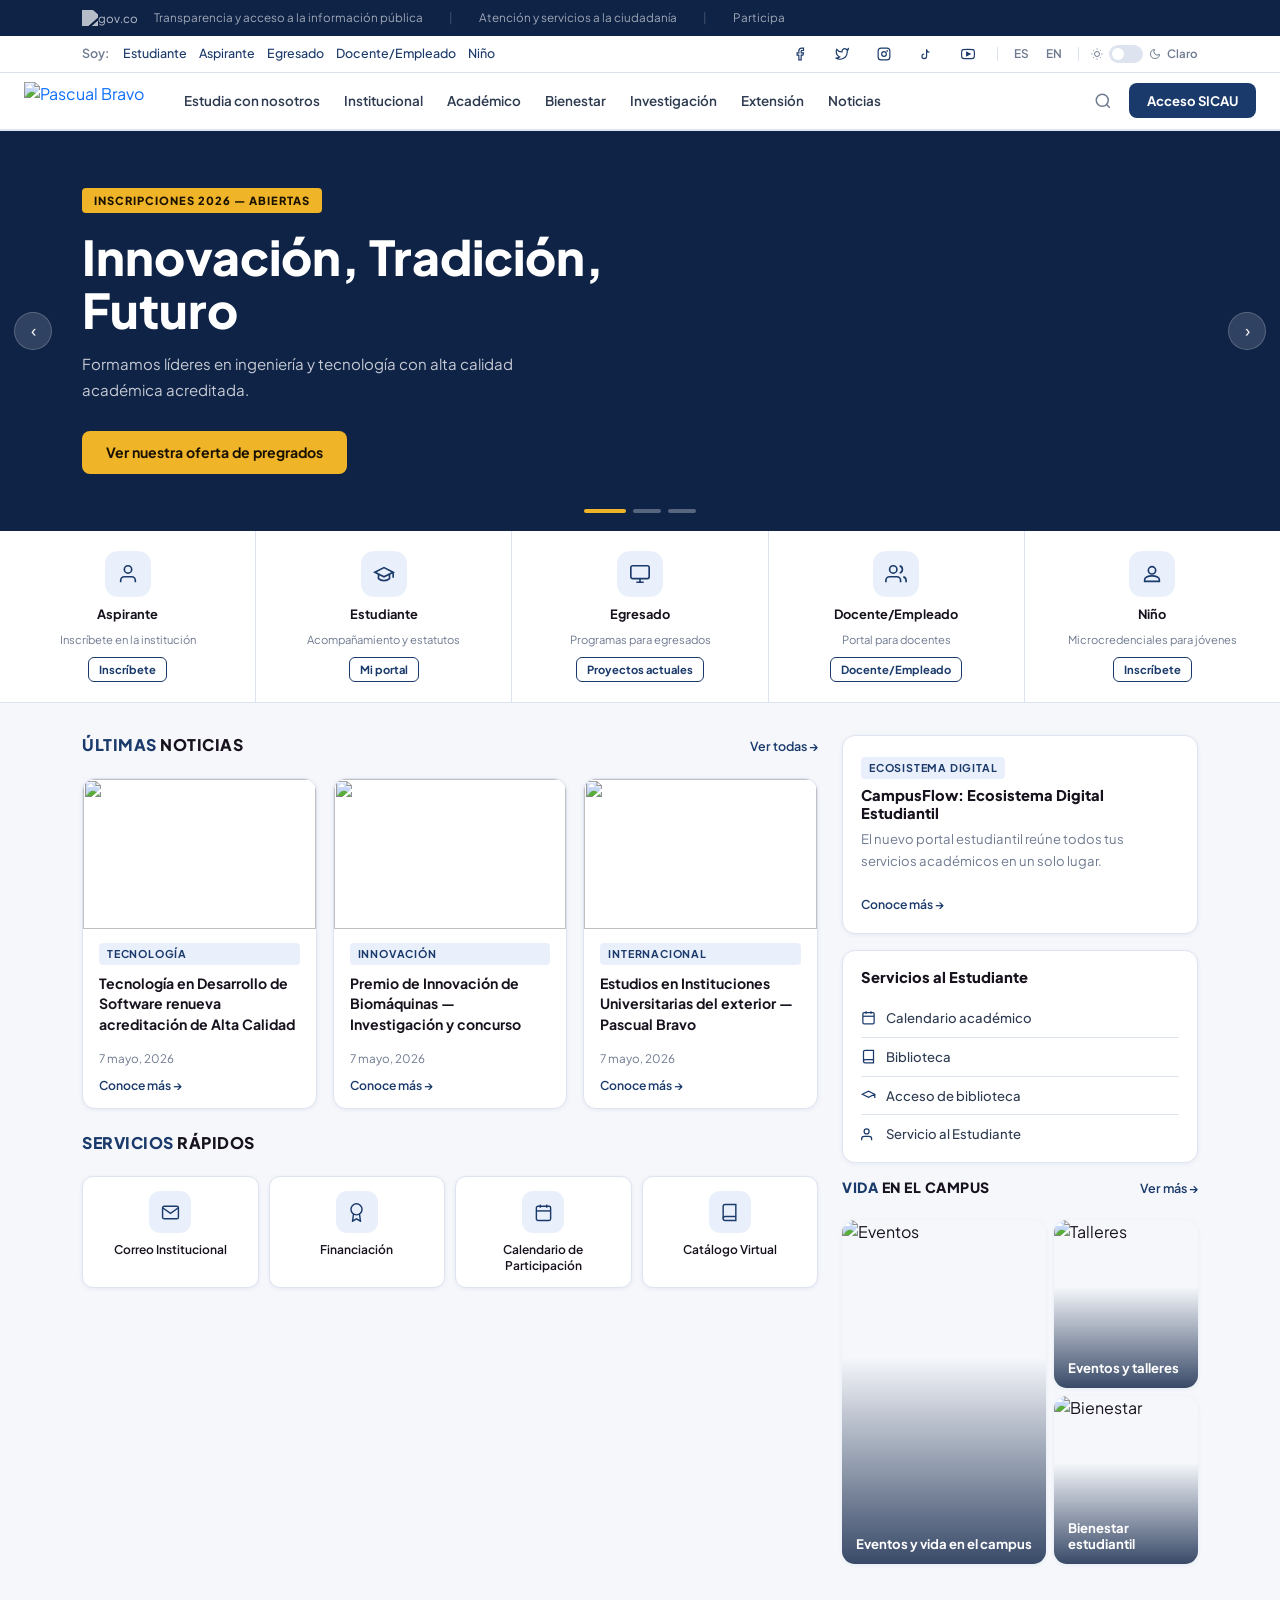
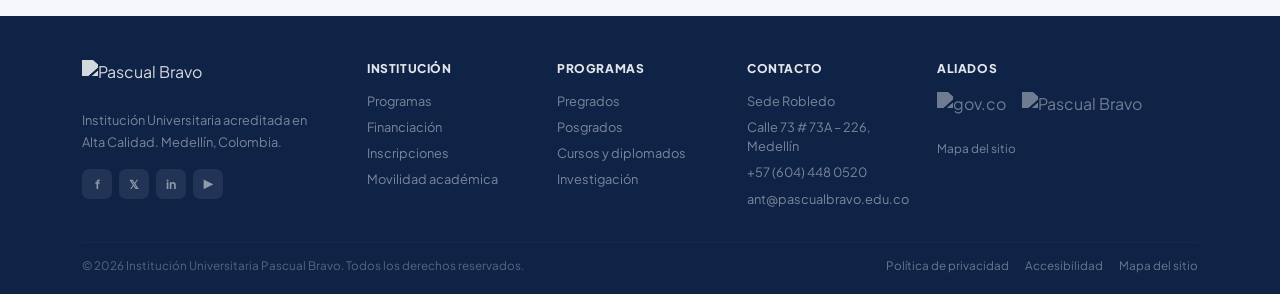
==== dashboard.html @ f155819b "primer commit" ====
<!doctype html>
<html lang="es" data-theme="light">
  <head>
    <meta charset="UTF-8" />
    <meta name="viewport" content="width=device-width, initial-scale=1.0" />
    <title>Institución Universitaria Pascual Bravo</title>
    <link
      href="https://cdn.jsdelivr.net/npm/bootstrap@5.3.3/dist/css/bootstrap.min.css"
      rel="stylesheet"
    />
    <link
      href="https://fonts.googleapis.com/css2?family=Plus+Jakarta+Sans:wght@300;400;500;600;700;800&display=swap"
      rel="stylesheet"
    />
    <style>
      /* ── TOKENS ── */
      :root {
        --pb-blue: #1a3a6b;
        --pb-blue-dark: #0f2347;
        --pb-blue-mid: #254e96;
        --pb-blue-pale: #eaf0fb;
        --pb-gold: #f0b429;
        --bg: #ffffff;
        --bg-soft: #f5f7fb;
        --bg-card: #ffffff;
        --text: #18121e;
        --text-soft: #2d3a50;
        --muted: #6e7a90;
        --border: #dde3ef;
        --shadow-sm: 0 1px 4px rgba(26, 58, 107, 0.07);
        --shadow-md: 0 4px 20px rgba(26, 58, 107, 0.12);
      }
      [data-theme="dark"] {
        --bg: #0b0f1a;
        --bg-soft: #0f1626;
        --bg-card: #141d30;
        --text: #e8edf6;
        --text-soft: #b0bcd4;
        --muted: #7a8ba8;
        --border: #1e2e4a;
        --pb-blue-pale: #0d1e3a;
        --shadow-sm: 0 1px 4px rgba(0, 0, 0, 0.35);
        --shadow-md: 0 4px 20px rgba(0, 0, 0, 0.45);
      }

      *,
      *::before,
      *::after {
        box-sizing: border-box;
        margin: 0;
        padding: 0;
      }
      body {
        font-family: "Plus Jakarta Sans", sans-serif;
        background: var(--bg);
        color: var(--text);
        overflow-x: hidden;
        transition:
          background 0.28s,
          color 0.28s;
      }
      a {
        text-decoration: none;
      }
      img {
        display: block;
      }

      /* ── GOV BAR ── */
      .govco-bar {
        background: var(--pb-blue-dark);
        padding: 5px 0;
        font-size: 0.73rem;
      }
      .govco-bar a {
        color: rgba(255, 255, 255, 0.6);
        transition: color 0.15s;
      }
      .govco-bar a:hover {
        color: #fff;
      }
      .govco-bar .sep {
        color: rgba(255, 255, 255, 0.22);
        margin: 0 10px;
      }
      .govco-logo {
        height: 16px;
        filter: brightness(0) invert(1);
        opacity: 0.7;
      }

      /* ── UTILITY BAR ── */
      .utility-bar {
        background: var(--bg-card);
        border-bottom: 1px solid var(--border);
        padding: 7px 0;
        font-size: 0.78rem;
        transition:
          background 0.28s,
          border-color 0.28s;
      }
      .utility-bar .soy-label {
        color: var(--muted);
        font-weight: 600;
        margin-right: 6px;
      }
      .utility-bar a {
        color: var(--pb-blue);
        font-weight: 500;
        margin: 0 4px;
      }
      .utility-bar a:hover {
        color: var(--pb-blue-mid);
      }
      .social-link {
        color: var(--muted);
        display: inline-flex;
        align-items: center;
        padding: 4px 6px;
        border-radius: 6px;
        transition: background 0.15s;
      }
      .social-link:hover {
        background: var(--pb-blue-pale);
        color: var(--pb-blue) !important;
      }

      /* dark mode toggle — inline in utility bar */
      .dm-toggle {
        display: inline-flex;
        align-items: center;
        gap: 6px;
        cursor: pointer;
        user-select: none;
      }
      .dm-pill {
        width: 34px;
        height: 18px;
        border-radius: 9px;
        background: var(--border);
        position: relative;
        transition: background 0.25s;
      }
      .dm-pill::after {
        content: "";
        position: absolute;
        width: 12px;
        height: 12px;
        border-radius: 50%;
        background: #fff;
        top: 3px;
        left: 3px;
        transition:
          left 0.22s,
          background 0.22s;
      }
      [data-theme="dark"] .dm-pill {
        background: var(--pb-blue-mid);
      }
      [data-theme="dark"] .dm-pill::after {
        left: 19px;
      }
      .dm-label {
        font-size: 0.72rem;
        font-weight: 600;
        color: var(--muted);
        white-space: nowrap;
      }

      /* ── MAIN NAV ── */
      .main-nav {
        background: var(--bg-card);
        border-bottom: 2px solid var(--border);
        position: sticky;
        top: 0;
        z-index: 999;
        box-shadow: var(--shadow-sm);
        transition:
          background 0.28s,
          border-color 0.28s;
      }
      .main-nav .inner {
        display: flex;
        align-items: center;
        padding: 0 24px;
        max-width: 1320px;
        margin: 0 auto;
      }
      .nav-logo {
        height: 50px;
        padding: 6px 0;
        margin-right: 28px;
      }
      [data-theme="dark"] .nav-logo {
        filter: brightness(0) invert(1);
        opacity: 0.9;
      }
      .nav-menu {
        display: flex;
        list-style: none;
        margin: 0;
        padding: 0;
        flex: 1;
      }
      .nav-menu > li > a {
        display: block;
        padding: 18px 12px;
        color: var(--text-soft);
        font-size: 0.84rem;
        font-weight: 600;
        position: relative;
        transition: color 0.15s;
        white-space: nowrap;
      }
      .nav-menu > li > a::after {
        content: "";
        position: absolute;
        bottom: 0;
        left: 12px;
        right: 12px;
        height: 2px;
        background: var(--pb-blue);
        transform: scaleX(0);
        transform-origin: left;
        transition: transform 0.22s;
      }
      .nav-menu > li > a:hover {
        color: var(--pb-blue);
      }
      .nav-menu > li > a:hover::after {
        transform: scaleX(1);
      }
      .nav-menu > li > a.active-link {
        color: var(--pb-blue);
      }
      .nav-menu > li > a.active-link::after {
        transform: scaleX(1);
      }
      .nav-actions {
        display: flex;
        align-items: center;
        gap: 10px;
        margin-left: auto;
      }
      .btn-search {
        background: none;
        border: none;
        color: var(--muted);
        cursor: pointer;
        padding: 7px;
        border-radius: 8px;
        transition: background 0.15s;
        display: flex;
      }
      .btn-search:hover {
        background: var(--pb-blue-pale);
        color: var(--pb-blue);
      }
      .btn-sicau {
        background: var(--pb-blue);
        color: #fff;
        font-size: 0.82rem;
        font-weight: 700;
        padding: 8px 18px;
        border-radius: 8px;
        white-space: nowrap;
        transition: background 0.2s;
      }
      .btn-sicau:hover {
        background: var(--pb-blue-mid);
        color: #fff;
      }

      /* ── HERO ── */
      .hero-slider {
        position: relative;
        overflow: hidden;
        background: var(--pb-blue-dark);
        min-height: 400px;
      }
      .hero-slide {
        position: absolute;
        inset: 0;
        display: flex;
        align-items: center;
        opacity: 0;
        transition: opacity 0.7s ease;
        pointer-events: none;
      }
      .hero-slide.active {
        opacity: 1;
        pointer-events: auto;
      }
      .hero-slide-bg {
        position: absolute;
        inset: 0;
        background-size: cover;
        background-position: center;
      }
      .hero-slide-overlay {
        position: absolute;
        inset: 0;
        background: linear-gradient(
          95deg,
          rgba(15, 35, 71, 0.93) 0%,
          rgba(15, 35, 71, 0.58) 55%,
          rgba(15, 35, 71, 0.18) 100%
        );
      }
      .hero-slide-content {
        position: relative;
        z-index: 2;
        max-width: 600px;
        padding: 64px 0;
      }
      .hero-chip {
        display: inline-block;
        background: var(--pb-gold);
        color: #1a1200;
        font-size: 0.7rem;
        font-weight: 800;
        letter-spacing: 1px;
        text-transform: uppercase;
        padding: 4px 12px;
        border-radius: 4px;
        margin-bottom: 18px;
      }
      .hero-slide-content h1 {
        font-size: clamp(1.9rem, 4vw, 3rem);
        font-weight: 800;
        color: #fff;
        line-height: 1.1;
        margin-bottom: 14px;
      }
      .hero-slide-content p {
        color: rgba(255, 255, 255, 0.76);
        font-size: 0.94rem;
        line-height: 1.75;
        max-width: 460px;
        margin-bottom: 28px;
      }
      .btn-hero {
        background: var(--pb-gold);
        color: #1a1200;
        font-weight: 700;
        font-size: 0.88rem;
        padding: 11px 24px;
        border-radius: 8px;
        display: inline-block;
        transition:
          transform 0.15s,
          box-shadow 0.15s;
      }
      .btn-hero:hover {
        transform: translateY(-2px);
        box-shadow: 0 6px 18px rgba(240, 180, 41, 0.4);
        color: #1a1200;
      }
      .hero-ctrl {
        position: absolute;
        bottom: 18px;
        left: 50%;
        transform: translateX(-50%);
        z-index: 10;
        display: flex;
        gap: 7px;
      }
      .hero-dot {
        width: 28px;
        height: 4px;
        border-radius: 2px;
        background: rgba(255, 255, 255, 0.3);
        cursor: pointer;
        border: none;
        transition:
          background 0.2s,
          width 0.2s;
      }
      .hero-dot.active {
        background: var(--pb-gold);
        width: 42px;
      }
      .hero-arrow {
        position: absolute;
        top: 50%;
        transform: translateY(-50%);
        z-index: 10;
        background: rgba(255, 255, 255, 0.14);
        backdrop-filter: blur(6px);
        border: 1px solid rgba(255, 255, 255, 0.2);
        color: #fff;
        border-radius: 50%;
        width: 38px;
        height: 38px;
        display: flex;
        align-items: center;
        justify-content: center;
        cursor: pointer;
        font-size: 1.1rem;
        transition: background 0.2s;
        user-select: none;
      }
      .hero-arrow:hover {
        background: rgba(255, 255, 255, 0.26);
      }
      .hero-arrow.prev {
        left: 14px;
      }
      .hero-arrow.next {
        right: 14px;
      }

      /* ── PROFILES ── */
      .profiles-section {
        background: var(--bg-card);
        border-bottom: 1px solid var(--border);
        transition:
          background 0.28s,
          border-color 0.28s;
      }
      .profile-grid {
        display: flex;
      }
      .profile-item {
        flex: 1;
        display: flex;
        flex-direction: column;
        align-items: center;
        gap: 8px;
        padding: 20px 10px;
        border-right: 1px solid var(--border);
        transition:
          background 0.15s,
          border-color 0.28s;
        cursor: pointer;
      }
      .profile-item:last-child {
        border-right: none;
      }
      .profile-item:hover {
        background: var(--pb-blue-pale);
      }
      .profile-item:hover .profile-icon-wrap {
        background: var(--pb-blue);
      }
      .profile-item:hover .profile-icon-wrap svg {
        stroke: #fff;
      }
      .profile-item:hover .profile-name {
        color: var(--pb-blue);
      }
      .profile-icon-wrap {
        width: 46px;
        height: 46px;
        border-radius: 13px;
        background: var(--pb-blue-pale);
        display: flex;
        align-items: center;
        justify-content: center;
        transition: background 0.15s;
      }
      .profile-icon-wrap svg {
        width: 22px;
        height: 22px;
        stroke: var(--pb-blue);
        fill: none;
        stroke-width: 1.8;
      }
      .profile-name {
        font-size: 0.8rem;
        font-weight: 700;
        color: var(--text);
      }
      .profile-desc {
        font-size: 0.7rem;
        color: var(--muted);
        text-align: center;
        line-height: 1.35;
      }
      .profile-btn {
        font-size: 0.7rem;
        font-weight: 700;
        color: var(--pb-blue);
        background: transparent;
        border: 1.5px solid var(--pb-blue);
        border-radius: 6px;
        padding: 3px 10px;
        transition:
          background 0.15s,
          color 0.15s;
        margin-top: 2px;
      }
      .profile-btn:hover {
        background: var(--pb-blue);
        color: #fff;
      }

      /* ── MAIN SECTION ── */
      .main-section {
        padding: 32px 0 52px;
        background: var(--bg-soft);
        transition: background 0.28s;
      }
      .section-head {
        display: flex;
        justify-content: space-between;
        align-items: baseline;
        margin-bottom: 16px;
      }
      .section-head h2 {
        font-size: 1rem;
        font-weight: 800;
        text-transform: uppercase;
        letter-spacing: 0.5px;
        color: var(--text);
      }
      .section-head h2 span {
        color: var(--pb-blue);
      }
      .see-all {
        font-size: 0.78rem;
        font-weight: 600;
        color: var(--pb-blue);
      }
      .see-all:hover {
        text-decoration: underline;
      }

      /* ── NEWS CARDS ── */
      .news-card {
        background: var(--bg-card);
        border: 1px solid var(--border);
        border-radius: 13px;
        overflow: hidden;
        box-shadow: var(--shadow-sm);
        transition:
          box-shadow 0.2s,
          transform 0.2s,
          background 0.28s,
          border-color 0.28s;
        height: 100%;
        display: flex;
        flex-direction: column;
      }
      .news-card:hover {
        box-shadow: var(--shadow-md);
        transform: translateY(-3px);
      }
      .news-card-img {
        width: 100%;
        height: 150px;
        object-fit: cover;
      }
      .news-card-body {
        padding: 14px 16px;
        flex: 1;
        display: flex;
        flex-direction: column;
      }
      .news-badge {
        font-size: 0.67rem;
        font-weight: 700;
        text-transform: uppercase;
        letter-spacing: 0.8px;
        color: var(--pb-blue);
        background: var(--pb-blue-pale);
        padding: 3px 8px;
        border-radius: 4px;
        display: inline-block;
        margin-bottom: 8px;
      }
      .news-card-body h4 {
        font-size: 0.88rem;
        font-weight: 700;
        line-height: 1.45;
        flex: 1;
        color: var(--text);
      }
      .news-card-body small {
        font-size: 0.73rem;
        color: var(--muted);
        margin-top: 8px;
        display: block;
      }
      .news-link {
        font-size: 0.76rem;
        font-weight: 600;
        color: var(--pb-blue);
        margin-top: 8px;
        display: inline-block;
      }
      .news-link:hover {
        text-decoration: underline;
      }

      /* ── WIDGETS ── */
      .widget-box {
        background: var(--bg-card);
        border: 1px solid var(--border);
        border-radius: 13px;
        padding: 18px;
        box-shadow: var(--shadow-sm);
        transition:
          background 0.28s,
          border-color 0.28s;
      }
      .widget-box h5 {
        font-size: 0.92rem;
        font-weight: 800;
        margin-bottom: 6px;
        color: var(--text);
      }
      .widget-box p {
        font-size: 0.82rem;
        color: var(--muted);
        line-height: 1.65;
      }
      .widget-tag {
        display: inline-block;
        font-size: 0.67rem;
        font-weight: 700;
        letter-spacing: 0.8px;
        text-transform: uppercase;
        color: var(--pb-blue);
        background: var(--pb-blue-pale);
        padding: 3px 8px;
        border-radius: 4px;
        margin-bottom: 8px;
      }

      /* ── QUICK SERVICES ── */
      .quick-services-grid {
        display: grid;
        grid-template-columns: repeat(4, 1fr);
        gap: 10px;
      }
      .qs-item {
        background: var(--bg-card);
        border: 1px solid var(--border);
        border-radius: 11px;
        padding: 14px 10px;
        display: flex;
        flex-direction: column;
        align-items: center;
        gap: 9px;
        box-shadow: var(--shadow-sm);
        transition:
          border-color 0.15s,
          box-shadow 0.15s,
          transform 0.15s,
          background 0.28s;
        cursor: pointer;
        text-align: center;
      }
      .qs-item:hover {
        border-color: var(--pb-blue);
        box-shadow: var(--shadow-md);
        transform: translateY(-2px);
      }
      .qs-icon {
        width: 42px;
        height: 42px;
        border-radius: 11px;
        background: var(--pb-blue-pale);
        display: flex;
        align-items: center;
        justify-content: center;
      }
      .qs-icon svg {
        width: 19px;
        height: 19px;
        stroke: var(--pb-blue);
        fill: none;
        stroke-width: 1.8;
      }
      .qs-item span {
        font-size: 0.75rem;
        font-weight: 600;
        color: var(--text);
        line-height: 1.3;
      }

      /* ── CAMPUS CARDS ── */
      .campus-card {
        border-radius: 13px;
        overflow: hidden;
        position: relative;
        min-height: 165px;
        box-shadow: var(--shadow-sm);
      }
      .campus-card img {
        width: 100%;
        height: 100%;
        object-fit: cover;
      }
      .campus-card-overlay {
        position: absolute;
        inset: 0;
        background: linear-gradient(
          to top,
          rgba(15, 35, 71, 0.82) 0%,
          transparent 60%
        );
      }
      .campus-card-text {
        position: absolute;
        bottom: 0;
        left: 0;
        right: 0;
        padding: 12px 14px;
      }
      .campus-card-text h5 {
        font-size: 0.82rem;
        font-weight: 700;
        color: #fff;
        margin: 0;
      }
      .campus-card.tall {
        min-height: 344px;
      }

      /* ── SERVICE LIST ── */
      .service-list-item {
        display: flex;
        align-items: center;
        gap: 10px;
        color: var(--text-soft);
        font-size: 0.82rem;
        font-weight: 500;
        padding: 9px 0;
        border-bottom: 1px solid var(--border);
        transition:
          color 0.15s,
          border-color 0.28s;
      }
      .service-list-item:last-child {
        border-bottom: none;
        padding-bottom: 0;
      }
      .service-list-item:hover {
        color: var(--pb-blue);
      }

      /* ── FOOTER ── */
      .site-footer {
        background: var(--pb-blue-dark);
        padding: 44px 0 20px;
      }
      [data-theme="dark"] .site-footer {
        background: #070c18;
      }
      .footer-logo {
        height: 36px;
        filter: brightness(0) invert(1);
        opacity: 0.82;
        margin-bottom: 14px;
      }
      .footer-text {
        font-size: 0.8rem;
        color: rgba(255, 255, 255, 0.45);
        line-height: 1.7;
        max-width: 240px;
      }
      .footer-col-title {
        font-size: 0.75rem;
        font-weight: 800;
        color: rgba(255, 255, 255, 0.88);
        text-transform: uppercase;
        letter-spacing: 0.6px;
        margin-bottom: 14px;
      }
      .footer-link {
        display: block;
        font-size: 0.8rem;
        color: rgba(255, 255, 255, 0.45);
        margin-bottom: 7px;
        transition: color 0.15s;
      }
      .footer-link:hover {
        color: var(--pb-gold);
      }
      .footer-divider {
        border-color: rgba(255, 255, 255, 0.1);
        margin: 26px 0 14px;
      }
      .footer-bottom {
        font-size: 0.73rem;
        color: rgba(255, 255, 255, 0.3);
      }
      .footer-bottom a {
        color: rgba(255, 255, 255, 0.38);
        margin-left: 14px;
      }
      .footer-bottom a:hover {
        color: rgba(255, 255, 255, 0.75);
      }
      .social-row {
        display: flex;
        gap: 7px;
        margin-top: 16px;
      }
      .soc-btn {
        width: 30px;
        height: 30px;
        border-radius: 7px;
        background: rgba(255, 255, 255, 0.08);
        display: flex;
        align-items: center;
        justify-content: center;
        color: rgba(255, 255, 255, 0.5);
        font-size: 0.78rem;
        font-weight: 700;
        transition:
          background 0.15s,
          color 0.15s;
      }
      .soc-btn:hover {
        background: var(--pb-gold);
        color: #1a1200;
      }
      .partner-logo {
        height: 32px;
        filter: brightness(0) invert(1);
        opacity: 0.4;
        transition: opacity 0.15s;
      }
      .partner-logo:hover {
        opacity: 0.7;
      }

      /* ── SEARCH OVERLAY ── */
      .search-overlay {
        position: fixed;
        inset: 0;
        background: rgba(10, 20, 50, 0.55);
        z-index: 2000;
        display: none;
        align-items: flex-start;
        justify-content: center;
        padding-top: 100px;
      }
      .search-overlay.open {
        display: flex;
      }
      .search-box {
        background: var(--bg-card);
        border-radius: 14px;
        padding: 22px;
        width: 100%;
        max-width: 580px;
        box-shadow: 0 20px 60px rgba(0, 0, 0, 0.28);
        position: relative;
        transition: background 0.28s;
      }
      .search-box input {
        width: 100%;
        border: 2px solid var(--border);
        border-radius: 9px;
        padding: 13px 16px;
        font-size: 0.95rem;
        font-family: inherit;
        outline: none;
        transition:
          border-color 0.15s,
          background 0.28s;
        background: var(--bg-soft);
        color: var(--text);
      }
      .search-box input:focus {
        border-color: var(--pb-blue);
      }
      .search-close {
        position: absolute;
        top: 12px;
        right: 12px;
        background: none;
        border: none;
        cursor: pointer;
        color: var(--muted);
        font-size: 1.1rem;
      }

      /* ── PAGES ── */
      .page {
        display: none;
      }
      .page.active {
        display: block;
      }

      /* ── NOTICIAS PAGE ── */
      .inner-hero {
        background: var(--pb-blue-dark);
        padding: 48px 0 40px;
        color: #fff;
        position: relative;
        overflow: hidden;
      }
      [data-theme="dark"] .inner-hero {
        background: #07101f;
      }
      .inner-hero::after {
        content: "";
        position: absolute;
        right: -80px;
        top: -80px;
        width: 340px;
        height: 340px;
        border-radius: 50%;
        background: rgba(255, 255, 255, 0.03);
        pointer-events: none;
      }
      .inner-hero h1 {
        font-size: 2rem;
        font-weight: 800;
        line-height: 1.15;
      }
      .inner-hero p {
        color: rgba(255, 255, 255, 0.62);
        font-size: 0.9rem;
        margin-top: 8px;
      }
      .breadcrumb-inner a {
        color: rgba(255, 255, 255, 0.48);
        font-size: 0.78rem;
      }
      .breadcrumb-inner span {
        color: rgba(255, 255, 255, 0.22);
        margin: 0 8px;
      }
      .breadcrumb-inner strong {
        color: rgba(255, 255, 255, 0.82);
        font-size: 0.78rem;
        font-weight: 600;
      }

      .filter-bar {
        background: var(--bg-card);
        border-bottom: 1px solid var(--border);
        padding: 13px 0;
        transition:
          background 0.28s,
          border-color 0.28s;
      }
      .filter-pill {
        font-size: 0.74rem;
        font-weight: 600;
        padding: 5px 14px;
        border-radius: 20px;
        border: 1.5px solid var(--border);
        color: var(--muted);
        background: transparent;
        cursor: pointer;
        transition: all 0.15s;
      }
      .filter-pill:hover,
      .filter-pill.active {
        border-color: var(--pb-blue);
        background: var(--pb-blue);
        color: #fff;
      }

      /* big featured card */
      .news-big {
        background: var(--bg-card);
        border: 1px solid var(--border);
        border-radius: 13px;
        overflow: hidden;
        box-shadow: var(--shadow-sm);
        transition:
          box-shadow 0.2s,
          transform 0.2s,
          background 0.28s,
          border-color 0.28s;
        display: flex;
        flex-direction: column;
        height: 100%;
      }
      .news-big:hover {
        box-shadow: var(--shadow-md);
        transform: translateY(-3px);
      }
      .news-big-img {
        width: 100%;
        height: 220px;
        object-fit: cover;
      }
      .news-big-body {
        padding: 20px;
        flex: 1;
        display: flex;
        flex-direction: column;
      }
      .news-big-body h3 {
        font-size: 1.08rem;
        font-weight: 700;
        line-height: 1.45;
        color: var(--text);
        margin-bottom: 10px;
      }
      .news-big-body p {
        font-size: 0.83rem;
        color: var(--muted);
        line-height: 1.7;
        flex: 1;
      }
      .news-big-body small {
        font-size: 0.73rem;
        color: var(--muted);
        margin-top: 12px;
        display: block;
      }

      /* sidebar list items */
      .news-row-item {
        display: flex;
        gap: 12px;
        padding: 11px 0;
        border-bottom: 1px solid var(--border);
        cursor: pointer;
        transition: border-color 0.28s;
      }
      .news-row-item:last-child {
        border-bottom: none;
      }
      .news-row-item:hover .news-row-title {
        color: var(--pb-blue);
      }
      .news-row-img {
        width: 78px;
        height: 68px;
        border-radius: 8px;
        object-fit: cover;
        flex-shrink: 0;
      }
      .news-row-title {
        font-size: 0.82rem;
        font-weight: 700;
        color: var(--text);
        line-height: 1.4;
        margin-bottom: 4px;
        transition: color 0.15s;
      }
      .news-row-date {
        font-size: 0.7rem;
        color: var(--muted);
      }

      /* ── FINANCIACIÓN PAGE ── */
      .fin-option {
        background: var(--bg-card);
        border: 1.5px solid var(--border);
        border-radius: 13px;
        padding: 22px;
        transition:
          border-color 0.2s,
          box-shadow 0.2s,
          transform 0.2s,
          background 0.28s;
        height: 100%;
      }
      .fin-option:hover {
        border-color: var(--pb-blue);
        box-shadow: var(--shadow-md);
        transform: translateY(-3px);
      }
      .fin-icon-wrap {
        width: 48px;
        height: 48px;
        border-radius: 13px;
        background: var(--pb-blue-pale);
        display: flex;
        align-items: center;
        justify-content: center;
        margin-bottom: 14px;
      }
      .fin-icon-wrap svg {
        width: 22px;
        height: 22px;
        stroke: var(--pb-blue);
        fill: none;
        stroke-width: 1.8;
      }
      .fin-option h5 {
        font-size: 0.93rem;
        font-weight: 800;
        color: var(--text);
        margin-bottom: 8px;
      }
      .fin-option p {
        font-size: 0.81rem;
        color: var(--muted);
        line-height: 1.65;
      }
      .fin-tag {
        display: inline-block;
        font-size: 0.65rem;
        font-weight: 700;
        text-transform: uppercase;
        letter-spacing: 0.8px;
        padding: 3px 8px;
        border-radius: 4px;
        margin-top: 12px;
      }
      .fin-tag-green {
        background: #dcfce7;
        color: #15803d;
      }
      .fin-tag-blue {
        background: var(--pb-blue-pale);
        color: var(--pb-blue);
      }
      .fin-tag-gold {
        background: #fef9c3;
        color: #854d0e;
      }
      [data-theme="dark"] .fin-tag-green {
        background: #052e16;
        color: #4ade80;
      }
      [data-theme="dark"] .fin-tag-gold {
        background: #1c1200;
        color: #fbbf24;
      }

      /* calculator */
      .calc-box {
        background: var(--bg-card);
        border: 1px solid var(--border);
        border-radius: 13px;
        padding: 24px;
        transition:
          background 0.28s,
          border-color 0.28s;
      }
      .calc-box h4 {
        font-size: 1rem;
        font-weight: 800;
        color: var(--text);
        margin-bottom: 18px;
      }
      .calc-label {
        font-size: 0.78rem;
        font-weight: 600;
        color: var(--text-soft);
        margin-bottom: 6px;
      }
      .calc-input {
        width: 100%;
        padding: 10px 13px;
        border: 1.5px solid var(--border);
        border-radius: 9px;
        font-size: 0.87rem;
        font-family: inherit;
        background: var(--bg-soft);
        color: var(--text);
        outline: none;
        transition:
          border-color 0.15s,
          background 0.28s;
        margin-bottom: 14px;
        appearance: none;
        -webkit-appearance: none;
      }
      .calc-input:focus {
        border-color: var(--pb-blue);
      }
      .calc-result {
        background: var(--pb-blue-pale);
        border: 1.5px solid var(--pb-blue);
        border-radius: 10px;
        padding: 16px;
        text-align: center;
        margin-top: 4px;
      }
      .calc-result .result-num {
        font-size: 1.6rem;
        font-weight: 800;
        color: var(--pb-blue);
      }
      .calc-result .result-label {
        font-size: 0.74rem;
        color: var(--muted);
        margin-top: 3px;
      }
      .btn-primary-solid {
        width: 100%;
        padding: 11px;
        margin-top: 14px;
        border: none;
        cursor: pointer;
        border-radius: 9px;
        background: var(--pb-blue);
        color: #fff;
        font-size: 0.86rem;
        font-weight: 700;
        font-family: inherit;
        transition:
          background 0.2s,
          transform 0.15s;
      }
      .btn-primary-solid:hover {
        background: var(--pb-blue-mid);
        transform: translateY(-1px);
      }

      /* step list */
      .step-item {
        display: flex;
        gap: 12px;
        align-items: flex-start;
      }
      .step-num {
        width: 26px;
        height: 26px;
        border-radius: 50%;
        flex-shrink: 0;
        display: flex;
        align-items: center;
        justify-content: center;
        font-size: 0.72rem;
        font-weight: 800;
        background: var(--pb-blue);
        color: #fff;
      }
      .step-num.gold {
        background: var(--pb-gold);
        color: #1a1200;
      }
      .step-title {
        font-size: 0.82rem;
        font-weight: 700;
        color: var(--text);
      }
      .step-desc {
        font-size: 0.77rem;
        color: var(--muted);
        margin-top: 2px;
        line-height: 1.5;
      }

      /* contact strip */
      .contact-strip {
        background: var(--bg-soft);
        border-radius: 10px;
        padding: 13px 16px;
        transition: background 0.28s;
      }
      .contact-strip .cs-label {
        font-size: 0.68rem;
        font-weight: 700;
        text-transform: uppercase;
        letter-spacing: 0.7px;
        color: var(--muted);
      }
      .contact-strip .cs-val {
        font-size: 0.86rem;
        font-weight: 700;
        color: var(--text);
        margin-top: 2px;
      }
      .contact-strip .cs-val.blue {
        color: var(--pb-blue);
      }

      /* ── RESPONSIVE ── */
      @media (max-width: 991px) {
        .profile-grid {
          flex-wrap: wrap;
        }
        .profile-item {
          flex: 1 1 33%;
          border-bottom: 1px solid var(--border);
        }
        .quick-services-grid {
          grid-template-columns: repeat(2, 1fr);
        }
        .nav-menu {
          display: none;
        }
      }
      @media (max-width: 575px) {
        .profile-item {
          flex: 1 1 50%;
        }
      }

      /* ── ANIMATIONS ── */
      @keyframes fadeUp {
        from {
          opacity: 0;
          transform: translateY(14px);
        }
        to {
          opacity: 1;
          transform: none;
        }
      }
      .fade-up {
        animation: fadeUp 0.5s ease both;
      }
      .d1 {
        animation-delay: 0.08s;
      }
      .d2 {
        animation-delay: 0.16s;
      }
      .d3 {
        animation-delay: 0.24s;
      }
    </style>
  </head>
  <body>
    <!-- GOV.CO -->
    <div class="govco-bar">
      <div
        class="container d-flex align-items-center justify-content-between py-1"
      >
        <div class="d-flex align-items-center gap-3 flex-wrap">
          <img
            src="https://pascualbravo.edu.co/wp-content/uploads/2019/12/gov.co_.png"
            class="govco-logo"
            alt="gov.co"
          />
          <a href="#">Transparencia y acceso a la información pública</a>
          <span class="sep d-none d-md-inline">|</span>
          <a href="#" class="d-none d-md-inline"
            >Atención y servicios a la ciudadanía</a
          >
          <span class="sep d-none d-lg-inline">|</span>
          <a href="#" class="d-none d-lg-inline">Participa</a>
        </div>
      </div>
    </div>

    <!-- UTILITY -->
    <div class="utility-bar d-none d-lg-block">
      <div class="container d-flex align-items-center justify-content-between">
        <div class="d-flex align-items-center gap-1 flex-wrap">
          <span class="soy-label">Soy:</span>
          <a href="#">Estudiante</a>
          <a href="#">Aspirante</a>
          <a href="#">Egresado</a>
          <a href="#">Docente/Empleado</a>
          <a href="#">Niño</a>
        </div>
        <div class="d-flex align-items-center gap-2">
          <a href="#" class="social-link"
            ><svg
              width="14"
              height="14"
              viewBox="0 0 24 24"
              fill="none"
              stroke="currentColor"
              stroke-width="2"
            >
              <path
                d="M18 2h-3a5 5 0 00-5 5v3H7v4h3v8h4v-8h3l1-4h-4V7a1 1 0 011-1h3z"
              /></svg
          ></a>
          <a href="#" class="social-link"
            ><svg
              width="14"
              height="14"
              viewBox="0 0 24 24"
              fill="none"
              stroke="currentColor"
              stroke-width="2"
            >
              <path
                d="M23 3a10.9 10.9 0 01-3.14 1.53 4.48 4.48 0 00-7.86 3v1A10.66 10.66 0 013 4s-4 9 5 13a11.64 11.64 0 01-7 2c9 5 20 0 20-11.5a4.5 4.5 0 00-.08-.83A7.72 7.72 0 0023 3z"
              /></svg
          ></a>
          <a href="#" class="social-link"
            ><svg
              width="14"
              height="14"
              viewBox="0 0 24 24"
              fill="none"
              stroke="currentColor"
              stroke-width="2"
            >
              <rect x="2" y="2" width="20" height="20" rx="5" />
              <circle cx="12" cy="12" r="4" />
              <circle cx="17.5" cy="6.5" r=".5" fill="currentColor" /></svg
          ></a>
          <a href="#" class="social-link"
            ><svg
              width="14"
              height="14"
              viewBox="0 0 24 24"
              fill="none"
              stroke="currentColor"
              stroke-width="2"
            >
              <path d="M9 12a4 4 0 104 4V4a5 5 0 005 5" /></svg
          ></a>
          <a href="#" class="social-link"
            ><svg
              width="14"
              height="14"
              viewBox="0 0 24 24"
              fill="none"
              stroke="currentColor"
              stroke-width="2"
            >
              <path
                d="M22.54 6.42a2.78 2.78 0 00-1.94-1.94C18.88 4 12 4 12 4s-6.88 0-8.6.48A2.78 2.78 0 001.46 6.42 29 29 0 001 12a29 29 0 00.46 5.58 2.78 2.78 0 001.94 1.94C5.12 20 12 20 12 20s6.88 0 8.6-.48a2.78 2.78 0 001.94-1.94A29 29 0 0023 12a29 29 0 00-.46-5.58z"
              />
              <polygon
                points="9.75 15.02 15.5 12 9.75 8.98 9.75 15.02"
                fill="currentColor"
              /></svg
          ></a>
          <div
            style="
              width: 1px;
              height: 14px;
              background: var(--border);
              margin: 0 4px;
            "
          ></div>
          <a
            href="#"
            style="color: var(--muted); font-size: 0.74rem; font-weight: 600"
            >ES</a
          >
          <a
            href="#"
            style="
              color: var(--muted);
              font-size: 0.74rem;
              font-weight: 600;
              margin-left: 5px;
            "
            >EN</a
          >
          <div
            style="
              width: 1px;
              height: 14px;
              background: var(--border);
              margin: 0 4px;
            "
          ></div>
          <!-- DARK MODE TOGGLE -->
          <label class="dm-toggle" id="dmToggle" title="Alternar modo oscuro">
            <svg
              width="12"
              height="12"
              viewBox="0 0 24 24"
              fill="none"
              stroke="var(--muted)"
              stroke-width="2"
            >
              <circle cx="12" cy="12" r="5" />
              <line x1="12" y1="1" x2="12" y2="3" />
              <line x1="12" y1="21" x2="12" y2="23" />
              <line x1="4.22" y1="4.22" x2="5.64" y2="5.64" />
              <line x1="18.36" y1="18.36" x2="19.78" y2="19.78" />
              <line x1="1" y1="12" x2="3" y2="12" />
              <line x1="21" y1="12" x2="23" y2="12" />
              <line x1="4.22" y1="19.78" x2="5.64" y2="18.36" />
              <line x1="18.36" y1="5.64" x2="19.78" y2="4.22" />
            </svg>
            <div class="dm-pill"></div>
            <svg
              width="12"
              height="12"
              viewBox="0 0 24 24"
              fill="none"
              stroke="var(--muted)"
              stroke-width="2"
            >
              <path d="M21 12.79A9 9 0 1111.21 3 7 7 0 0021 12.79z" />
            </svg>
            <span class="dm-label" id="dmLabel">Claro</span>
          </label>
        </div>
      </div>
    </div>

    <!-- NAV -->
    <nav class="main-nav">
      <div class="inner">
        <a
          href="#"
          onclick="
            showPage('home');
            return false;
          "
        >
          <img
            src="https://pascualbravo.edu.co/wp-content/uploads/2023/06/cropped-Imagotipo-horizontal_acreditados.png"
            class="nav-logo"
            alt="Pascual Bravo"
          />
        </a>
        <ul class="nav-menu">
          <li>
            <a
              href="#"
              onclick="
                showPage('home');
                return false;
              "
              id="nav-home"
              >Estudia con nosotros</a
            >
          </li>
          <li><a href="#" id="nav-institucional">Institucional</a></li>
          <li><a href="#" id="nav-academico">Académico</a></li>
          <li><a href="#" id="nav-bienestar">Bienestar</a></li>
          <li><a href="#" id="nav-investigacion">Investigación</a></li>
          <li>
            <a
              href="#"
              onclick="
                showPage('financiacion');
                return false;
              "
              id="nav-financiacion"
              >Extensión</a
            >
          </li>
          <li>
            <a
              href="#"
              onclick="
                showPage('noticias');
                return false;
              "
              id="nav-noticias"
              >Noticias</a
            >
          </li>
        </ul>
        <div class="nav-actions">
          <button class="btn-search" id="searchBtn">
            <svg
              width="18"
              height="18"
              viewBox="0 0 24 24"
              fill="none"
              stroke="currentColor"
              stroke-width="2"
            >
              <circle cx="11" cy="11" r="8" />
              <path d="M21 21l-4.35-4.35" />
            </svg>
          </button>
          <a href="#" class="btn-sicau">Acceso SICAU</a>
        </div>
      </div>
    </nav>

    <!-- SEARCH OVERLAY -->
    <div class="search-overlay" id="searchOverlay">
      <div class="search-box">
        <button class="search-close" id="searchClose">✕</button>
        <p
          style="
            font-size: 0.77rem;
            font-weight: 700;
            color: var(--muted);
            text-transform: uppercase;
            letter-spacing: 0.8px;
            margin-bottom: 10px;
          "
        >
          ¿Qué estás buscando?
        </p>
        <input
          type="text"
          placeholder="Busca programas, noticias, servicios..."
        />
      </div>
    </div>

    <!-- ═══════════════════════════════════════════════ PAGE: HOME ═══ -->
    <div id="page-home" class="page active">
      <!-- HERO SLIDER -->
      <div class="hero-slider" style="min-height: 400px">
        <div class="hero-slide active">
          <div
            class="hero-slide-bg"
            style="
              background-image: url(&quot;https://images.unsplash.com/photo-1562774053-701939374585?q=80&w=1800&auto=format&fit=crop&quot;);
            "
          ></div>
          <div class="hero-slide-overlay"></div>
          <div class="container">
            <div class="hero-slide-content fade-up">
              <div class="hero-chip">Inscripciones 2026 — abiertas</div>
              <h1>Innovación, Tradición, Futuro</h1>
              <p>
                Formamos líderes en ingeniería y tecnología con alta calidad
                académica acreditada.
              </p>
              <a href="#" class="btn-hero">Ver nuestra oferta de pregrados</a>
            </div>
          </div>
        </div>
        <div class="hero-slide">
          <div
            class="hero-slide-bg"
            style="
              background-image: url(&quot;https://images.unsplash.com/photo-1581091226825-a6a2a5aee158?q=80&w=1800&auto=format&fit=crop&quot;);
            "
          ></div>
          <div class="hero-slide-overlay"></div>
          <div class="container">
            <div class="hero-slide-content">
              <div class="hero-chip">Investigación</div>
              <h1>Nuevo Doctorado en Ciencia y Tecnología</h1>
              <p>Ofertado en alianza con la Institución Universitaria ITM.</p>
              <a href="#" class="btn-hero">Conoce más</a>
            </div>
          </div>
        </div>
        <div class="hero-slide">
          <div
            class="hero-slide-bg"
            style="
              background-image: url(&quot;https://images.unsplash.com/photo-1523580494863-6f3031224c94?q=80&w=1800&auto=format&fit=crop&quot;);
            "
          ></div>
          <div class="hero-slide-overlay"></div>
          <div class="container">
            <div class="hero-slide-content">
              <div class="hero-chip">Movilidad Internacional</div>
              <h1>Conecta en otro país — Alianza del Pacífico</h1>
              <p>Estudia un semestre en el exterior con apoyo institucional.</p>
              <a href="#" class="btn-hero">Ver convocatoria</a>
            </div>
          </div>
        </div>
        <button class="hero-arrow prev" id="heroPrev">&#8249;</button>
        <button class="hero-arrow next" id="heroNext">&#8250;</button>
        <div class="hero-ctrl">
          <button class="hero-dot active" data-i="0"></button>
          <button class="hero-dot" data-i="1"></button>
          <button class="hero-dot" data-i="2"></button>
        </div>
      </div>

      <!-- PROFILES -->
      <section class="profiles-section">
        <div class="profile-grid">
          <div class="profile-item">
            <div class="profile-icon-wrap">
              <svg viewBox="0 0 24 24">
                <path d="M20 21v-2a4 4 0 00-4-4H8a4 4 0 00-4 4v2" />
                <circle cx="12" cy="7" r="4" />
              </svg>
            </div>
            <div class="profile-name">Aspirante</div>
            <div class="profile-desc">Inscríbete en la institución</div>
            <a href="#" class="profile-btn">Inscríbete</a>
          </div>
          <div class="profile-item">
            <div class="profile-icon-wrap">
              <svg viewBox="0 0 24 24">
                <path d="M22 10v6M2 10l10-5 10 5-10 5z" />
                <path d="M6 12v5c3 3 9 3 12 0v-5" />
              </svg>
            </div>
            <div class="profile-name">Estudiante</div>
            <div class="profile-desc">Acompañamiento y estatutos</div>
            <a href="#" class="profile-btn">Mi portal</a>
          </div>
          <div class="profile-item">
            <div class="profile-icon-wrap">
              <svg viewBox="0 0 24 24">
                <rect x="2" y="3" width="20" height="14" rx="2" />
                <path d="M8 21h8M12 17v4" />
              </svg>
            </div>
            <div class="profile-name">Egresado</div>
            <div class="profile-desc">Programas para egresados</div>
            <a href="#" class="profile-btn">Proyectos actuales</a>
          </div>
          <div class="profile-item">
            <div class="profile-icon-wrap">
              <svg viewBox="0 0 24 24">
                <path d="M17 21v-2a4 4 0 00-4-4H5a4 4 0 00-4 4v2" />
                <circle cx="9" cy="7" r="4" />
                <path d="M23 21v-2a4 4 0 00-3-3.87M16 3.13a4 4 0 010 7.75" />
              </svg>
            </div>
            <div class="profile-name">Docente/Empleado</div>
            <div class="profile-desc">Portal para docentes</div>
            <a href="#" class="profile-btn">Docente/Empleado</a>
          </div>
          <div class="profile-item">
            <div class="profile-icon-wrap">
              <svg viewBox="0 0 24 24">
                <circle cx="12" cy="8" r="4" />
                <path d="M12 14c-5 0-8 2-8 4v2h16v-2c0-2-3-4-8-4z" />
              </svg>
            </div>
            <div class="profile-name">Niño</div>
            <div class="profile-desc">Microcredenciales para jóvenes</div>
            <a href="#" class="profile-btn">Inscríbete</a>
          </div>
        </div>
      </section>

      <!-- MAIN CONTENT -->
      <section class="main-section">
        <div class="container">
          <div class="row g-4">
            <!-- LEFT -->
            <div class="col-lg-8">
              <!-- Noticias -->
              <div class="section-head">
                <h2><span>Últimas</span> noticias</h2>
                <a
                  href="#"
                  class="see-all"
                  onclick="
                    showPage('noticias');
                    return false;
                  "
                  >Ver todas →</a
                >
              </div>
              <div class="row g-3 mb-4">
                <div class="col-md-4 fade-up">
                  <div class="news-card">
                    <img
                      src="https://images.unsplash.com/photo-1516321318423-f06f85e504b3?q=80&w=600&auto=format&fit=crop"
                      class="news-card-img"
                      alt=""
                    />
                    <div class="news-card-body">
                      <span class="news-badge">Tecnología</span>
                      <h4>
                        Tecnología en Desarrollo de Software renueva
                        acreditación de Alta Calidad
                      </h4>
                      <small>7 mayo, 2026</small>
                      <a href="#" class="news-link">Conoce más →</a>
                    </div>
                  </div>
                </div>
                <div class="col-md-4 fade-up d1">
                  <div class="news-card">
                    <img
                      src="https://images.unsplash.com/photo-1532094349884-543559382f3f?q=80&w=600&auto=format&fit=crop"
                      class="news-card-img"
                      alt=""
                    />
                    <div class="news-card-body">
                      <span class="news-badge">Innovación</span>
                      <h4>
                        Premio de Innovación de Biomáquinas — Investigación y
                        concurso
                      </h4>
                      <small>7 mayo, 2026</small>
                      <a href="#" class="news-link">Conoce más →</a>
                    </div>
                  </div>
                </div>
                <div class="col-md-4 fade-up d2">
                  <div class="news-card">
                    <img
                      src="https://images.unsplash.com/photo-1523580494863-6f3031224c94?q=80&w=600&auto=format&fit=crop"
                      class="news-card-img"
                      alt=""
                    />
                    <div class="news-card-body">
                      <span class="news-badge">Internacional</span>
                      <h4>
                        Estudios en Instituciones Universitarias del exterior —
                        Pascual Bravo
                      </h4>
                      <small>7 mayo, 2026</small>
                      <a href="#" class="news-link">Conoce más →</a>
                    </div>
                  </div>
                </div>
              </div>

              <!-- Servicios rápidos -->
              <div class="section-head">
                <h2><span>Servicios</span> rápidos</h2>
              </div>
              <div class="quick-services-grid mb-4 fade-up d1">
                <div class="qs-item">
                  <div class="qs-icon">
                    <svg viewBox="0 0 24 24">
                      <path
                        d="M4 4h16c1.1 0 2 .9 2 2v12c0 1.1-.9 2-2 2H4c-1.1 0-2-.9-2-2V6c0-1.1.9-2 2-2z"
                      />
                      <polyline points="22,6 12,13 2,6" />
                    </svg>
                  </div>
                  <span>Correo Institucional</span>
                </div>
                <div class="qs-item" onclick="showPage('financiacion')">
                  <div class="qs-icon">
                    <svg viewBox="0 0 24 24">
                      <circle cx="12" cy="8" r="7" />
                      <polyline
                        points="8.21 13.89 7 23 12 20 17 23 15.79 13.88"
                      />
                    </svg>
                  </div>
                  <span>Financiación</span>
                </div>
                <div class="qs-item">
                  <div class="qs-icon">
                    <svg viewBox="0 0 24 24">
                      <rect x="3" y="4" width="18" height="18" rx="2" />
                      <line x1="16" y1="2" x2="16" y2="6" />
                      <line x1="8" y1="2" x2="8" y2="6" />
                      <line x1="3" y1="10" x2="21" y2="10" />
                    </svg>
                  </div>
                  <span>Calendario de Participación</span>
                </div>
                <div class="qs-item">
                  <div class="qs-icon">
                    <svg viewBox="0 0 24 24">
                      <path d="M4 19.5A2.5 2.5 0 016.5 17H20" />
                      <path
                        d="M6.5 2H20v20H6.5A2.5 2.5 0 014 19.5v-15A2.5 2.5 0 016.5 2z"
                      />
                    </svg>
                  </div>
                  <span>Catálogo Virtual</span>
                </div>
              </div>
            </div>

            <!-- RIGHT -->
            <div class="col-lg-4">
              <div class="widget-box mb-3 fade-up">
                <span class="widget-tag">Ecosistema Digital</span>
                <h5>CampusFlow: Ecosistema Digital Estudiantil</h5>
                <p>
                  El nuevo portal estudiantil reúne todos tus servicios
                  académicos en un solo lugar.
                </p>
                <a href="#" class="news-link mt-2">Conoce más →</a>
              </div>

              <div class="widget-box mb-3 fade-up d1">
                <h5 style="margin-bottom: 12px">Servicios al Estudiante</h5>
                <a href="#" class="service-list-item">
                  <svg
                    width="15"
                    height="15"
                    viewBox="0 0 24 24"
                    fill="none"
                    stroke="var(--pb-blue)"
                    stroke-width="2"
                  >
                    <rect x="3" y="4" width="18" height="18" rx="2" />
                    <line x1="16" y1="2" x2="16" y2="6" />
                    <line x1="8" y1="2" x2="8" y2="6" />
                    <line x1="3" y1="10" x2="21" y2="10" />
                  </svg>
                  Calendario académico
                </a>
                <a href="#" class="service-list-item">
                  <svg
                    width="15"
                    height="15"
                    viewBox="0 0 24 24"
                    fill="none"
                    stroke="var(--pb-blue)"
                    stroke-width="2"
                  >
                    <path d="M4 19.5A2.5 2.5 0 016.5 17H20" />
                    <path
                      d="M6.5 2H20v20H6.5A2.5 2.5 0 014 19.5v-15A2.5 2.5 0 016.5 2z"
                    />
                  </svg>
                  Biblioteca
                </a>
                <a href="#" class="service-list-item">
                  <svg
                    width="15"
                    height="15"
                    viewBox="0 0 24 24"
                    fill="none"
                    stroke="var(--pb-blue)"
                    stroke-width="2"
                  >
                    <path d="M22 10v6M2 10l10-5 10 5-10 5z" />
                  </svg>
                  Acceso de biblioteca
                </a>
                <a href="#" class="service-list-item">
                  <svg
                    width="15"
                    height="15"
                    viewBox="0 0 24 24"
                    fill="none"
                    stroke="var(--pb-blue)"
                    stroke-width="2"
                  >
                    <path d="M17 21v-2a4 4 0 00-4-4H5a4 4 0 00-4 4v2" />
                    <circle cx="9" cy="7" r="4" />
                  </svg>
                  Servicio al Estudiante
                </a>
              </div>

              <!-- Vida en el campus -->
              <div class="section-head mt-1">
                <h2 style="font-size: 0.88rem">
                  <span>Vida</span> en el campus
                </h2>
                <a href="#" class="see-all">Ver más →</a>
              </div>
              <div class="row g-2 fade-up d2">
                <div class="col-7">
                  <div class="campus-card tall">
                    <img
                      src="https://images.unsplash.com/photo-1529156069898-49953e39b3ac?q=80&w=600&auto=format&fit=crop"
                      alt="Eventos"
                    />
                    <div class="campus-card-overlay"></div>
                    <div class="campus-card-text">
                      <h5>Eventos y vida en el campus</h5>
                    </div>
                  </div>
                </div>
                <div class="col-5 d-flex flex-column gap-2">
                  <div class="campus-card" style="flex: 1; min-height: 168px">
                    <img
                      src="https://images.unsplash.com/photo-1540575467063-178a50c2df87?q=80&w=400&auto=format&fit=crop"
                      alt="Talleres"
                    />
                    <div class="campus-card-overlay"></div>
                    <div class="campus-card-text">
                      <h5>Eventos y talleres</h5>
                    </div>
                  </div>
                  <div class="campus-card" style="flex: 1; min-height: 168px">
                    <img
                      src="https://images.unsplash.com/photo-1522202176988-66273c2fd55f?q=80&w=400&auto=format&fit=crop"
                      alt="Bienestar"
                    />
                    <div class="campus-card-overlay"></div>
                    <div class="campus-card-text">
                      <h5>Bienestar estudiantil</h5>
                    </div>
                  </div>
                </div>
              </div>
            </div>
          </div>
        </div>
      </section>
    </div>
    <!-- /page-home -->

    <!-- ═══════════════════════════════════════════ PAGE: NOTICIAS ═══ -->
    <div id="page-noticias" class="page">
      <div class="inner-hero">
        <div class="container" style="position: relative; z-index: 2">
          <div class="breadcrumb-inner mb-3">
            <a
              href="#"
              onclick="
                showPage('home');
                return false;
              "
              >Inicio</a
            >
            <span>/</span>
            <strong>Noticias</strong>
          </div>
          <h1>Noticias</h1>
          <p>
            Entérate de todo lo que pasa en la Institución Universitaria Pascual
            Bravo
          </p>
        </div>
      </div>

      <div class="filter-bar">
        <div class="container d-flex gap-2 flex-wrap">
          <button class="filter-pill active">Todas</button>
          <button class="filter-pill">Académico</button>
          <button class="filter-pill">Investigación</button>
          <button class="filter-pill">Institucional</button>
          <button class="filter-pill">Internacional</button>
          <button class="filter-pill">Bienestar</button>
          <button class="filter-pill">Innovación</button>
        </div>
      </div>

      <section class="main-section">
        <div class="container">
          <!-- FEATURED + SIDEBAR -->
          <div class="row g-4 mb-4">
            <div class="col-lg-7">
              <div class="news-big">
                <img
                  src="https://images.unsplash.com/photo-1517245386807-bb43f82c33c4?q=80&w=900&auto=format&fit=crop"
                  class="news-big-img"
                  alt=""
                />
                <div class="news-big-body">
                  <span class="news-badge">Destacado · Institucional</span>
                  <h3>
                    Pascual Bravo celebra 99 años formando ingenieros y
                    tecnólogos para el país
                  </h3>
                  <p>
                    La institución conmemora casi un siglo de trayectoria
                    académica con eventos especiales, exposiciones y un acto
                    solemne en el auditorio principal con participación de
                    egresados destacados del sector industrial antioqueño.
                  </p>
                  <small>12 mayo, 2026 · Oficina de Comunicaciones</small>
                  <a href="#" class="news-link" style="margin-top: 14px"
                    >Leer artículo completo →</a
                  >
                </div>
              </div>
            </div>
            <div class="col-lg-5">
              <div class="widget-box" style="height: 100%">
                <h5 style="margin-bottom: 14px">Noticias recientes</h5>
                <div class="news-row-item">
                  <img
                    src="https://images.unsplash.com/photo-1516321318423-f06f85e504b3?q=80&w=200&auto=format&fit=crop"
                    class="news-row-img"
                    alt=""
                  />
                  <div>
                    <span
                      class="news-badge"
                      style="font-size: 0.6rem; padding: 2px 6px"
                      >Tecnología</span
                    >
                    <div class="news-row-title">
                      Tecnología en Desarrollo de Software renueva acreditación
                      de Alta Calidad
                    </div>
                    <div class="news-row-date">7 mayo, 2026</div>
                  </div>
                </div>
                <div class="news-row-item">
                  <img
                    src="https://images.unsplash.com/photo-1532094349884-543559382f3f?q=80&w=200&auto=format&fit=crop"
                    class="news-row-img"
                    alt=""
                  />
                  <div>
                    <span
                      class="news-badge"
                      style="font-size: 0.6rem; padding: 2px 6px"
                      >Innovación</span
                    >
                    <div class="news-row-title">
                      Premio de Innovación de Biomáquinas 2026 — Convocatoria
                      abierta
                    </div>
                    <div class="news-row-date">5 mayo, 2026</div>
                  </div>
                </div>
                <div class="news-row-item">
                  <img
                    src="https://images.unsplash.com/photo-1523580494863-6f3031224c94?q=80&w=200&auto=format&fit=crop"
                    class="news-row-img"
                    alt=""
                  />
                  <div>
                    <span
                      class="news-badge"
                      style="font-size: 0.6rem; padding: 2px 6px"
                      >Internacional</span
                    >
                    <div class="news-row-title">
                      Movilidad Alianza del Pacífico — convocatoria 2026-2
                    </div>
                    <div class="news-row-date">2 mayo, 2026</div>
                  </div>
                </div>
                <div class="news-row-item">
                  <img
                    src="https://images.unsplash.com/photo-1581091226825-a6a2a5aee158?q=80&w=200&auto=format&fit=crop"
                    class="news-row-img"
                    alt=""
                  />
                  <div>
                    <span
                      class="news-badge"
                      style="font-size: 0.6rem; padding: 2px 6px"
                      >Investigación</span
                    >
                    <div class="news-row-title">
                      Nuevo Doctorado en Ciencia y Tecnología inicia
                      inscripciones
                    </div>
                    <div class="news-row-date">28 abril, 2026</div>
                  </div>
                </div>
              </div>
            </div>
          </div>

          <!-- GRID -->
          <div class="section-head">
            <h2><span>Todas</span> las noticias</h2>
          </div>
          <div class="row g-3">
            <div class="col-md-4 col-sm-6">
              <div class="news-card">
                <img
                  src="https://images.unsplash.com/photo-1434030216411-0b793f4b4173?q=80&w=600&auto=format&fit=crop"
                  class="news-card-img"
                  alt=""
                />
                <div class="news-card-body">
                  <span class="news-badge">Académico</span>
                  <h4>
                    Nuevos laboratorios de robótica e inteligencia artificial
                    inaugurados
                  </h4>
                  <small>25 abril, 2026</small>
                  <a href="#" class="news-link">Leer más →</a>
                </div>
              </div>
            </div>
            <div class="col-md-4 col-sm-6">
              <div class="news-card">
                <img
                  src="https://images.unsplash.com/photo-1524178232363-1fb2b075b655?q=80&w=600&auto=format&fit=crop"
                  class="news-card-img"
                  alt=""
                />
                <div class="news-card-body">
                  <span class="news-badge">Bienestar</span>
                  <h4>
                    Semana de la salud mental: actividades gratuitas para todos
                    los estudiantes
                  </h4>
                  <small>20 abril, 2026</small>
                  <a href="#" class="news-link">Leer más →</a>
                </div>
              </div>
            </div>
            <div class="col-md-4 col-sm-6">
              <div class="news-card">
                <img
                  src="https://images.unsplash.com/photo-1488590528505-98d2b5aba04b?q=80&w=600&auto=format&fit=crop"
                  class="news-card-img"
                  alt=""
                />
                <div class="news-card-body">
                  <span class="news-badge">Tecnología</span>
                  <h4>
                    Hackathon Pascual 2026: 72 horas de innovación y tecnología
                    aplicada
                  </h4>
                  <small>10 abril, 2026</small>
                  <a href="#" class="news-link">Leer más →</a>
                </div>
              </div>
            </div>
            <div class="col-md-4 col-sm-6">
              <div class="news-card">
                <img
                  src="https://images.unsplash.com/photo-1541178735493-479c1a27ed24?q=80&w=600&auto=format&fit=crop"
                  class="news-card-img"
                  alt=""
                />
                <div class="news-card-body">
                  <span class="news-badge">Institucional</span>
                  <h4>
                    Pascual Bravo escala posiciones en rankings nacionales de
                    IES
                  </h4>
                  <small>5 abril, 2026</small>
                  <a href="#" class="news-link">Leer más →</a>
                </div>
              </div>
            </div>
            <div class="col-md-4 col-sm-6">
              <div class="news-card">
                <img
                  src="https://images.unsplash.com/photo-1515187029135-18ee286d815b?q=80&w=600&auto=format&fit=crop"
                  class="news-card-img"
                  alt=""
                />
                <div class="news-card-body">
                  <span class="news-badge">Extensión</span>
                  <h4>
                    Diplomado en Gestión de Proyectos con certificación
                    internacional PMI
                  </h4>
                  <small>1 abril, 2026</small>
                  <a href="#" class="news-link">Leer más →</a>
                </div>
              </div>
            </div>
            <div class="col-md-4 col-sm-6">
              <div class="news-card">
                <img
                  src="https://images.unsplash.com/photo-1507003211169-0a1dd7228f2d?q=80&w=600&auto=format&fit=crop"
                  class="news-card-img"
                  alt=""
                />
                <div class="news-card-body">
                  <span class="news-badge">Egresados</span>
                  <h4>
                    Egresado Pascual Bravo lidera startup de energía solar en
                    Latinoamérica
                  </h4>
                  <small>15 marzo, 2026</small>
                  <a href="#" class="news-link">Leer más →</a>
                </div>
              </div>
            </div>
          </div>

          <div class="text-center mt-4">
            <button
              style="
                padding: 10px 32px;
                border: 1.5px solid var(--pb-blue);
                border-radius: 8px;
                background: transparent;
                color: var(--pb-blue);
                font-weight: 700;
                font-size: 0.84rem;
                cursor: pointer;
                font-family: inherit;
                transition:
                  background 0.15s,
                  color 0.15s;
              "
              onmouseover="
                this.style.background = 'var(--pb-blue)';
                this.style.color = '#fff';
              "
              onmouseout="
                this.style.background = 'transparent';
                this.style.color = 'var(--pb-blue)';
              "
            >
              Cargar más noticias
            </button>
          </div>
        </div>
      </section>
    </div>
    <!-- /page-noticias -->

    <!-- ════════════════════════════════════════ PAGE: FINANCIACIÓN ═══ -->
    <div id="page-financiacion" class="page">
      <div class="inner-hero">
        <div class="container" style="position: relative; z-index: 2">
          <div class="breadcrumb-inner mb-3">
            <a
              href="#"
              onclick="
                showPage('home');
                return false;
              "
              >Inicio</a
            >
            <span>/</span>
            <strong>Financiación</strong>
          </div>
          <div class="hero-chip" style="margin-bottom: 16px">
            Opciones de financiación 2026
          </div>
          <h1>Financia tu educación</h1>
          <p>
            Conoce las opciones disponibles para estudiar en Pascual Bravo sin
            que el dinero sea un obstáculo.
          </p>
        </div>
      </div>

      <section class="main-section">
        <div class="container">
          <!-- OPCIONES -->
          <div class="section-head">
            <h2><span>Opciones</span> de financiación</h2>
          </div>
          <div class="row g-3 mb-5">
            <div class="col-md-6 col-lg-3">
              <div class="fin-option">
                <div class="fin-icon-wrap">
                  <svg viewBox="0 0 24 24">
                    <path d="M3 9l9-7 9 7v11a2 2 0 01-2 2H5a2 2 0 01-2-2z" />
                    <polyline points="9 22 9 12 15 12 15 22" />
                  </svg>
                </div>
                <h5>ICETEX</h5>
                <p>
                  Crédito educativo con tasas subsidiadas para estratos 1 a 4.
                  Paga mientras estudias o después de graduarte.
                </p>
                <span class="fin-tag fin-tag-green">Más solicitado</span>
              </div>
            </div>
            <div class="col-md-6 col-lg-3">
              <div class="fin-option">
                <div class="fin-icon-wrap">
                  <svg viewBox="0 0 24 24">
                    <circle cx="12" cy="8" r="7" />
                    <polyline
                      points="8.21 13.89 7 23 12 20 17 23 15.79 13.88"
                    />
                  </svg>
                </div>
                <h5>Generación E</h5>
                <p>
                  Matrícula cero para estratos 1, 2 y 3 con buen desempeño en
                  Saber 11. Beneficio del Ministerio de Educación.
                </p>
                <span class="fin-tag fin-tag-gold">Beneficio Estado</span>
              </div>
            </div>
            <div class="col-md-6 col-lg-3">
              <div class="fin-option">
                <div class="fin-icon-wrap">
                  <svg viewBox="0 0 24 24">
                    <rect x="2" y="5" width="20" height="14" rx="2" />
                    <line x1="2" y1="10" x2="22" y2="10" />
                  </svg>
                </div>
                <h5>Crédito Institucional</h5>
                <p>
                  Financiación directa con la institución. Divide tu matrícula
                  en cuotas accesibles sin intermediarios.
                </p>
                <span class="fin-tag fin-tag-blue"
                  >0 % interés primeros 3 meses</span
                >
              </div>
            </div>
            <div class="col-md-6 col-lg-3">
              <div class="fin-option">
                <div class="fin-icon-wrap">
                  <svg viewBox="0 0 24 24">
                    <path d="M12 2L2 7l10 5 10-5-10-5z" />
                    <path d="M2 17l10 5 10-5M2 12l10 5 10-5" />
                  </svg>
                </div>
                <h5>Becas y Auxilios</h5>
                <p>
                  Convocatorias por mérito académico, condición socioeconómica,
                  deporte y grupos vulnerables.
                </p>
                <span class="fin-tag fin-tag-green">Convocatoria abierta</span>
              </div>
            </div>
          </div>

          <!-- CALCULADORA + PASOS -->
          <div class="row g-4">
            <div class="col-lg-5">
              <div class="calc-box">
                <h4>Simulador de financiación</h4>
                <p
                  style="
                    font-size: 0.8rem;
                    color: var(--muted);
                    margin-bottom: 18px;
                  "
                >
                  Estima el valor de tus cuotas por periodo según el programa y
                  la modalidad elegida.
                </p>

                <div class="calc-label">Programa de interés</div>
                <select
                  class="calc-input"
                  id="calcPrograma"
                  onchange="calcular()"
                >
                  <option value="1200000">
                    Tecnología en Desarrollo de Software — $1.200.000
                  </option>
                  <option value="1350000">
                    Ingeniería Electrónica — $1.350.000
                  </option>
                  <option value="1280000">
                    Ingeniería Mecatrónica — $1.280.000
                  </option>
                  <option value="1100000">
                    Tecnología Industrial — $1.100.000
                  </option>
                  <option value="900000">
                    Tecnología Electrónica — $900.000
                  </option>
                </select>

                <div class="calc-label">Tipo de financiación</div>
                <select class="calc-input" id="calcTipo" onchange="calcular()">
                  <option value="1">Pago completo (sin interés)</option>
                  <option value="0.6">Generación E (40 % descuento)</option>
                  <option value="1.035">
                    Crédito institucional (3,5 % interés)
                  </option>
                  <option value="1.018">ICETEX (1,8 % efectivo)</option>
                </select>

                <div class="calc-label">Número de cuotas</div>
                <select
                  class="calc-input"
                  id="calcCuotas"
                  onchange="calcular()"
                >
                  <option value="1">1 cuota (pago total)</option>
                  <option value="3">3 cuotas</option>
                  <option value="6" selected>6 cuotas</option>
                  <option value="12">12 cuotas</option>
                </select>

                <div class="calc-result">
                  <div class="result-num" id="calcResultado">$200.000</div>
                  <div class="result-label" id="calcResultadoLabel">
                    por cuota · 6 cuotas
                  </div>
                </div>
                <div
                  class="text-center mt-2"
                  style="font-size: 0.72rem; color: var(--muted)"
                >
                  Total a pagar:
                  <strong id="calcTotal" style="color: var(--pb-blue)"
                    >$1.200.000</strong
                  >
                </div>
                <button class="btn-primary-solid">Solicitar información</button>
              </div>
            </div>

            <div class="col-lg-7">
              <div class="widget-box mb-3">
                <span class="widget-tag">ICETEX</span>
                <h5>¿Cómo solicitar tu crédito ICETEX?</h5>
                <p style="margin-bottom: 16px">
                  El proceso es sencillo. Sigue estos pasos:
                </p>
                <div style="display: flex; flex-direction: column; gap: 14px">
                  <div class="step-item">
                    <div class="step-num">1</div>
                    <div>
                      <div class="step-title">Verifica tu elegibilidad</div>
                      <div class="step-desc">
                        Estrato 1 a 4, puntaje Saber 11 mayor a 230 puntos.
                      </div>
                    </div>
                  </div>
                  <div class="step-item">
                    <div class="step-num">2</div>
                    <div>
                      <div class="step-title">Inscríbete en icetex.gov.co</div>
                      <div class="step-desc">
                        Crea tu usuario y selecciona el fondo para instituciones
                        de educación superior.
                      </div>
                    </div>
                  </div>
                  <div class="step-item">
                    <div class="step-num">3</div>
                    <div>
                      <div class="step-title">Sube los documentos</div>
                      <div class="step-desc">
                        Cédula, recibo de servicios públicos y carta de admisión
                        de Pascual Bravo.
                      </div>
                    </div>
                  </div>
                  <div class="step-item">
                    <div class="step-num gold">4</div>
                    <div>
                      <div class="step-title">Espera la aprobación</div>
                      <div class="step-desc">
                        El proceso toma entre 5 y 15 días hábiles. El desembolso
                        va directo a la institución.
                      </div>
                    </div>
                  </div>
                </div>
              </div>

              <div class="widget-box">
                <h5 style="margin-bottom: 14px">
                  ¿Necesitas asesoría personalizada?
                </h5>
                <p style="margin-bottom: 16px">
                  El equipo de financiación te acompaña en todo el proceso.
                </p>
                <div class="d-flex gap-3 flex-wrap">
                  <div class="contact-strip" style="flex: 1; min-width: 150px">
                    <div class="cs-label">Teléfono</div>
                    <div class="cs-val">+57 (604) 448 0520</div>
                  </div>
                  <div class="contact-strip" style="flex: 1; min-width: 150px">
                    <div class="cs-label">Correo</div>
                    <div class="cs-val blue">
                      financiacion@<br />pascualbravo.edu.co
                    </div>
                  </div>
                  <div class="contact-strip" style="flex: 1; min-width: 150px">
                    <div class="cs-label">Horario</div>
                    <div class="cs-val">Lun – Vie<br />7 am – 5 pm</div>
                  </div>
                </div>
              </div>
            </div>
          </div>
        </div>
      </section>
    </div>
    <!-- /page-financiacion -->

    <!-- FOOTER (compartido) -->
    <footer class="site-footer">
      <div class="container">
        <div class="row g-4">
          <div class="col-lg-3">
            <img
              src="https://pascualbravo.edu.co/wp-content/uploads/2023/06/cropped-Imagotipo-horizontal_acreditados.png"
              class="footer-logo"
              alt="Pascual Bravo"
            />
            <p class="footer-text">
              Institución Universitaria acreditada en Alta Calidad. Medellín,
              Colombia.
            </p>
            <div class="social-row">
              <a href="#" class="soc-btn">f</a>
              <a href="#" class="soc-btn">𝕏</a>
              <a href="#" class="soc-btn">in</a>
              <a href="#" class="soc-btn">▶</a>
            </div>
          </div>
          <div class="col-6 col-lg-2">
            <div class="footer-col-title">Institución</div>
            <a href="#" class="footer-link">Programas</a>
            <a
              href="#"
              class="footer-link"
              onclick="
                showPage('financiacion');
                return false;
              "
              >Financiación</a
            >
            <a href="#" class="footer-link">Inscripciones</a>
            <a href="#" class="footer-link">Movilidad académica</a>
          </div>
          <div class="col-6 col-lg-2">
            <div class="footer-col-title">Programas</div>
            <a href="#" class="footer-link">Pregrados</a>
            <a href="#" class="footer-link">Posgrados</a>
            <a href="#" class="footer-link">Cursos y diplomados</a>
            <a href="#" class="footer-link">Investigación</a>
          </div>
          <div class="col-6 col-lg-2">
            <div class="footer-col-title">Contacto</div>
            <span class="footer-link" style="cursor: default"
              >Sede Robledo</span
            >
            <span class="footer-link" style="cursor: default"
              >Calle 73 # 73A – 226, Medellín</span
            >
            <a href="tel:+5760444805200" class="footer-link"
              >+57 (604) 448 0520</a
            >
            <a href="mailto:ant@pascualbravo.edu.co" class="footer-link"
              >ant@pascualbravo.edu.co</a
            >
          </div>
          <div class="col-6 col-lg-3">
            <div class="footer-col-title">Aliados</div>
            <div class="d-flex flex-wrap gap-3 align-items-center mt-2">
              <img
                src="https://pascualbravo.edu.co/wp-content/uploads/2019/12/gov.co_.png"
                class="partner-logo"
                alt="gov.co"
              />
              <img
                src="https://pascualbravo.edu.co/wp-content/uploads/2023/06/cropped-Imagotipo-horizontal_acreditados.png"
                class="partner-logo"
                alt="Pascual Bravo"
              />
            </div>
            <a href="#" class="footer-link mt-3" style="font-size: 0.74rem"
              >Mapa del sitio</a
            >
          </div>
        </div>
        <hr class="footer-divider" />
        <div
          class="d-flex flex-wrap justify-content-between align-items-center gap-2"
        >
          <span class="footer-bottom"
            >© 2026 Institución Universitaria Pascual Bravo. Todos los derechos
            reservados.</span
          >
          <div class="footer-bottom">
            <a href="#">Política de privacidad</a>
            <a href="#">Accesibilidad</a>
            <a href="#">Mapa del sitio</a>
          </div>
        </div>
      </div>
    </footer>

    <script src="https://cdn.jsdelivr.net/npm/bootstrap@5.3.3/dist/js/bootstrap.bundle.min.js"></script>
    <script>
      /* ── PAGE SWITCH ── */
      function showPage(name) {
        document
          .querySelectorAll(".page")
          .forEach((p) => p.classList.remove("active"));
        document.getElementById("page-" + name).classList.add("active");
        window.scrollTo({ top: 0, behavior: "smooth" });
      }

      /* ── HERO SLIDER ── */
      const slides = document.querySelectorAll(".hero-slide");
      const dots = document.querySelectorAll(".hero-dot");
      let cur = 0,
        timer;
      function goTo(i) {
        slides[cur].classList.remove("active");
        dots[cur].classList.remove("active");
        cur = (i + slides.length) % slides.length;
        slides[cur].classList.add("active");
        dots[cur].classList.add("active");
      }
      function autoplay() {
        timer = setInterval(() => goTo(cur + 1), 5200);
      }
      function reset() {
        clearInterval(timer);
        autoplay();
      }
      document.getElementById("heroPrev").onclick = () => {
        goTo(cur - 1);
        reset();
      };
      document.getElementById("heroNext").onclick = () => {
        goTo(cur + 1);
        reset();
      };
      dots.forEach(
        (d) =>
          (d.onclick = () => {
            goTo(+d.dataset.i);
            reset();
          }),
      );
      autoplay();

      /* ── SEARCH ── */
      const overlay = document.getElementById("searchOverlay");
      document.getElementById("searchBtn").onclick = () =>
        overlay.classList.add("open");
      document.getElementById("searchClose").onclick = () =>
        overlay.classList.remove("open");
      overlay.onclick = (e) => {
        if (e.target === overlay) overlay.classList.remove("open");
      };

      /* ── DARK MODE ── */
      const html = document.documentElement;
      const toggle = document.getElementById("dmToggle");
      const label = document.getElementById("dmLabel");
      function applyTheme(dark) {
        html.setAttribute("data-theme", dark ? "dark" : "light");
        label.textContent = dark ? "Oscuro" : "Claro";
        localStorage.setItem("pb-theme", dark ? "dark" : "light");
      }
      toggle.onclick = () =>
        applyTheme(html.getAttribute("data-theme") !== "dark");
      // Restore
      const saved = localStorage.getItem("pb-theme");
      if (saved === "dark") applyTheme(true);

      /* ── FILTER PILLS ── */
      document.querySelectorAll(".filter-pill").forEach((p) => {
        p.onclick = () => {
          document
            .querySelectorAll(".filter-pill")
            .forEach((x) => x.classList.remove("active"));
          p.classList.add("active");
        };
      });

      /* ── CALCULADORA ── */
      function calcular() {
        const base = parseFloat(document.getElementById("calcPrograma").value);
        const factor = parseFloat(document.getElementById("calcTipo").value);
        const cuotas = parseInt(document.getElementById("calcCuotas").value);
        const total = base * factor;
        const cuota = total / cuotas;
        const fmt = (n) => "$" + Math.round(n).toLocaleString("es-CO");
        document.getElementById("calcResultado").textContent = fmt(cuota);
        document.getElementById("calcResultadoLabel").textContent =
          "por cuota · " + cuotas + (cuotas === 1 ? " pago" : " cuotas");
        document.getElementById("calcTotal").textContent = fmt(total);
      }
      calcular();

      /* ── SCROLL REVEAL ── */
      const io = new IntersectionObserver(
        (entries) => {
          entries.forEach((e) => {
            if (e.isIntersecting) {
              e.target.style.opacity = "1";
              e.target.style.transform = "translateY(0)";
              io.unobserve(e.target);
            }
          });
        },
        { threshold: 0.06 },
      );
      document.querySelectorAll(".fade-up").forEach((el) => {
        el.style.opacity = "0";
        el.style.transform = "translateY(14px)";
        el.style.transition = "opacity .48s ease, transform .48s ease";
        io.observe(el);
      });
    </script>
  </body>
</html>
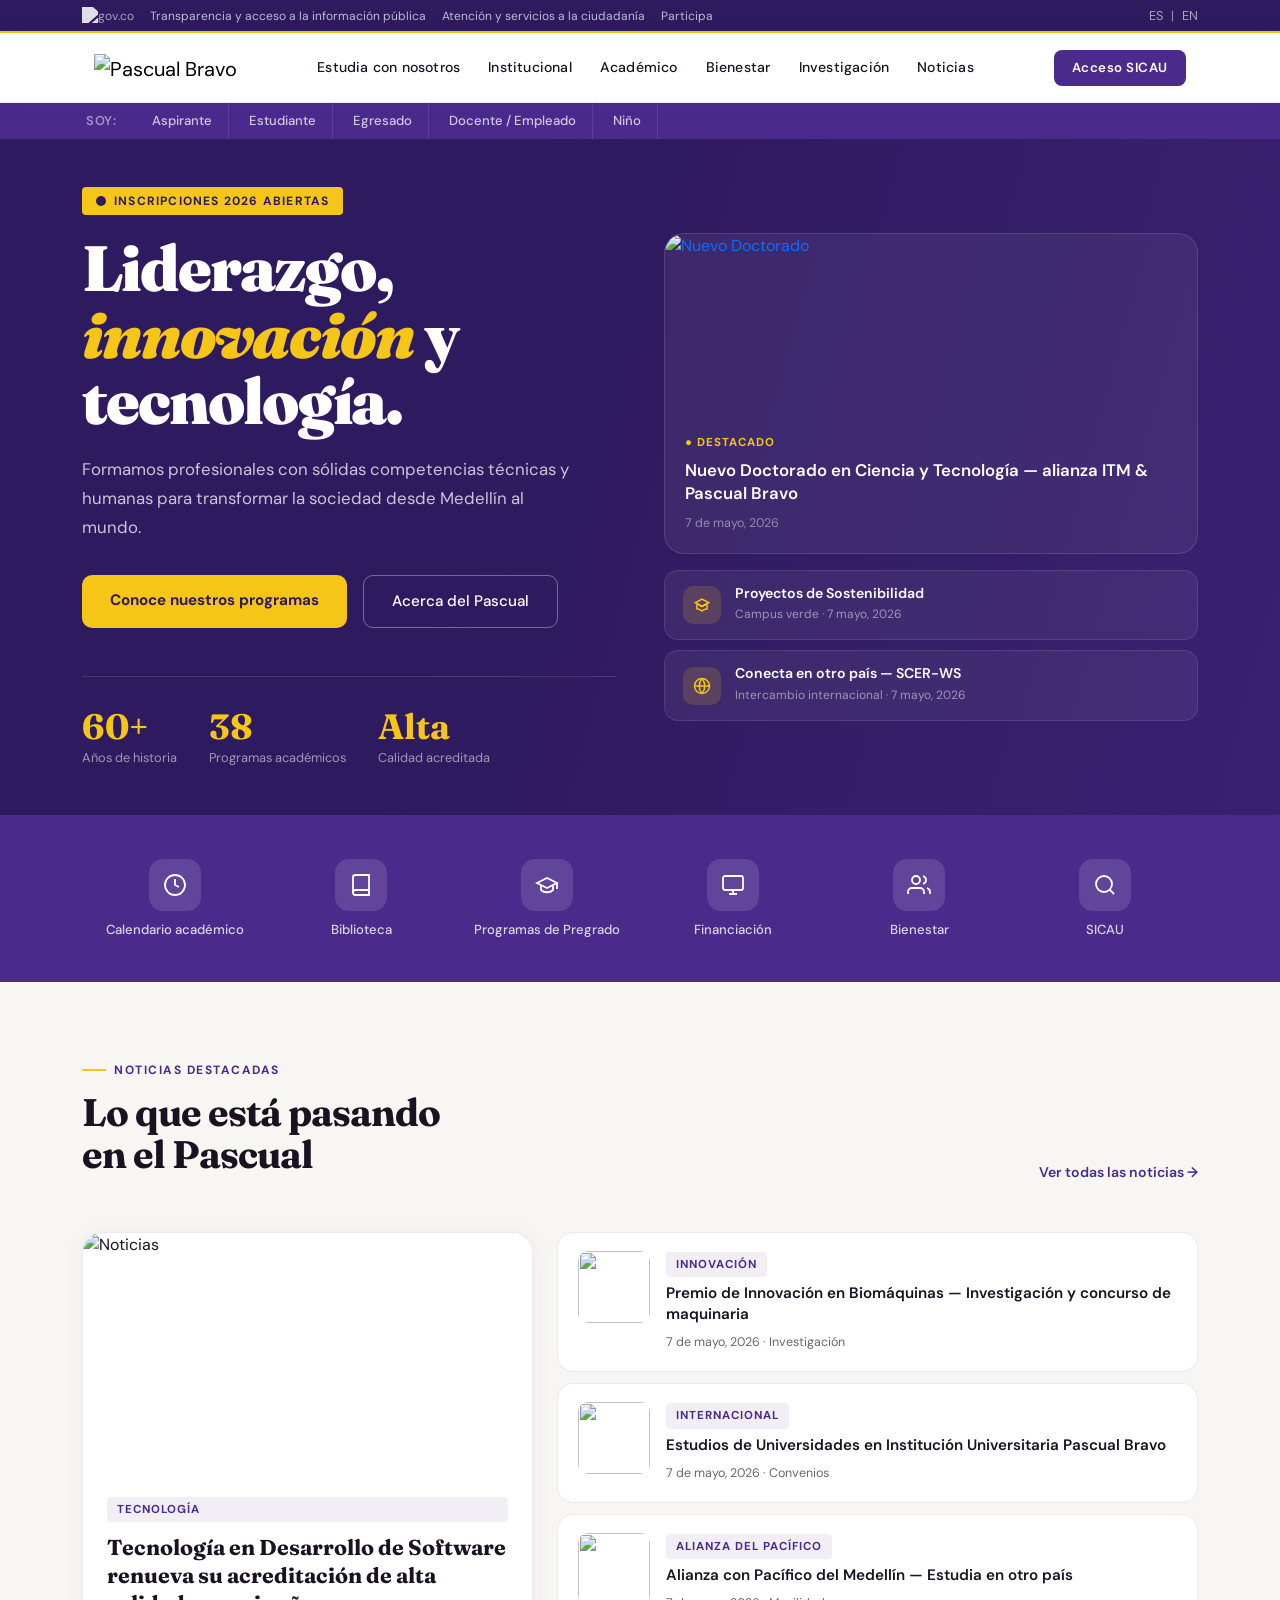
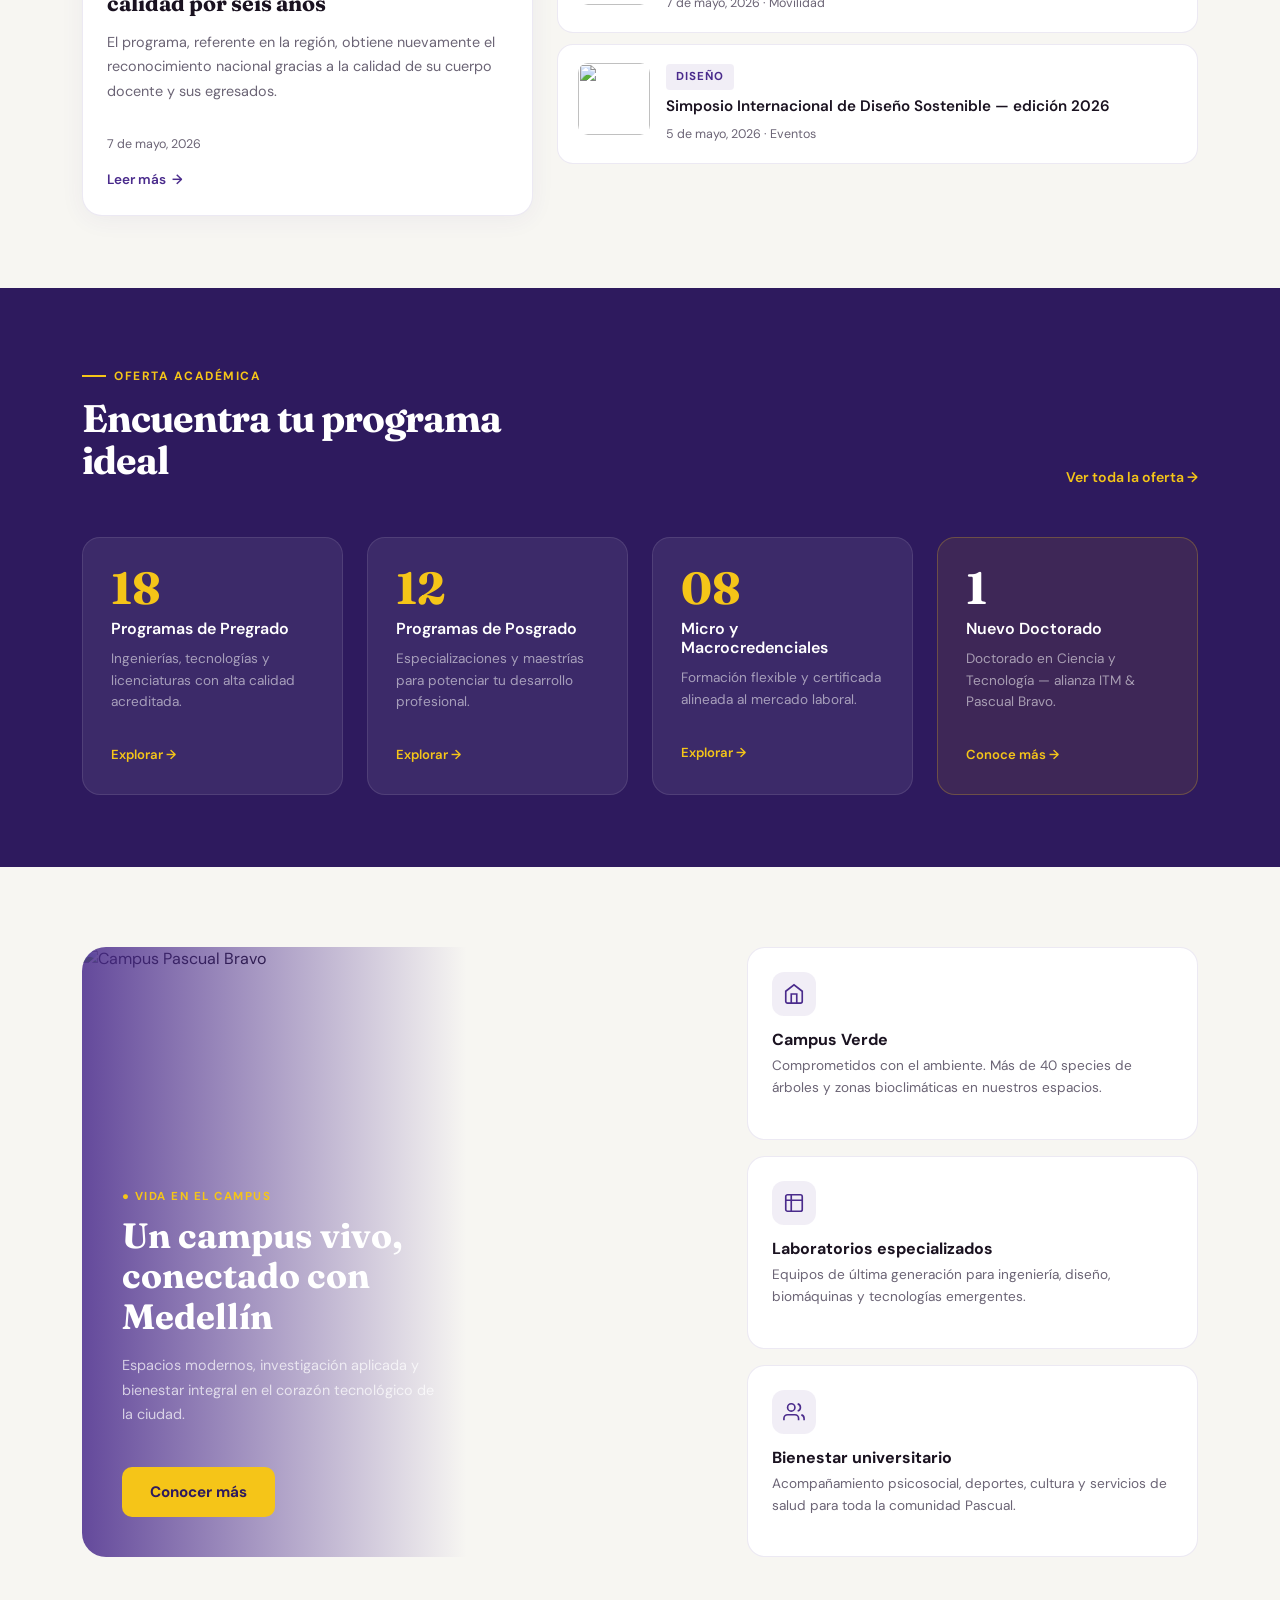
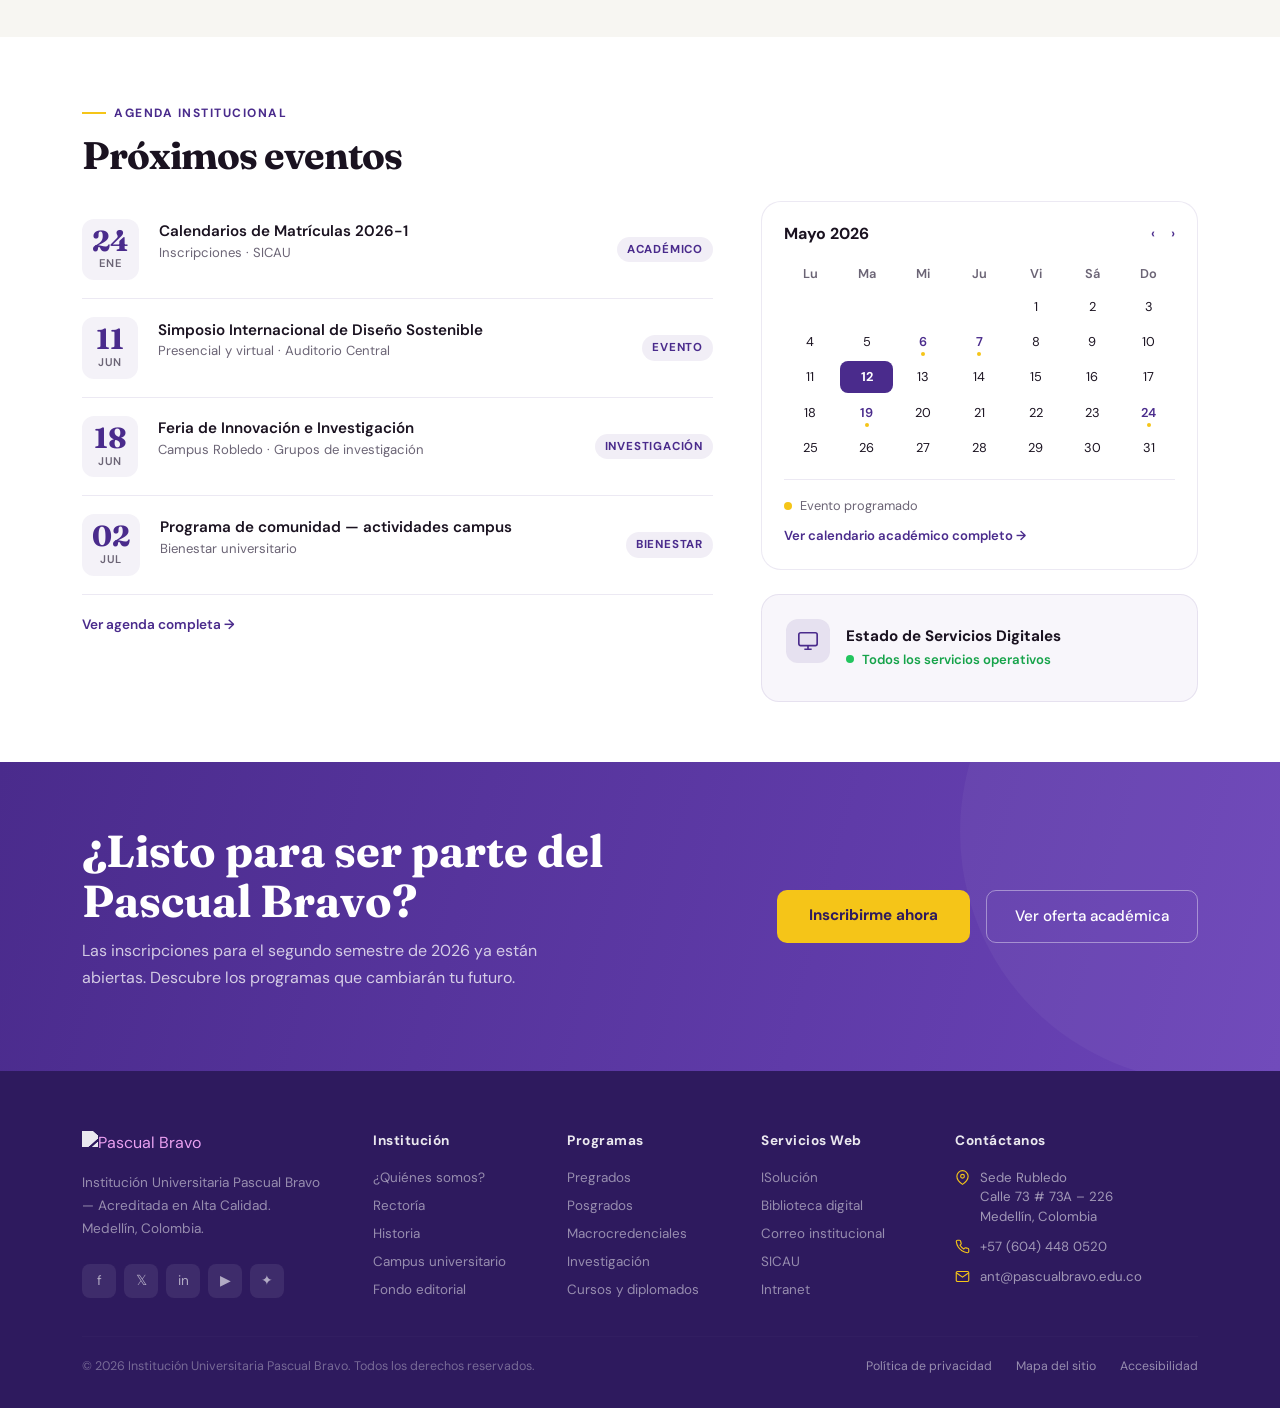
==== commit 44151a87: "resubida" ====
--- a/dashboard.html
+++ b/dashboard.html
@@ -1,2735 +1,1184 @@
 <!doctype html>
-<html lang="es" data-theme="light">
-  <head>
-    <meta charset="UTF-8" />
-    <meta name="viewport" content="width=device-width, initial-scale=1.0" />
-    <title>Institución Universitaria Pascual Bravo</title>
-    <link
-      href="https://cdn.jsdelivr.net/npm/bootstrap@5.3.3/dist/css/bootstrap.min.css"
-      rel="stylesheet"
-    />
-    <link
-      href="https://fonts.googleapis.com/css2?family=Plus+Jakarta+Sans:wght@300;400;500;600;700;800&display=swap"
-      rel="stylesheet"
-    />
-    <style>
-      /* ── TOKENS ── */
-      :root {
-        --pb-blue: #1a3a6b;
-        --pb-blue-dark: #0f2347;
-        --pb-blue-mid: #254e96;
-        --pb-blue-pale: #eaf0fb;
-        --pb-gold: #f0b429;
-        --bg: #ffffff;
-        --bg-soft: #f5f7fb;
-        --bg-card: #ffffff;
-        --text: #18121e;
-        --text-soft: #2d3a50;
-        --muted: #6e7a90;
-        --border: #dde3ef;
-        --shadow-sm: 0 1px 4px rgba(26, 58, 107, 0.07);
-        --shadow-md: 0 4px 20px rgba(26, 58, 107, 0.12);
+<html lang="es">
+<head>
+  <meta charset="UTF-8"/>
+  <meta name="viewport" content="width=device-width, initial-scale=1.0"/>
+  <title>Institución Universitaria Pascual Bravo</title>
+  <link href="https://cdn.jsdelivr.net/npm/bootstrap@5.3.3/dist/css/bootstrap.min.css" rel="stylesheet"/>
+  <link href="https://fonts.googleapis.com/css2?family=Fraunces:ital,opsz,wght@0,9..144,300;0,9..144,700;0,9..144,900;1,9..144,400&family=DM+Sans:wght@300;400;500;600&display=swap" rel="stylesheet"/>
+  <style>
+    :root {
+      --pb-purple: #4a2b8c;
+      --pb-purple-dark: #2e1a5e;
+      --pb-purple-light: #6b44b8;
+      --pb-gold: #f5c518;
+      --pb-gold-dark: #d4a70a;
+      --bg: #f7f6f2;
+      --surface: #ffffff;
+      --text: #1a1220;
+      --muted: #6b6475;
+      --border: rgba(74,43,140,.1);
+      --card-bg: #fff;
+    }
+ 
+    * { margin:0; padding:0; box-sizing:border-box; }
+ 
+    body {
+      font-family: 'DM Sans', sans-serif;
+      background: var(--bg);
+      color: var(--text);
+      overflow-x: hidden;
+    }
+ 
+    /* ── GOV BAR ── */
+    .gov-bar {
+      background: var(--pb-purple-dark);
+      padding: 6px 0;
+      font-size: .75rem;
+      color: rgba(255,255,255,.7);
+      border-bottom: 2px solid var(--pb-gold);
+    }
+    .gov-bar a { color: rgba(255,255,255,.7); text-decoration: none; }
+    .gov-bar a:hover { color: var(--pb-gold); }
+    .gov-logo { height: 18px; opacity: .85; filter: brightness(10); }
+ 
+    /* ── NAVBAR ── */
+    .navbar {
+      background: #fff !important;
+      border-bottom: 1px solid var(--border);
+      padding: 0;
+      box-shadow: 0 2px 20px rgba(74,43,140,.08);
+      position: sticky;
+      top: 0;
+      z-index: 1000;
+    }
+    .navbar .container { padding: 0 24px; }
+    .navbar-brand img { height: 52px; }
+    .nav-link {
+      color: var(--text) !important;
+      font-weight: 500;
+      font-size: .88rem;
+      padding: 24px 14px !important;
+      position: relative;
+      letter-spacing: .2px;
+    }
+    .nav-link::after {
+      content: '';
+      position: absolute;
+      bottom: 0; left: 14px; right: 14px;
+      height: 2px;
+      background: var(--pb-purple);
+      transform: scaleX(0);
+      transition: transform .25s ease;
+    }
+    .nav-link:hover::after, .nav-link.active::after { transform: scaleX(1); }
+    .nav-link:hover { color: var(--pb-purple) !important; }
+ 
+    .btn-sicau {
+      background: var(--pb-purple);
+      color: #fff !important;
+      border-radius: 8px;
+      font-weight: 600;
+      padding: 8px 18px !important;
+      font-size: .83rem;
+      letter-spacing: .5px;
+      transition: background .2s;
+    }
+    .btn-sicau::after { display: none !important; }
+    .btn-sicau:hover { background: var(--pb-purple-light) !important; color: #fff !important; }
+ 
+    .profiles-bar {
+      background: var(--pb-purple);
+      padding: 0;
+    }
+    .profiles-bar a {
+      color: rgba(255,255,255,.75);
+      text-decoration: none;
+      font-size: .82rem;
+      font-weight: 500;
+      padding: 8px 16px;
+      display: inline-block;
+      transition: .2s;
+      border-right: 1px solid rgba(255,255,255,.1);
+    }
+    .profiles-bar a:hover { background: rgba(255,255,255,.12); color: #fff; }
+    .profiles-bar span {
+      color: rgba(255,255,255,.5);
+      font-size: .8rem;
+      padding: 8px 16px;
+      font-weight: 600;
+      letter-spacing: .5px;
+      text-transform: uppercase;
+    }
+ 
+    /* ── HERO ── */
+    .hero {
+      background: var(--pb-purple-dark);
+      min-height: 560px;
+      position: relative;
+      overflow: hidden;
+      display: flex;
+      align-items: center;
+    }
+    .hero-bg {
+      position: absolute; inset: 0;
+      background:
+        url('https://images.unsplash.com/photo-1562774053-701939374585?q=80&w=1800&auto=format&fit=crop') center/cover;
+      opacity: .18;
+    }
+    .hero-overlay {
+      position: absolute; inset: 0;
+      background: linear-gradient(105deg, var(--pb-purple-dark) 38%, rgba(74,43,140,.4) 100%);
+    }
+    .hero-content { position: relative; z-index: 2; }
+ 
+    .hero-eyebrow {
+      display: inline-flex;
+      align-items: center;
+      gap: 8px;
+      background: var(--pb-gold);
+      color: var(--pb-purple-dark);
+      font-weight: 700;
+      font-size: .75rem;
+      letter-spacing: 1.2px;
+      text-transform: uppercase;
+      padding: 5px 14px;
+      border-radius: 4px;
+      margin-bottom: 20px;
+    }
+    .hero h1 {
+      font-family: 'Fraunces', serif;
+      font-size: clamp(2.8rem, 5vw, 4.4rem);
+      font-weight: 900;
+      line-height: 1.04;
+      letter-spacing: -2px;
+      color: #fff;
+      margin-bottom: 20px;
+    }
+    .hero h1 em {
+      font-style: italic;
+      color: var(--pb-gold);
+    }
+    .hero p {
+      color: rgba(255,255,255,.75);
+      font-size: 1.05rem;
+      line-height: 1.75;
+      max-width: 500px;
+      margin-bottom: 32px;
+    }
+    .btn-hero-primary {
+      background: var(--pb-gold);
+      color: var(--pb-purple-dark);
+      font-weight: 700;
+      border: none;
+      padding: 14px 28px;
+      border-radius: 10px;
+      font-size: .95rem;
+      transition: .2s;
+      text-decoration: none;
+      display: inline-block;
+    }
+    .btn-hero-primary:hover {
+      background: var(--pb-gold-dark);
+      color: var(--pb-purple-dark);
+      transform: translateY(-2px);
+      box-shadow: 0 8px 24px rgba(245,197,24,.35);
+    }
+    .btn-hero-outline {
+      background: transparent;
+      color: #fff;
+      border: 1.5px solid rgba(255,255,255,.35);
+      padding: 14px 28px;
+      border-radius: 10px;
+      font-size: .95rem;
+      font-weight: 500;
+      transition: .2s;
+      text-decoration: none;
+      display: inline-block;
+    }
+    .btn-hero-outline:hover {
+      background: rgba(255,255,255,.1);
+      border-color: rgba(255,255,255,.7);
+      color: #fff;
+    }
+ 
+    /* Hero stats */
+    .hero-stats {
+      display: flex;
+      gap: 32px;
+      margin-top: 48px;
+      padding-top: 32px;
+      border-top: 1px solid rgba(255,255,255,.12);
+    }
+    .hero-stat-num {
+      font-family: 'Fraunces', serif;
+      font-size: 2.2rem;
+      font-weight: 700;
+      color: var(--pb-gold);
+      line-height: 1;
+    }
+    .hero-stat-label {
+      font-size: .8rem;
+      color: rgba(255,255,255,.55);
+      margin-top: 4px;
+    }
+ 
+    /* Hero right panel */
+    .hero-panel {
+      position: relative; z-index: 2;
+    }
+    .hero-news-card {
+      background: rgba(255,255,255,.06);
+      backdrop-filter: blur(20px);
+      border: 1px solid rgba(255,255,255,.12);
+      border-radius: 20px;
+      overflow: hidden;
+      transition: .25s;
+    }
+    .hero-news-card:hover { transform: translateY(-4px); border-color: rgba(255,255,255,.25); }
+    .hero-news-card img {
+      width: 100%; height: 180px; object-fit: cover; display: block;
+    }
+    .hero-news-body { padding: 20px; }
+    .hero-news-tag {
+      font-size: .72rem; font-weight: 700; letter-spacing: 1px;
+      text-transform: uppercase; color: var(--pb-gold); margin-bottom: 8px;
+    }
+    .hero-news-body h4 {
+      font-size: 1.05rem; font-weight: 600; color: #fff; line-height: 1.4;
+    }
+    .hero-news-body small { color: rgba(255,255,255,.45); font-size: .78rem; margin-top: 8px; display: block; }
+ 
+    .hero-side-stack { display: flex; flex-direction: column; gap: 10px; margin-top: 12px; }
+    .hero-side-item {
+      background: rgba(255,255,255,.06);
+      backdrop-filter: blur(12px);
+      border: 1px solid rgba(255,255,255,.1);
+      border-radius: 14px;
+      padding: 14px 18px;
+      display: flex;
+      align-items: center;
+      gap: 14px;
+      cursor: pointer;
+      transition: .2s;
+      text-decoration: none;
+    }
+    .hero-side-item:hover { background: rgba(255,255,255,.12); border-color: rgba(255,255,255,.22); }
+    .hero-side-icon {
+      width: 38px; height: 38px; border-radius: 10px;
+      background: rgba(245,197,24,.15);
+      display: flex; align-items: center; justify-content: center;
+      flex-shrink: 0;
+    }
+    .hero-side-icon svg { width: 18px; height: 18px; }
+    .hero-side-text h6 { font-size: .88rem; font-weight: 600; color: #fff; margin: 0; }
+    .hero-side-text small { font-size: .75rem; color: rgba(255,255,255,.5); }
+ 
+    /* ── QUICK ACCESS ── */
+    .quick-access {
+      background: var(--pb-purple);
+      padding: 28px 0;
+    }
+    .quick-item {
+      display: flex;
+      flex-direction: column;
+      align-items: center;
+      gap: 10px;
+      text-decoration: none;
+      color: rgba(255,255,255,.8);
+      transition: .2s;
+      padding: 16px 12px;
+      border-radius: 14px;
+    }
+    .quick-item:hover { background: rgba(255,255,255,.1); color: #fff; }
+    .quick-icon {
+      width: 52px; height: 52px;
+      background: rgba(255,255,255,.12);
+      border-radius: 14px;
+      display: flex; align-items: center; justify-content: center;
+    }
+    .quick-icon svg { width: 24px; height: 24px; stroke: #fff; fill: none; }
+    .quick-item span { font-size: .82rem; font-weight: 500; text-align: center; line-height: 1.3; }
+ 
+    /* ── SECTION LABELS ── */
+    .section-label {
+      display: inline-flex; align-items: center; gap: 8px;
+      font-size: .75rem; font-weight: 700; letter-spacing: 1.5px;
+      text-transform: uppercase; color: var(--pb-purple); margin-bottom: 12px;
+    }
+    .section-label::before {
+      content: '';
+      width: 24px; height: 2px; background: var(--pb-gold);
+    }
+    .section-title {
+      font-family: 'Fraunces', serif;
+      font-size: clamp(1.8rem, 3vw, 2.5rem);
+      font-weight: 700;
+      line-height: 1.1;
+      letter-spacing: -1px;
+    }
+ 
+    /* ── NEWS SECTION ── */
+    .news-section { padding: 72px 0; }
+ 
+    .news-featured {
+      background: var(--card-bg);
+      border-radius: 20px;
+      overflow: hidden;
+      border: 1px solid var(--border);
+      box-shadow: 0 4px 24px rgba(74,43,140,.06);
+      height: 100%;
+      display: flex; flex-direction: column;
+      transition: .25s;
+    }
+    .news-featured:hover { transform: translateY(-4px); box-shadow: 0 12px 40px rgba(74,43,140,.12); }
+    .news-featured img { width: 100%; height: 240px; object-fit: cover; }
+    .news-featured-body { padding: 24px; flex: 1; display: flex; flex-direction: column; }
+    .news-tag {
+      font-size: .72rem; font-weight: 700; letter-spacing: 1px;
+      text-transform: uppercase;
+      background: rgba(74,43,140,.08);
+      color: var(--pb-purple);
+      padding: 4px 10px; border-radius: 4px; display: inline-block; margin-bottom: 12px;
+    }
+    .news-featured-body h3 {
+      font-family: 'Fraunces', serif;
+      font-size: 1.35rem; font-weight: 700; line-height: 1.3; margin-bottom: 12px;
+    }
+    .news-featured-body p { color: var(--muted); font-size: .9rem; line-height: 1.7; flex: 1; }
+    .news-meta { color: var(--muted); font-size: .78rem; margin-top: 16px; }
+    .read-more {
+      color: var(--pb-purple); font-weight: 600; font-size: .85rem;
+      text-decoration: none; display: inline-flex; align-items: center; gap: 6px;
+      margin-top: 16px;
+    }
+    .read-more:hover { color: var(--pb-purple-light); }
+ 
+    .news-list { display: flex; flex-direction: column; gap: 1px; }
+    .news-list-item {
+      background: var(--card-bg);
+      border: 1px solid var(--border);
+      border-radius: 16px;
+      padding: 18px 20px;
+      display: flex;
+      gap: 16px;
+      align-items: flex-start;
+      transition: .2s;
+      text-decoration: none;
+      color: inherit;
+      margin-bottom: 10px;
+    }
+    .news-list-item:hover { border-color: var(--pb-purple); box-shadow: 0 4px 16px rgba(74,43,140,.08); }
+    .news-list-img {
+      width: 72px; height: 72px; border-radius: 10px;
+      object-fit: cover; flex-shrink: 0;
+    }
+    .news-list-content { flex: 1; }
+    .news-list-content .news-tag { margin-bottom: 6px; }
+    .news-list-content h5 { font-size: .95rem; font-weight: 600; line-height: 1.4; margin-bottom: 4px; }
+    .news-list-content small { color: var(--muted); font-size: .78rem; }
+ 
+    /* ── PROGRAMS STRIP ── */
+    .programs-section { background: var(--pb-purple-dark); padding: 72px 0; }
+    .program-card {
+      background: rgba(255,255,255,.07);
+      border: 1px solid rgba(255,255,255,.1);
+      border-radius: 18px; padding: 28px;
+      transition: .25s; cursor: pointer; height: 100%;
+    }
+    .program-card:hover {
+      background: rgba(255,255,255,.12);
+      border-color: var(--pb-gold);
+      transform: translateY(-4px);
+    }
+    .program-num {
+      font-family: 'Fraunces', serif;
+      font-size: 2.8rem; font-weight: 700;
+      color: var(--pb-gold); line-height: 1;
+      margin-bottom: 8px;
+    }
+    .program-card h5 { color: #fff; font-weight: 600; font-size: 1rem; margin-bottom: 10px; }
+    .program-card p { color: rgba(255,255,255,.55); font-size: .85rem; line-height: 1.6; }
+    .program-arrow {
+      display: inline-flex; align-items: center; gap: 6px;
+      color: var(--pb-gold); font-size: .82rem; font-weight: 600;
+      text-decoration: none; margin-top: 16px;
+    }
+ 
+    /* ── CAMPUS EDITORIAL ── */
+    .campus-section { padding: 80px 0; }
+    .campus-visual {
+      border-radius: 24px; overflow: hidden;
+      position: relative; min-height: 460px;
+    }
+    .campus-visual img {
+      width: 100%; height: 100%; object-fit: cover; display: block;
+    }
+    .campus-visual-overlay {
+      position: absolute; inset: 0;
+      background: linear-gradient(to right, rgba(74,43,140,.85) 0%, transparent 60%);
+    }
+    .campus-visual-text {
+      position: absolute; inset: 0;
+      display: flex; flex-direction: column; justify-content: flex-end;
+      padding: 40px;
+    }
+    .campus-tag {
+      font-size: .72rem; font-weight: 700; letter-spacing: 1.5px;
+      text-transform: uppercase; color: var(--pb-gold); margin-bottom: 10px;
+    }
+    .campus-visual-text h2 {
+      font-family: 'Fraunces', serif;
+      font-size: 2.2rem; font-weight: 700; color: #fff;
+      line-height: 1.15; max-width: 340px; margin-bottom: 16px;
+    }
+    .campus-visual-text p { color: rgba(255,255,255,.7); font-size: .9rem; max-width: 320px; line-height: 1.7; }
+ 
+    .campus-info-grid { display: grid; grid-template-rows: auto auto; gap: 16px; height: 100%; }
+    .campus-info-card {
+      background: var(--card-bg);
+      border: 1px solid var(--border);
+      border-radius: 18px; padding: 24px;
+      transition: .2s;
+    }
+    .campus-info-card:hover { border-color: var(--pb-purple); box-shadow: 0 4px 20px rgba(74,43,140,.08); }
+    .campus-info-card .icon-wrap {
+      width: 44px; height: 44px; border-radius: 12px;
+      background: rgba(74,43,140,.08);
+      display: flex; align-items: center; justify-content: center;
+      margin-bottom: 14px;
+    }
+    .campus-info-card .icon-wrap svg { width: 22px; height: 22px; stroke: var(--pb-purple); fill: none; }
+    .campus-info-card h5 { font-weight: 700; font-size: 1rem; margin-bottom: 6px; }
+    .campus-info-card p { font-size: .85rem; color: var(--muted); line-height: 1.6; }
+ 
+    /* ── EVENTS ── */
+    .events-section { background: #fff; padding: 60px 0; }
+    .event-row {
+      display: flex; align-items: center; gap: 20px;
+      padding: 18px 0;
+      border-bottom: 1px solid var(--border);
+      cursor: pointer; transition: .2s;
+    }
+    .event-row:hover .event-title { color: var(--pb-purple); }
+    .event-date-box {
+      min-width: 56px;
+      text-align: center;
+      background: rgba(74,43,140,.06);
+      border-radius: 12px;
+      padding: 8px 10px;
+    }
+    .event-date-day { font-family: 'Fraunces', serif; font-size: 1.8rem; font-weight: 700; color: var(--pb-purple); line-height: 1; }
+    .event-date-mon { font-size: .7rem; text-transform: uppercase; color: var(--muted); font-weight: 600; letter-spacing: .5px; }
+    .event-title { font-weight: 600; font-size: .95rem; margin: 0; }
+    .event-subtitle { color: var(--muted); font-size: .82rem; }
+    .event-badge {
+      margin-left: auto;
+      font-size: .72rem; font-weight: 700; letter-spacing: .8px;
+      text-transform: uppercase;
+      background: rgba(74,43,140,.08);
+      color: var(--pb-purple);
+      padding: 4px 10px; border-radius: 20px; white-space: nowrap;
+    }
+ 
+    .calendar-widget {
+      background: var(--card-bg);
+      border: 1px solid var(--border);
+      border-radius: 20px; padding: 22px;
+    }
+    .cal-header {
+      display: flex; justify-content: space-between; align-items: center;
+      margin-bottom: 16px;
+    }
+    .cal-header h6 { font-weight: 700; margin: 0; }
+    .cal-nav { color: var(--pb-purple); cursor: pointer; font-size: .85rem; font-weight: 600; }
+    .cal-grid { display: grid; grid-template-columns: repeat(7,1fr); gap: 4px; text-align: center; font-size: .8rem; }
+    .cal-day-name { color: var(--muted); font-weight: 600; padding: 4px 0; }
+    .cal-day { padding: 6px 4px; border-radius: 8px; cursor: pointer; transition: .15s; }
+    .cal-day:hover { background: rgba(74,43,140,.08); }
+    .cal-day.today { background: var(--pb-purple); color: #fff; font-weight: 700; border-radius: 8px; }
+    .cal-day.has-event { position: relative; font-weight: 600; color: var(--pb-purple); }
+    .cal-day.has-event::after {
+      content: ''; position: absolute; bottom: 1px; left: 50%; transform: translateX(-50%);
+      width: 4px; height: 4px; border-radius: 50%; background: var(--pb-gold);
+    }
+    .cal-day.empty { color: transparent; pointer-events: none; }
+ 
+    /* ── BANNER CTA ── */
+    .banner-cta {
+      background: linear-gradient(105deg, var(--pb-purple) 0%, var(--pb-purple-light) 100%);
+      padding: 64px 0;
+      position: relative; overflow: hidden;
+    }
+    .banner-cta::before {
+      content: '';
+      position: absolute;
+      width: 500px; height: 500px; border-radius: 50%;
+      background: rgba(255,255,255,.04);
+      right: -180px; top: -180px;
+    }
+    .banner-cta h2 {
+      font-family: 'Fraunces', serif;
+      font-size: clamp(2rem, 3.5vw, 3rem); font-weight: 700;
+      color: #fff; line-height: 1.1;
+    }
+    .banner-cta p { color: rgba(255,255,255,.75); font-size: 1rem; line-height: 1.7; max-width: 500px; margin-top: 12px; }
+    .btn-cta-gold {
+      background: var(--pb-gold); color: var(--pb-purple-dark);
+      font-weight: 700; border: none; padding: 14px 32px;
+      border-radius: 10px; font-size: .95rem; transition: .2s;
+      text-decoration: none; display: inline-block;
+    }
+    .btn-cta-gold:hover { background: var(--pb-gold-dark); transform: translateY(-2px); color: var(--pb-purple-dark); }
+    .btn-cta-white {
+      background: transparent; color: #fff;
+      border: 1.5px solid rgba(255,255,255,.4);
+      padding: 14px 28px; border-radius: 10px; font-size: .95rem;
+      font-weight: 500; transition: .2s; text-decoration: none; display: inline-block;
+    }
+    .btn-cta-white:hover { background: rgba(255,255,255,.1); color: #fff; }
+ 
+    /* ── FOOTER ── */
+    .footer-main {
+      background: var(--pb-purple-dark);
+      padding: 60px 0 32px;
+    }
+    .footer-logo { height: 48px; filter: brightness(10); opacity: .9; margin-bottom: 16px; }
+    .footer-desc { color: rgba(255,255,255,.5); font-size: .85rem; line-height: 1.7; max-width: 280px; }
+    .footer-title { color: rgba(255,255,255,.9); font-weight: 700; font-size: .85rem; letter-spacing: .5px; margin-bottom: 16px; }
+    .footer-link {
+      display: block; color: rgba(255,255,255,.5); text-decoration: none;
+      font-size: .84rem; margin-bottom: 8px; transition: .15s;
+    }
+    .footer-link:hover { color: var(--pb-gold); }
+    .footer-divider { border-color: rgba(255,255,255,.08); margin: 28px 0 20px; }
+    .footer-bottom { color: rgba(255,255,255,.35); font-size: .78rem; }
+    .social-btn {
+      width: 34px; height: 34px; border-radius: 8px;
+      background: rgba(255,255,255,.08);
+      display: inline-flex; align-items: center; justify-content: center;
+      color: rgba(255,255,255,.6); transition: .2s; text-decoration: none; font-size: .85rem;
+    }
+    .social-btn:hover { background: var(--pb-gold); color: var(--pb-purple-dark); }
+    .contact-item { display: flex; gap: 10px; align-items: flex-start; margin-bottom: 10px; }
+    .contact-item svg { width: 15px; height: 15px; stroke: var(--pb-gold); fill: none; flex-shrink: 0; margin-top: 2px; }
+    .contact-item span { color: rgba(255,255,255,.55); font-size: .83rem; line-height: 1.5; }
+ 
+    /* ── ANIMATIONS ── */
+    @keyframes fadeUp {
+      from { opacity: 0; transform: translateY(24px); }
+      to   { opacity: 1; transform: translateY(0); }
+    }
+    .anim-1 { animation: fadeUp .6s ease both; }
+    .anim-2 { animation: fadeUp .6s .12s ease both; }
+    .anim-3 { animation: fadeUp .6s .24s ease both; }
+    .anim-4 { animation: fadeUp .6s .36s ease both; }
+ 
+    /* ── RESPONSIVE ── */
+    @media (max-width: 991px) {
+      .hero { min-height: auto; padding: 60px 0; }
+      .hero h1 { letter-spacing: -1px; }
+      .hero-stats { gap: 20px; }
+      .campus-visual { min-height: 300px; }
+    }
+    @media (max-width: 767px) {
+      .hero-stats { flex-wrap: wrap; gap: 16px; }
+      .quick-access .row { gap: 4px; }
+      .profiles-bar { overflow-x: auto; white-space: nowrap; }
+    }
+  </style>
+</head>
+<body>
+ 
+<!-- GOV BAR -->
+<div class="gov-bar">
+  <div class="container d-flex justify-content-between align-items-center flex-wrap gap-2">
+    <div class="d-flex align-items-center gap-3">
+      <img src="https://pascualbravo.edu.co/wp-content/uploads/2019/12/gov.co_.png" alt="gov.co" class="gov-logo"/>
+      <a href="#">Transparencia y acceso a la información pública</a>
+      <a href="#" class="d-none d-md-inline">Atención y servicios a la ciudadanía</a>
+      <a href="#" class="d-none d-lg-inline">Participa</a>
+    </div>
+    <div class="d-flex align-items-center gap-3">
+      <div class="d-none d-md-flex gap-2 align-items-center" style="font-size:.8rem;color:rgba(255,255,255,.5)">
+        <a href="#" style="color:rgba(255,255,255,.6);text-decoration:none">ES</a>
+        <span>|</span>
+        <a href="#" style="color:rgba(255,255,255,.6);text-decoration:none">EN</a>
+      </div>
+    </div>
+  </div>
+</div>
+ 
+<!-- NAVBAR -->
+<nav class="navbar navbar-expand-lg">
+  <div class="container">
+    <a class="navbar-brand" href="#">
+      <img src="https://pascualbravo.edu.co/wp-content/uploads/2023/06/cropped-Imagotipo-horizontal_acreditados.png" alt="Pascual Bravo"/>
+    </a>
+    <button class="navbar-toggler border-0" data-bs-toggle="collapse" data-bs-target="#menu">
+      <span class="navbar-toggler-icon"></span>
+    </button>
+    <div class="collapse navbar-collapse" id="menu">
+      <ul class="navbar-nav mx-auto gap-0">
+        <li class="nav-item"><a class="nav-link" href="#">Estudia con nosotros</a></li>
+        <li class="nav-item"><a class="nav-link" href="#">Institucional</a></li>
+        <li class="nav-item"><a class="nav-link" href="#">Académico</a></li>
+        <li class="nav-item"><a class="nav-link" href="#">Bienestar</a></li>
+        <li class="nav-item"><a class="nav-link" href="#">Investigación</a></li>
+        <li class="nav-item"><a class="nav-link" href="#">Noticias</a></li>
+      </ul>
+      <div class="d-flex align-items-center gap-3 ms-3">
+        <a href="#" class="nav-link btn-sicau">Acceso SICAU</a>
+      </div>
+    </div>
+  </div>
+</nav>
+ 
+<!-- PROFILES BAR -->
+<div class="profiles-bar">
+  <div class="container px-0">
+    <span>Soy:</span>
+    <a href="#">Aspirante</a>
+    <a href="#">Estudiante</a>
+    <a href="#">Egresado</a>
+    <a href="#">Docente / Empleado</a>
+    <a href="#">Niño</a>
+  </div>
+</div>
+ 
+<!-- HERO -->
+<section class="hero">
+  <div class="hero-bg"></div>
+  <div class="hero-overlay"></div>
+  <div class="container py-5">
+    <div class="row align-items-center g-5">
+      <div class="col-lg-6 hero-content">
+        <div class="hero-eyebrow anim-1">
+          <svg width="10" height="10" viewBox="0 0 10 10"><circle cx="5" cy="5" r="5" fill="currentColor"/></svg>
+          Inscripciones 2026 abiertas
+        </div>
+        <h1 class="anim-2">Liderazgo,<br/><em>innovación</em> y<br/>tecnología.</h1>
+        <p class="anim-3">Formamos profesionales con sólidas competencias técnicas y humanas para transformar la sociedad desde Medellín al mundo.</p>
+        <div class="d-flex flex-wrap gap-3 anim-4">
+          <a href="#" class="btn-hero-primary">Conoce nuestros programas</a>
+          <a href="#" class="btn-hero-outline">Acerca del Pascual</a>
+        </div>
+        <div class="hero-stats anim-4">
+          <div>
+            <div class="hero-stat-num">60+</div>
+            <div class="hero-stat-label">Años de historia</div>
+          </div>
+          <div>
+            <div class="hero-stat-num">38</div>
+            <div class="hero-stat-label">Programas académicos</div>
+          </div>
+          <div>
+            <div class="hero-stat-num">Alta</div>
+            <div class="hero-stat-label">Calidad acreditada</div>
+          </div>
+        </div>
+      </div>
+      <div class="col-lg-6 hero-panel anim-3">
+        <a href="#" style="text-decoration:none">
+          <div class="hero-news-card">
+            <img src="https://images.unsplash.com/photo-1523580494863-6f3031224c94?q=80&w=900&auto=format&fit=crop" alt="Nuevo Doctorado"/>
+            <div class="hero-news-body">
+              <div class="hero-news-tag">● Destacado</div>
+              <h4>Nuevo Doctorado en Ciencia y Tecnología — alianza ITM & Pascual Bravo</h4>
+              <small>7 de mayo, 2026</small>
+            </div>
+          </div>
+        </a>
+        <div class="hero-side-stack mt-3">
+          <a href="#" class="hero-side-item">
+            <div class="hero-side-icon">
+              <svg viewBox="0 0 24 24" stroke="currentColor" fill="none" stroke-width="2" style="color:var(--pb-gold)"><path d="M12 14l9-5-9-5-9 5 9 5z"/><path d="M12 14l6.16-3.422a12.083 12.083 0 01.665 6.479A11.952 11.952 0 0012 20.055a11.952 11.952 0 00-6.824-2.998 12.078 12.078 0 01.665-6.479L12 14z"/></svg>
+            </div>
+            <div class="hero-side-text">
+              <h6>Proyectos de Sostenibilidad</h6>
+              <small>Campus verde · 7 mayo, 2026</small>
+            </div>
+          </a>
+          <a href="#" class="hero-side-item">
+            <div class="hero-side-icon">
+              <svg viewBox="0 0 24 24" stroke="currentColor" fill="none" stroke-width="2" style="color:var(--pb-gold)"><circle cx="12" cy="12" r="10"/><path d="M2 12h20M12 2a15.3 15.3 0 010 20M12 2a15.3 15.3 0 000 20"/></svg>
+            </div>
+            <div class="hero-side-text">
+              <h6>Conecta en otro país — SCER-WS</h6>
+              <small>Intercambio internacional · 7 mayo, 2026</small>
+            </div>
+          </a>
+        </div>
+      </div>
+    </div>
+  </div>
+</section>
+ 
+<!-- QUICK ACCESS -->
+<div class="quick-access">
+  <div class="container">
+    <div class="row g-0 justify-content-center">
+      <div class="col-6 col-sm-4 col-lg-2">
+        <a href="#" class="quick-item">
+          <div class="quick-icon">
+            <svg viewBox="0 0 24 24" stroke-width="1.8"><path d="M12 6v6l4 2"/><circle cx="12" cy="12" r="10"/></svg>
+          </div>
+          <span>Calendario académico</span>
+        </a>
+      </div>
+      <div class="col-6 col-sm-4 col-lg-2">
+        <a href="#" class="quick-item">
+          <div class="quick-icon">
+            <svg viewBox="0 0 24 24" stroke-width="1.8"><path d="M4 19.5A2.5 2.5 0 016.5 17H20"/><path d="M6.5 2H20v20H6.5A2.5 2.5 0 014 19.5v-15A2.5 2.5 0 016.5 2z"/></svg>
+          </div>
+          <span>Biblioteca</span>
+        </a>
+      </div>
+      <div class="col-6 col-sm-4 col-lg-2">
+        <a href="#" class="quick-item">
+          <div class="quick-icon">
+            <svg viewBox="0 0 24 24" stroke-width="1.8"><path d="M22 10v6M2 10l10-5 10 5-10 5z"/><path d="M6 12v5c3 3 9 3 12 0v-5"/></svg>
+          </div>
+          <span>Programas de Pregrado</span>
+        </a>
+      </div>
+      <div class="col-6 col-sm-4 col-lg-2">
+        <a href="#" class="quick-item">
+          <div class="quick-icon">
+            <svg viewBox="0 0 24 24" stroke-width="1.8"><rect x="2" y="3" width="20" height="14" rx="2"/><path d="M8 21h8M12 17v4"/></svg>
+          </div>
+          <span>Financiación</span>
+        </a>
+      </div>
+      <div class="col-6 col-sm-4 col-lg-2">
+        <a href="#" class="quick-item">
+          <div class="quick-icon">
+            <svg viewBox="0 0 24 24" stroke-width="1.8"><path d="M17 21v-2a4 4 0 00-4-4H5a4 4 0 00-4 4v2"/><circle cx="9" cy="7" r="4"/><path d="M23 21v-2a4 4 0 00-3-3.87"/><path d="M16 3.13a4 4 0 010 7.75"/></svg>
+          </div>
+          <span>Bienestar</span>
+        </a>
+      </div>
+      <div class="col-6 col-sm-4 col-lg-2">
+        <a href="#" class="quick-item">
+          <div class="quick-icon">
+            <svg viewBox="0 0 24 24" stroke-width="1.8"><circle cx="11" cy="11" r="8"/><path d="M21 21l-4.35-4.35"/></svg>
+          </div>
+          <span>SICAU</span>
+        </a>
+      </div>
+    </div>
+  </div>
+</div>
+ 
+<!-- NEWS SECTION -->
+<section class="news-section">
+  <div class="container">
+    <div class="row justify-content-between align-items-end mb-5">
+      <div class="col-auto">
+        <div class="section-label">Noticias destacadas</div>
+        <h2 class="section-title">Lo que está pasando<br/>en el Pascual</h2>
+      </div>
+      <div class="col-auto">
+        <a href="#" style="color:var(--pb-purple);font-weight:600;font-size:.88rem;text-decoration:none">
+          Ver todas las noticias →
+        </a>
+      </div>
+    </div>
+    <div class="row g-4">
+      <div class="col-lg-5">
+        <div class="news-featured">
+          <img src="https://images.unsplash.com/photo-1498243691581-b145c3f54a5a?q=80&w=900&auto=format&fit=crop" alt="Noticias"/>
+          <div class="news-featured-body">
+            <span class="news-tag">Tecnología</span>
+            <h3>Tecnología en Desarrollo de Software renueva su acreditación de alta calidad por seis años</h3>
+            <p>El programa, referente en la región, obtiene nuevamente el reconocimiento nacional gracias a la calidad de su cuerpo docente y sus egresados.</p>
+            <div class="news-meta">7 de mayo, 2026</div>
+            <a href="#" class="read-more">Leer más <span>→</span></a>
+          </div>
+        </div>
+      </div>
+      <div class="col-lg-7">
+        <div class="news-list">
+          <a href="#" class="news-list-item">
+            <img src="https://images.unsplash.com/photo-1532094349884-543559382f3f?q=80&w=200&auto=format&fit=crop" class="news-list-img" alt=""/>
+            <div class="news-list-content">
+              <span class="news-tag">Innovación</span>
+              <h5>Premio de Innovación en Biomáquinas — Investigación y concurso de maquinaria</h5>
+              <small>7 de mayo, 2026 · Investigación</small>
+            </div>
+          </a>
+          <a href="#" class="news-list-item">
+            <img src="https://images.unsplash.com/photo-1523580494863-6f3031224c94?q=80&w=200&auto=format&fit=crop" class="news-list-img" alt=""/>
+            <div class="news-list-content">
+              <span class="news-tag">Internacional</span>
+              <h5>Estudios de Universidades en Institución Universitaria Pascual Bravo</h5>
+              <small>7 de mayo, 2026 · Convenios</small>
+            </div>
+          </a>
+          <a href="#" class="news-list-item">
+            <img src="https://images.unsplash.com/photo-1565688534245-05d6b5be184a?q=80&w=200&auto=format&fit=crop" class="news-list-img" alt=""/>
+            <div class="news-list-content">
+              <span class="news-tag">Alianza del Pacífico</span>
+              <h5>Alianza con Pacífico del Medellín — Estudia en otro país</h5>
+              <small>7 de mayo, 2026 · Movilidad</small>
+            </div>
+          </a>
+          <a href="#" class="news-list-item">
+            <img src="https://images.unsplash.com/photo-1581090464777-f3220bbe1b8b?q=80&w=200&auto=format&fit=crop" class="news-list-img" alt=""/>
+            <div class="news-list-content">
+              <span class="news-tag">Diseño</span>
+              <h5>Simposio Internacional de Diseño Sostenible — edición 2026</h5>
+              <small>5 de mayo, 2026 · Eventos</small>
+            </div>
+          </a>
+        </div>
+      </div>
+    </div>
+  </div>
+</section>
+ 
+<!-- PROGRAMS -->
+<section class="programs-section">
+  <div class="container">
+    <div class="row justify-content-between align-items-end mb-5">
+      <div class="col-auto">
+        <div class="section-label" style="color:var(--pb-gold)">Oferta académica</div>
+        <h2 class="section-title" style="color:#fff">Encuentra tu programa<br/>ideal</h2>
+      </div>
+      <div class="col-auto">
+        <a href="#" style="color:var(--pb-gold);font-weight:600;font-size:.88rem;text-decoration:none">
+          Ver toda la oferta →
+        </a>
+      </div>
+    </div>
+    <div class="row g-4">
+      <div class="col-6 col-md-3">
+        <div class="program-card">
+          <div class="program-num">18</div>
+          <h5>Programas de Pregrado</h5>
+          <p>Ingenierías, tecnologías y licenciaturas con alta calidad acreditada.</p>
+          <a href="#" class="program-arrow">Explorar →</a>
+        </div>
+      </div>
+      <div class="col-6 col-md-3">
+        <div class="program-card">
+          <div class="program-num">12</div>
+          <h5>Programas de Posgrado</h5>
+          <p>Especializaciones y maestrías para potenciar tu desarrollo profesional.</p>
+          <a href="#" class="program-arrow">Explorar →</a>
+        </div>
+      </div>
+      <div class="col-6 col-md-3">
+        <div class="program-card">
+          <div class="program-num">08</div>
+          <h5>Micro y Macrocredenciales</h5>
+          <p>Formación flexible y certificada alineada al mercado laboral.</p>
+          <a href="#" class="program-arrow">Explorar →</a>
+        </div>
+      </div>
+      <div class="col-6 col-md-3">
+        <div class="program-card" style="background:rgba(245,197,24,.08);border-color:rgba(245,197,24,.25)">
+          <div class="program-num" style="color:#fff">1</div>
+          <h5>Nuevo Doctorado</h5>
+          <p>Doctorado en Ciencia y Tecnología — alianza ITM & Pascual Bravo.</p>
+          <a href="#" class="program-arrow">Conoce más →</a>
+        </div>
+      </div>
+    </div>
+  </div>
+</section>
+ 
+<!-- CAMPUS EDITORIAL -->
+<section class="campus-section">
+  <div class="container">
+    <div class="row g-4 align-items-stretch">
+      <div class="col-lg-7">
+        <div class="campus-visual" style="height:100%;min-height:420px">
+          <img src="https://images.unsplash.com/photo-1541339907198-e08756dedf3f?q=80&w=1200&auto=format&fit=crop" alt="Campus Pascual Bravo"/>
+          <div class="campus-visual-overlay"></div>
+          <div class="campus-visual-text">
+            <div class="campus-tag">● Vida en el campus</div>
+            <h2>Un campus vivo, conectado con Medellín</h2>
+            <p>Espacios modernos, investigación aplicada y bienestar integral en el corazón tecnológico de la ciudad.</p>
+            <a href="#" class="btn-hero-primary mt-4" style="width:max-content">Conocer más</a>
+          </div>
+        </div>
+      </div>
+      <div class="col-lg-5">
+        <div class="campus-info-grid" style="display:flex;flex-direction:column;gap:16px;height:100%">
+          <div class="campus-info-card" style="flex:1">
+            <div class="icon-wrap">
+              <svg viewBox="0 0 24 24" stroke-width="1.8"><path d="M3 9l9-7 9 7v11a2 2 0 01-2 2H5a2 2 0 01-2-2z"/><polyline points="9 22 9 12 15 12 15 22"/></svg>
+            </div>
+            <h5>Campus Verde</h5>
+            <p>Comprometidos con el ambiente. Más de 40 species de árboles y zonas bioclimáticas en nuestros espacios.</p>
+          </div>
+          <div class="campus-info-card" style="flex:1">
+            <div class="icon-wrap">
+              <svg viewBox="0 0 24 24" stroke-width="1.8"><path d="M9 3H5a2 2 0 00-2 2v4m6-6h10a2 2 0 012 2v4M9 3v18m0 0h10a2 2 0 002-2V9M9 21H5a2 2 0 01-2-2V9m0 0h18"/></svg>
+            </div>
+            <h5>Laboratorios especializados</h5>
+            <p>Equipos de última generación para ingeniería, diseño, biomáquinas y tecnologías emergentes.</p>
+          </div>
+          <div class="campus-info-card" style="flex:1">
+            <div class="icon-wrap">
+              <svg viewBox="0 0 24 24" stroke-width="1.8"><path d="M17 21v-2a4 4 0 00-4-4H5a4 4 0 00-4 4v2"/><circle cx="9" cy="7" r="4"/><path d="M23 21v-2a4 4 0 00-3-3.87M16 3.13a4 4 0 010 7.75"/></svg>
+            </div>
+            <h5>Bienestar universitario</h5>
+            <p>Acompañamiento psicosocial, deportes, cultura y servicios de salud para toda la comunidad Pascual.</p>
+          </div>
+        </div>
+      </div>
+    </div>
+  </div>
+</section>
+ 
+<!-- EVENTS + CALENDAR -->
+<section class="events-section">
+  <div class="container">
+    <div class="row g-5">
+      <div class="col-lg-7">
+        <div class="section-label">Agenda institucional</div>
+        <h2 class="section-title mb-4">Próximos eventos</h2>
+ 
+        <div class="event-row">
+          <div class="event-date-box">
+            <div class="event-date-day">24</div>
+            <div class="event-date-mon">Ene</div>
+          </div>
+          <div>
+            <p class="event-title">Calendarios de Matrículas 2026-1</p>
+            <p class="event-subtitle">Inscripciones · SICAU</p>
+          </div>
+          <span class="event-badge">Académico</span>
+        </div>
+ 
+        <div class="event-row">
+          <div class="event-date-box">
+            <div class="event-date-day">11</div>
+            <div class="event-date-mon">Jun</div>
+          </div>
+          <div>
+            <p class="event-title">Simposio Internacional de Diseño Sostenible</p>
+            <p class="event-subtitle">Presencial y virtual · Auditorio Central</p>
+          </div>
+          <span class="event-badge">Evento</span>
+        </div>
+ 
+        <div class="event-row">
+          <div class="event-date-box">
+            <div class="event-date-day">18</div>
+            <div class="event-date-mon">Jun</div>
+          </div>
+          <div>
+            <p class="event-title">Feria de Innovación e Investigación</p>
+            <p class="event-subtitle">Campus Robledo · Grupos de investigación</p>
+          </div>
+          <span class="event-badge">Investigación</span>
+        </div>
+ 
+        <div class="event-row">
+          <div class="event-date-box">
+            <div class="event-date-day">02</div>
+            <div class="event-date-mon">Jul</div>
+          </div>
+          <div>
+            <p class="event-title">Programa de comunidad — actividades campus</p>
+            <p class="event-subtitle">Bienestar universitario</p>
+          </div>
+          <span class="event-badge">Bienestar</span>
+        </div>
+ 
+        <a href="#" style="color:var(--pb-purple);font-weight:600;font-size:.85rem;text-decoration:none;margin-top:20px;display:inline-block">
+          Ver agenda completa →
+        </a>
+      </div>
+ 
+      <div class="col-lg-5">
+        <div class="section-label" style="opacity:0">.</div>
+        <h2 class="section-title mb-4" style="opacity:0;pointer-events:none">.</h2>
+        <div class="calendar-widget">
+          <div class="cal-header">
+            <h6>Mayo 2026</h6>
+            <div class="d-flex gap-3">
+              <span class="cal-nav">‹</span>
+              <span class="cal-nav">›</span>
+            </div>
+          </div>
+          <div class="cal-grid">
+            <div class="cal-day-name">Lu</div>
+            <div class="cal-day-name">Ma</div>
+            <div class="cal-day-name">Mi</div>
+            <div class="cal-day-name">Ju</div>
+            <div class="cal-day-name">Vi</div>
+            <div class="cal-day-name">Sá</div>
+            <div class="cal-day-name">Do</div>
+            <!-- Mayo 2026 empieza viernes -->
+            <div class="cal-day empty">.</div>
+            <div class="cal-day empty">.</div>
+            <div class="cal-day empty">.</div>
+            <div class="cal-day empty">.</div>
+            <div class="cal-day">1</div>
+            <div class="cal-day">2</div>
+            <div class="cal-day">3</div>
+            <div class="cal-day">4</div>
+            <div class="cal-day">5</div>
+            <div class="cal-day has-event">6</div>
+            <div class="cal-day has-event">7</div>
+            <div class="cal-day">8</div>
+            <div class="cal-day">9</div>
+            <div class="cal-day">10</div>
+            <div class="cal-day">11</div>
+            <div class="cal-day today">12</div>
+            <div class="cal-day">13</div>
+            <div class="cal-day">14</div>
+            <div class="cal-day">15</div>
+            <div class="cal-day">16</div>
+            <div class="cal-day">17</div>
+            <div class="cal-day">18</div>
+            <div class="cal-day has-event">19</div>
+            <div class="cal-day">20</div>
+            <div class="cal-day">21</div>
+            <div class="cal-day">22</div>
+            <div class="cal-day">23</div>
+            <div class="cal-day has-event">24</div>
+            <div class="cal-day">25</div>
+            <div class="cal-day">26</div>
+            <div class="cal-day">27</div>
+            <div class="cal-day">28</div>
+            <div class="cal-day">29</div>
+            <div class="cal-day">30</div>
+            <div class="cal-day">31</div>
+          </div>
+          <div style="margin-top:16px;padding-top:16px;border-top:1px solid var(--border)">
+            <div class="d-flex align-items-center gap-2 mb-2">
+              <span style="width:8px;height:8px;border-radius:50%;background:var(--pb-gold);display:inline-block"></span>
+              <span style="font-size:.8rem;color:var(--muted)">Evento programado</span>
+            </div>
+            <a href="#" style="color:var(--pb-purple);font-weight:600;font-size:.82rem;text-decoration:none">Ver calendario académico completo →</a>
+          </div>
+        </div>
+ 
+        <div class="campus-info-card mt-4" style="background:rgba(74,43,140,.04)">
+          <div class="d-flex align-items-center gap-3">
+            <div class="icon-wrap" style="background:rgba(74,43,140,.1);flex-shrink:0">
+              <svg viewBox="0 0 24 24" stroke-width="1.8"><rect x="2" y="3" width="20" height="14" rx="2"/><path d="M8 21h8M12 17v4"/></svg>
+            </div>
+            <div>
+              <h5 style="font-size:.95rem;margin-bottom:4px">Estado de Servicios Digitales</h5>
+              <div class="d-flex align-items-center gap-2">
+                <span style="width:8px;height:8px;border-radius:50%;background:#22c55e;display:inline-block"></span>
+                <span style="font-size:.82rem;color:#16a34a;font-weight:600">Todos los servicios operativos</span>
+              </div>
+            </div>
+          </div>
+        </div>
+      </div>
+    </div>
+  </div>
+</section>
+ 
+<!-- CTA BANNER -->
+<section class="banner-cta">
+  <div class="container">
+    <div class="row align-items-center g-5">
+      <div class="col-lg-7">
+        <h2>¿Listo para ser parte del<br/>Pascual Bravo?</h2>
+        <p>Las inscripciones para el segundo semestre de 2026 ya están abiertas. Descubre los programas que cambiarán tu futuro.</p>
+      </div>
+      <div class="col-lg-5 d-flex flex-wrap gap-3 justify-content-lg-end">
+        <a href="#" class="btn-cta-gold">Inscribirme ahora</a>
+        <a href="#" class="btn-cta-white">Ver oferta académica</a>
+      </div>
+    </div>
+  </div>
+</section>
+ 
+<!-- FOOTER -->
+<footer class="footer-main">
+  <div class="container">
+    <div class="row g-5">
+      <div class="col-lg-3">
+        <img src="https://pascualbravo.edu.co/wp-content/uploads/2023/06/cropped-Imagotipo-horizontal_acreditados.png" alt="Pascual Bravo" class="footer-logo"/>
+        <p class="footer-desc">Institución Universitaria Pascual Bravo — Acreditada en Alta Calidad. Medellín, Colombia.</p>
+        <div class="d-flex gap-2 mt-4 flex-wrap">
+          <a href="#" class="social-btn">f</a>
+          <a href="#" class="social-btn">𝕏</a>
+          <a href="#" class="social-btn">in</a>
+          <a href="#" class="social-btn">▶</a>
+          <a href="#" class="social-btn">✦</a>
+        </div>
+      </div>
+      <div class="col-6 col-lg-2">
+        <div class="footer-title">Institución</div>
+        <a href="#" class="footer-link">¿Quiénes somos?</a>
+        <a href="#" class="footer-link">Rectoría</a>
+        <a href="#" class="footer-link">Historia</a>
+        <a href="#" class="footer-link">Campus universitario</a>
+        <a href="#" class="footer-link">Fondo editorial</a>
+      </div>
+      <div class="col-6 col-lg-2">
+        <div class="footer-title">Programas</div>
+        <a href="#" class="footer-link">Pregrados</a>
+        <a href="#" class="footer-link">Posgrados</a>
+        <a href="#" class="footer-link">Macrocredenciales</a>
+        <a href="#" class="footer-link">Investigación</a>
+        <a href="#" class="footer-link">Cursos y diplomados</a>
+      </div>
+      <div class="col-6 col-lg-2">
+        <div class="footer-title">Servicios Web</div>
+        <a href="#" class="footer-link">ISolución</a>
+        <a href="#" class="footer-link">Biblioteca digital</a>
+        <a href="#" class="footer-link">Correo institucional</a>
+        <a href="#" class="footer-link">SICAU</a>
+        <a href="#" class="footer-link">Intranet</a>
+      </div>
+      <div class="col-6 col-lg-3">
+        <div class="footer-title">Contáctanos</div>
+        <div class="contact-item">
+          <svg viewBox="0 0 24 24" stroke-width="1.8"><path d="M21 10c0 7-9 13-9 13s-9-6-9-13a9 9 0 0118 0z"/><circle cx="12" cy="10" r="3"/></svg>
+          <span>Sede Rubledo<br/>Calle 73 # 73A – 226<br/>Medellín, Colombia</span>
+        </div>
+        <div class="contact-item">
+          <svg viewBox="0 0 24 24" stroke-width="1.8"><path d="M22 16.92v3a2 2 0 01-2.18 2 19.79 19.79 0 01-8.63-3.07 19.5 19.5 0 01-6-6 19.79 19.79 0 01-3.07-8.67A2 2 0 014.11 2h3a2 2 0 012 1.72c.127.96.361 1.903.7 2.81a2 2 0 01-.45 2.11L8.09 9.91a16 16 0 006 6l1.27-1.27a2 2 0 012.11-.45c.907.339 1.85.573 2.81.7A2 2 0 0122 16.92z"/></svg>
+          <span>+57 (604) 448 0520</span>
+        </div>
+        <div class="contact-item">
+          <svg viewBox="0 0 24 24" stroke-width="1.8"><path d="M4 4h16c1.1 0 2 .9 2 2v12c0 1.1-.9 2-2 2H4c-1.1 0-2-.9-2-2V6c0-1.1.9-2 2-2z"/><polyline points="22,6 12,13 2,6"/></svg>
+          <span>ant@pascualbravo.edu.co</span>
+        </div>
+      </div>
+    </div>
+    <hr class="footer-divider"/>
+    <div class="d-flex flex-wrap justify-content-between align-items-center gap-3">
+      <span class="footer-bottom">© 2026 Institución Universitaria Pascual Bravo. Todos los derechos reservados.</span>
+      <div class="d-flex gap-4">
+        <a href="#" class="footer-link" style="margin:0;font-size:.77rem">Política de privacidad</a>
+        <a href="#" class="footer-link" style="margin:0;font-size:.77rem">Mapa del sitio</a>
+        <a href="#" class="footer-link" style="margin:0;font-size:.77rem">Accesibilidad</a>
+      </div>
+    </div>
+  </div>
+</footer>
+ 
+<script src="https://cdn.jsdelivr.net/npm/bootstrap@5.3.3/dist/js/bootstrap.bundle.min.js"></script>
+<script>
+  // Smooth scroll reveal
+  const observer = new IntersectionObserver((entries) => {
+    entries.forEach(entry => {
+      if (entry.isIntersecting) {
+        entry.target.style.opacity = '1';
+        entry.target.style.transform = 'translateY(0)';
       }
-      [data-theme="dark"] {
-        --bg: #0b0f1a;
-        --bg-soft: #0f1626;
-        --bg-card: #141d30;
-        --text: #e8edf6;
-        --text-soft: #b0bcd4;
-        --muted: #7a8ba8;
-        --border: #1e2e4a;
-        --pb-blue-pale: #0d1e3a;
-        --shadow-sm: 0 1px 4px rgba(0, 0, 0, 0.35);
-        --shadow-md: 0 4px 20px rgba(0, 0, 0, 0.45);
-      }
-
-      *,
-      *::before,
-      *::after {
-        box-sizing: border-box;
-        margin: 0;
-        padding: 0;
-      }
-      body {
-        font-family: "Plus Jakarta Sans", sans-serif;
-        background: var(--bg);
-        color: var(--text);
-        overflow-x: hidden;
-        transition:
-          background 0.28s,
-          color 0.28s;
-      }
-      a {
-        text-decoration: none;
-      }
-      img {
-        display: block;
-      }
-
-      /* ── GOV BAR ── */
-      .govco-bar {
-        background: var(--pb-blue-dark);
-        padding: 5px 0;
-        font-size: 0.73rem;
-      }
-      .govco-bar a {
-        color: rgba(255, 255, 255, 0.6);
-        transition: color 0.15s;
-      }
-      .govco-bar a:hover {
-        color: #fff;
-      }
-      .govco-bar .sep {
-        color: rgba(255, 255, 255, 0.22);
-        margin: 0 10px;
-      }
-      .govco-logo {
-        height: 16px;
-        filter: brightness(0) invert(1);
-        opacity: 0.7;
-      }
-
-      /* ── UTILITY BAR ── */
-      .utility-bar {
-        background: var(--bg-card);
-        border-bottom: 1px solid var(--border);
-        padding: 7px 0;
-        font-size: 0.78rem;
-        transition:
-          background 0.28s,
-          border-color 0.28s;
-      }
-      .utility-bar .soy-label {
-        color: var(--muted);
-        font-weight: 600;
-        margin-right: 6px;
-      }
-      .utility-bar a {
-        color: var(--pb-blue);
-        font-weight: 500;
-        margin: 0 4px;
-      }
-      .utility-bar a:hover {
-        color: var(--pb-blue-mid);
-      }
-      .social-link {
-        color: var(--muted);
-        display: inline-flex;
-        align-items: center;
-        padding: 4px 6px;
-        border-radius: 6px;
-        transition: background 0.15s;
-      }
-      .social-link:hover {
-        background: var(--pb-blue-pale);
-        color: var(--pb-blue) !important;
-      }
-
-      /* dark mode toggle — inline in utility bar */
-      .dm-toggle {
-        display: inline-flex;
-        align-items: center;
-        gap: 6px;
-        cursor: pointer;
-        user-select: none;
-      }
-      .dm-pill {
-        width: 34px;
-        height: 18px;
-        border-radius: 9px;
-        background: var(--border);
-        position: relative;
-        transition: background 0.25s;
-      }
-      .dm-pill::after {
-        content: "";
-        position: absolute;
-        width: 12px;
-        height: 12px;
-        border-radius: 50%;
-        background: #fff;
-        top: 3px;
-        left: 3px;
-        transition:
-          left 0.22s,
-          background 0.22s;
-      }
-      [data-theme="dark"] .dm-pill {
-        background: var(--pb-blue-mid);
-      }
-      [data-theme="dark"] .dm-pill::after {
-        left: 19px;
-      }
-      .dm-label {
-        font-size: 0.72rem;
-        font-weight: 600;
-        color: var(--muted);
-        white-space: nowrap;
-      }
-
-      /* ── MAIN NAV ── */
-      .main-nav {
-        background: var(--bg-card);
-        border-bottom: 2px solid var(--border);
-        position: sticky;
-        top: 0;
-        z-index: 999;
-        box-shadow: var(--shadow-sm);
-        transition:
-          background 0.28s,
-          border-color 0.28s;
-      }
-      .main-nav .inner {
-        display: flex;
-        align-items: center;
-        padding: 0 24px;
-        max-width: 1320px;
-        margin: 0 auto;
-      }
-      .nav-logo {
-        height: 50px;
-        padding: 6px 0;
-        margin-right: 28px;
-      }
-      [data-theme="dark"] .nav-logo {
-        filter: brightness(0) invert(1);
-        opacity: 0.9;
-      }
-      .nav-menu {
-        display: flex;
-        list-style: none;
-        margin: 0;
-        padding: 0;
-        flex: 1;
-      }
-      .nav-menu > li > a {
-        display: block;
-        padding: 18px 12px;
-        color: var(--text-soft);
-        font-size: 0.84rem;
-        font-weight: 600;
-        position: relative;
-        transition: color 0.15s;
-        white-space: nowrap;
-      }
-      .nav-menu > li > a::after {
-        content: "";
-        position: absolute;
-        bottom: 0;
-        left: 12px;
-        right: 12px;
-        height: 2px;
-        background: var(--pb-blue);
-        transform: scaleX(0);
-        transform-origin: left;
-        transition: transform 0.22s;
-      }
-      .nav-menu > li > a:hover {
-        color: var(--pb-blue);
-      }
-      .nav-menu > li > a:hover::after {
-        transform: scaleX(1);
-      }
-      .nav-menu > li > a.active-link {
-        color: var(--pb-blue);
-      }
-      .nav-menu > li > a.active-link::after {
-        transform: scaleX(1);
-      }
-      .nav-actions {
-        display: flex;
-        align-items: center;
-        gap: 10px;
-        margin-left: auto;
-      }
-      .btn-search {
-        background: none;
-        border: none;
-        color: var(--muted);
-        cursor: pointer;
-        padding: 7px;
-        border-radius: 8px;
-        transition: background 0.15s;
-        display: flex;
-      }
-      .btn-search:hover {
-        background: var(--pb-blue-pale);
-        color: var(--pb-blue);
-      }
-      .btn-sicau {
-        background: var(--pb-blue);
-        color: #fff;
-        font-size: 0.82rem;
-        font-weight: 700;
-        padding: 8px 18px;
-        border-radius: 8px;
-        white-space: nowrap;
-        transition: background 0.2s;
-      }
-      .btn-sicau:hover {
-        background: var(--pb-blue-mid);
-        color: #fff;
-      }
-
-      /* ── HERO ── */
-      .hero-slider {
-        position: relative;
-        overflow: hidden;
-        background: var(--pb-blue-dark);
-        min-height: 400px;
-      }
-      .hero-slide {
-        position: absolute;
-        inset: 0;
-        display: flex;
-        align-items: center;
-        opacity: 0;
-        transition: opacity 0.7s ease;
-        pointer-events: none;
-      }
-      .hero-slide.active {
-        opacity: 1;
-        pointer-events: auto;
-      }
-      .hero-slide-bg {
-        position: absolute;
-        inset: 0;
-        background-size: cover;
-        background-position: center;
-      }
-      .hero-slide-overlay {
-        position: absolute;
-        inset: 0;
-        background: linear-gradient(
-          95deg,
-          rgba(15, 35, 71, 0.93) 0%,
-          rgba(15, 35, 71, 0.58) 55%,
-          rgba(15, 35, 71, 0.18) 100%
-        );
-      }
-      .hero-slide-content {
-        position: relative;
-        z-index: 2;
-        max-width: 600px;
-        padding: 64px 0;
-      }
-      .hero-chip {
-        display: inline-block;
-        background: var(--pb-gold);
-        color: #1a1200;
-        font-size: 0.7rem;
-        font-weight: 800;
-        letter-spacing: 1px;
-        text-transform: uppercase;
-        padding: 4px 12px;
-        border-radius: 4px;
-        margin-bottom: 18px;
-      }
-      .hero-slide-content h1 {
-        font-size: clamp(1.9rem, 4vw, 3rem);
-        font-weight: 800;
-        color: #fff;
-        line-height: 1.1;
-        margin-bottom: 14px;
-      }
-      .hero-slide-content p {
-        color: rgba(255, 255, 255, 0.76);
-        font-size: 0.94rem;
-        line-height: 1.75;
-        max-width: 460px;
-        margin-bottom: 28px;
-      }
-      .btn-hero {
-        background: var(--pb-gold);
-        color: #1a1200;
-        font-weight: 700;
-        font-size: 0.88rem;
-        padding: 11px 24px;
-        border-radius: 8px;
-        display: inline-block;
-        transition:
-          transform 0.15s,
-          box-shadow 0.15s;
-      }
-      .btn-hero:hover {
-        transform: translateY(-2px);
-        box-shadow: 0 6px 18px rgba(240, 180, 41, 0.4);
-        color: #1a1200;
-      }
-      .hero-ctrl {
-        position: absolute;
-        bottom: 18px;
-        left: 50%;
-        transform: translateX(-50%);
-        z-index: 10;
-        display: flex;
-        gap: 7px;
-      }
-      .hero-dot {
-        width: 28px;
-        height: 4px;
-        border-radius: 2px;
-        background: rgba(255, 255, 255, 0.3);
-        cursor: pointer;
-        border: none;
-        transition:
-          background 0.2s,
-          width 0.2s;
-      }
-      .hero-dot.active {
-        background: var(--pb-gold);
-        width: 42px;
-      }
-      .hero-arrow {
-        position: absolute;
-        top: 50%;
-        transform: translateY(-50%);
-        z-index: 10;
-        background: rgba(255, 255, 255, 0.14);
-        backdrop-filter: blur(6px);
-        border: 1px solid rgba(255, 255, 255, 0.2);
-        color: #fff;
-        border-radius: 50%;
-        width: 38px;
-        height: 38px;
-        display: flex;
-        align-items: center;
-        justify-content: center;
-        cursor: pointer;
-        font-size: 1.1rem;
-        transition: background 0.2s;
-        user-select: none;
-      }
-      .hero-arrow:hover {
-        background: rgba(255, 255, 255, 0.26);
-      }
-      .hero-arrow.prev {
-        left: 14px;
-      }
-      .hero-arrow.next {
-        right: 14px;
-      }
-
-      /* ── PROFILES ── */
-      .profiles-section {
-        background: var(--bg-card);
-        border-bottom: 1px solid var(--border);
-        transition:
-          background 0.28s,
-          border-color 0.28s;
-      }
-      .profile-grid {
-        display: flex;
-      }
-      .profile-item {
-        flex: 1;
-        display: flex;
-        flex-direction: column;
-        align-items: center;
-        gap: 8px;
-        padding: 20px 10px;
-        border-right: 1px solid var(--border);
-        transition:
-          background 0.15s,
-          border-color 0.28s;
-        cursor: pointer;
-      }
-      .profile-item:last-child {
-        border-right: none;
-      }
-      .profile-item:hover {
-        background: var(--pb-blue-pale);
-      }
-      .profile-item:hover .profile-icon-wrap {
-        background: var(--pb-blue);
-      }
-      .profile-item:hover .profile-icon-wrap svg {
-        stroke: #fff;
-      }
-      .profile-item:hover .profile-name {
-        color: var(--pb-blue);
-      }
-      .profile-icon-wrap {
-        width: 46px;
-        height: 46px;
-        border-radius: 13px;
-        background: var(--pb-blue-pale);
-        display: flex;
-        align-items: center;
-        justify-content: center;
-        transition: background 0.15s;
-      }
-      .profile-icon-wrap svg {
-        width: 22px;
-        height: 22px;
-        stroke: var(--pb-blue);
-        fill: none;
-        stroke-width: 1.8;
-      }
-      .profile-name {
-        font-size: 0.8rem;
-        font-weight: 700;
-        color: var(--text);
-      }
-      .profile-desc {
-        font-size: 0.7rem;
-        color: var(--muted);
-        text-align: center;
-        line-height: 1.35;
-      }
-      .profile-btn {
-        font-size: 0.7rem;
-        font-weight: 700;
-        color: var(--pb-blue);
-        background: transparent;
-        border: 1.5px solid var(--pb-blue);
-        border-radius: 6px;
-        padding: 3px 10px;
-        transition:
-          background 0.15s,
-          color 0.15s;
-        margin-top: 2px;
-      }
-      .profile-btn:hover {
-        background: var(--pb-blue);
-        color: #fff;
-      }
-
-      /* ── MAIN SECTION ── */
-      .main-section {
-        padding: 32px 0 52px;
-        background: var(--bg-soft);
-        transition: background 0.28s;
-      }
-      .section-head {
-        display: flex;
-        justify-content: space-between;
-        align-items: baseline;
-        margin-bottom: 16px;
-      }
-      .section-head h2 {
-        font-size: 1rem;
-        font-weight: 800;
-        text-transform: uppercase;
-        letter-spacing: 0.5px;
-        color: var(--text);
-      }
-      .section-head h2 span {
-        color: var(--pb-blue);
-      }
-      .see-all {
-        font-size: 0.78rem;
-        font-weight: 600;
-        color: var(--pb-blue);
-      }
-      .see-all:hover {
-        text-decoration: underline;
-      }
-
-      /* ── NEWS CARDS ── */
-      .news-card {
-        background: var(--bg-card);
-        border: 1px solid var(--border);
-        border-radius: 13px;
-        overflow: hidden;
-        box-shadow: var(--shadow-sm);
-        transition:
-          box-shadow 0.2s,
-          transform 0.2s,
-          background 0.28s,
-          border-color 0.28s;
-        height: 100%;
-        display: flex;
-        flex-direction: column;
-      }
-      .news-card:hover {
-        box-shadow: var(--shadow-md);
-        transform: translateY(-3px);
-      }
-      .news-card-img {
-        width: 100%;
-        height: 150px;
-        object-fit: cover;
-      }
-      .news-card-body {
-        padding: 14px 16px;
-        flex: 1;
-        display: flex;
-        flex-direction: column;
-      }
-      .news-badge {
-        font-size: 0.67rem;
-        font-weight: 700;
-        text-transform: uppercase;
-        letter-spacing: 0.8px;
-        color: var(--pb-blue);
-        background: var(--pb-blue-pale);
-        padding: 3px 8px;
-        border-radius: 4px;
-        display: inline-block;
-        margin-bottom: 8px;
-      }
-      .news-card-body h4 {
-        font-size: 0.88rem;
-        font-weight: 700;
-        line-height: 1.45;
-        flex: 1;
-        color: var(--text);
-      }
-      .news-card-body small {
-        font-size: 0.73rem;
-        color: var(--muted);
-        margin-top: 8px;
-        display: block;
-      }
-      .news-link {
-        font-size: 0.76rem;
-        font-weight: 600;
-        color: var(--pb-blue);
-        margin-top: 8px;
-        display: inline-block;
-      }
-      .news-link:hover {
-        text-decoration: underline;
-      }
-
-      /* ── WIDGETS ── */
-      .widget-box {
-        background: var(--bg-card);
-        border: 1px solid var(--border);
-        border-radius: 13px;
-        padding: 18px;
-        box-shadow: var(--shadow-sm);
-        transition:
-          background 0.28s,
-          border-color 0.28s;
-      }
-      .widget-box h5 {
-        font-size: 0.92rem;
-        font-weight: 800;
-        margin-bottom: 6px;
-        color: var(--text);
-      }
-      .widget-box p {
-        font-size: 0.82rem;
-        color: var(--muted);
-        line-height: 1.65;
-      }
-      .widget-tag {
-        display: inline-block;
-        font-size: 0.67rem;
-        font-weight: 700;
-        letter-spacing: 0.8px;
-        text-transform: uppercase;
-        color: var(--pb-blue);
-        background: var(--pb-blue-pale);
-        padding: 3px 8px;
-        border-radius: 4px;
-        margin-bottom: 8px;
-      }
-
-      /* ── QUICK SERVICES ── */
-      .quick-services-grid {
-        display: grid;
-        grid-template-columns: repeat(4, 1fr);
-        gap: 10px;
-      }
-      .qs-item {
-        background: var(--bg-card);
-        border: 1px solid var(--border);
-        border-radius: 11px;
-        padding: 14px 10px;
-        display: flex;
-        flex-direction: column;
-        align-items: center;
-        gap: 9px;
-        box-shadow: var(--shadow-sm);
-        transition:
-          border-color 0.15s,
-          box-shadow 0.15s,
-          transform 0.15s,
-          background 0.28s;
-        cursor: pointer;
-        text-align: center;
-      }
-      .qs-item:hover {
-        border-color: var(--pb-blue);
-        box-shadow: var(--shadow-md);
-        transform: translateY(-2px);
-      }
-      .qs-icon {
-        width: 42px;
-        height: 42px;
-        border-radius: 11px;
-        background: var(--pb-blue-pale);
-        display: flex;
-        align-items: center;
-        justify-content: center;
-      }
-      .qs-icon svg {
-        width: 19px;
-        height: 19px;
-        stroke: var(--pb-blue);
-        fill: none;
-        stroke-width: 1.8;
-      }
-      .qs-item span {
-        font-size: 0.75rem;
-        font-weight: 600;
-        color: var(--text);
-        line-height: 1.3;
-      }
-
-      /* ── CAMPUS CARDS ── */
-      .campus-card {
-        border-radius: 13px;
-        overflow: hidden;
-        position: relative;
-        min-height: 165px;
-        box-shadow: var(--shadow-sm);
-      }
-      .campus-card img {
-        width: 100%;
-        height: 100%;
-        object-fit: cover;
-      }
-      .campus-card-overlay {
-        position: absolute;
-        inset: 0;
-        background: linear-gradient(
-          to top,
-          rgba(15, 35, 71, 0.82) 0%,
-          transparent 60%
-        );
-      }
-      .campus-card-text {
-        position: absolute;
-        bottom: 0;
-        left: 0;
-        right: 0;
-        padding: 12px 14px;
-      }
-      .campus-card-text h5 {
-        font-size: 0.82rem;
-        font-weight: 700;
-        color: #fff;
-        margin: 0;
-      }
-      .campus-card.tall {
-        min-height: 344px;
-      }
-
-      /* ── SERVICE LIST ── */
-      .service-list-item {
-        display: flex;
-        align-items: center;
-        gap: 10px;
-        color: var(--text-soft);
-        font-size: 0.82rem;
-        font-weight: 500;
-        padding: 9px 0;
-        border-bottom: 1px solid var(--border);
-        transition:
-          color 0.15s,
-          border-color 0.28s;
-      }
-      .service-list-item:last-child {
-        border-bottom: none;
-        padding-bottom: 0;
-      }
-      .service-list-item:hover {
-        color: var(--pb-blue);
-      }
-
-      /* ── FOOTER ── */
-      .site-footer {
-        background: var(--pb-blue-dark);
-        padding: 44px 0 20px;
-      }
-      [data-theme="dark"] .site-footer {
-        background: #070c18;
-      }
-      .footer-logo {
-        height: 36px;
-        filter: brightness(0) invert(1);
-        opacity: 0.82;
-        margin-bottom: 14px;
-      }
-      .footer-text {
-        font-size: 0.8rem;
-        color: rgba(255, 255, 255, 0.45);
-        line-height: 1.7;
-        max-width: 240px;
-      }
-      .footer-col-title {
-        font-size: 0.75rem;
-        font-weight: 800;
-        color: rgba(255, 255, 255, 0.88);
-        text-transform: uppercase;
-        letter-spacing: 0.6px;
-        margin-bottom: 14px;
-      }
-      .footer-link {
-        display: block;
-        font-size: 0.8rem;
-        color: rgba(255, 255, 255, 0.45);
-        margin-bottom: 7px;
-        transition: color 0.15s;
-      }
-      .footer-link:hover {
-        color: var(--pb-gold);
-      }
-      .footer-divider {
-        border-color: rgba(255, 255, 255, 0.1);
-        margin: 26px 0 14px;
-      }
-      .footer-bottom {
-        font-size: 0.73rem;
-        color: rgba(255, 255, 255, 0.3);
-      }
-      .footer-bottom a {
-        color: rgba(255, 255, 255, 0.38);
-        margin-left: 14px;
-      }
-      .footer-bottom a:hover {
-        color: rgba(255, 255, 255, 0.75);
-      }
-      .social-row {
-        display: flex;
-        gap: 7px;
-        margin-top: 16px;
-      }
-      .soc-btn {
-        width: 30px;
-        height: 30px;
-        border-radius: 7px;
-        background: rgba(255, 255, 255, 0.08);
-        display: flex;
-        align-items: center;
-        justify-content: center;
-        color: rgba(255, 255, 255, 0.5);
-        font-size: 0.78rem;
-        font-weight: 700;
-        transition:
-          background 0.15s,
-          color 0.15s;
-      }
-      .soc-btn:hover {
-        background: var(--pb-gold);
-        color: #1a1200;
-      }
-      .partner-logo {
-        height: 32px;
-        filter: brightness(0) invert(1);
-        opacity: 0.4;
-        transition: opacity 0.15s;
-      }
-      .partner-logo:hover {
-        opacity: 0.7;
-      }
-
-      /* ── SEARCH OVERLAY ── */
-      .search-overlay {
-        position: fixed;
-        inset: 0;
-        background: rgba(10, 20, 50, 0.55);
-        z-index: 2000;
-        display: none;
-        align-items: flex-start;
-        justify-content: center;
-        padding-top: 100px;
-      }
-      .search-overlay.open {
-        display: flex;
-      }
-      .search-box {
-        background: var(--bg-card);
-        border-radius: 14px;
-        padding: 22px;
-        width: 100%;
-        max-width: 580px;
-        box-shadow: 0 20px 60px rgba(0, 0, 0, 0.28);
-        position: relative;
-        transition: background 0.28s;
-      }
-      .search-box input {
-        width: 100%;
-        border: 2px solid var(--border);
-        border-radius: 9px;
-        padding: 13px 16px;
-        font-size: 0.95rem;
-        font-family: inherit;
-        outline: none;
-        transition:
-          border-color 0.15s,
-          background 0.28s;
-        background: var(--bg-soft);
-        color: var(--text);
-      }
-      .search-box input:focus {
-        border-color: var(--pb-blue);
-      }
-      .search-close {
-        position: absolute;
-        top: 12px;
-        right: 12px;
-        background: none;
-        border: none;
-        cursor: pointer;
-        color: var(--muted);
-        font-size: 1.1rem;
-      }
-
-      /* ── PAGES ── */
-      .page {
-        display: none;
-      }
-      .page.active {
-        display: block;
-      }
-
-      /* ── NOTICIAS PAGE ── */
-      .inner-hero {
-        background: var(--pb-blue-dark);
-        padding: 48px 0 40px;
-        color: #fff;
-        position: relative;
-        overflow: hidden;
-      }
-      [data-theme="dark"] .inner-hero {
-        background: #07101f;
-      }
-      .inner-hero::after {
-        content: "";
-        position: absolute;
-        right: -80px;
-        top: -80px;
-        width: 340px;
-        height: 340px;
-        border-radius: 50%;
-        background: rgba(255, 255, 255, 0.03);
-        pointer-events: none;
-      }
-      .inner-hero h1 {
-        font-size: 2rem;
-        font-weight: 800;
-        line-height: 1.15;
-      }
-      .inner-hero p {
-        color: rgba(255, 255, 255, 0.62);
-        font-size: 0.9rem;
-        margin-top: 8px;
-      }
-      .breadcrumb-inner a {
-        color: rgba(255, 255, 255, 0.48);
-        font-size: 0.78rem;
-      }
-      .breadcrumb-inner span {
-        color: rgba(255, 255, 255, 0.22);
-        margin: 0 8px;
-      }
-      .breadcrumb-inner strong {
-        color: rgba(255, 255, 255, 0.82);
-        font-size: 0.78rem;
-        font-weight: 600;
-      }
-
-      .filter-bar {
-        background: var(--bg-card);
-        border-bottom: 1px solid var(--border);
-        padding: 13px 0;
-        transition:
-          background 0.28s,
-          border-color 0.28s;
-      }
-      .filter-pill {
-        font-size: 0.74rem;
-        font-weight: 600;
-        padding: 5px 14px;
-        border-radius: 20px;
-        border: 1.5px solid var(--border);
-        color: var(--muted);
-        background: transparent;
-        cursor: pointer;
-        transition: all 0.15s;
-      }
-      .filter-pill:hover,
-      .filter-pill.active {
-        border-color: var(--pb-blue);
-        background: var(--pb-blue);
-        color: #fff;
-      }
-
-      /* big featured card */
-      .news-big {
-        background: var(--bg-card);
-        border: 1px solid var(--border);
-        border-radius: 13px;
-        overflow: hidden;
-        box-shadow: var(--shadow-sm);
-        transition:
-          box-shadow 0.2s,
-          transform 0.2s,
-          background 0.28s,
-          border-color 0.28s;
-        display: flex;
-        flex-direction: column;
-        height: 100%;
-      }
-      .news-big:hover {
-        box-shadow: var(--shadow-md);
-        transform: translateY(-3px);
-      }
-      .news-big-img {
-        width: 100%;
-        height: 220px;
-        object-fit: cover;
-      }
-      .news-big-body {
-        padding: 20px;
-        flex: 1;
-        display: flex;
-        flex-direction: column;
-      }
-      .news-big-body h3 {
-        font-size: 1.08rem;
-        font-weight: 700;
-        line-height: 1.45;
-        color: var(--text);
-        margin-bottom: 10px;
-      }
-      .news-big-body p {
-        font-size: 0.83rem;
-        color: var(--muted);
-        line-height: 1.7;
-        flex: 1;
-      }
-      .news-big-body small {
-        font-size: 0.73rem;
-        color: var(--muted);
-        margin-top: 12px;
-        display: block;
-      }
-
-      /* sidebar list items */
-      .news-row-item {
-        display: flex;
-        gap: 12px;
-        padding: 11px 0;
-        border-bottom: 1px solid var(--border);
-        cursor: pointer;
-        transition: border-color 0.28s;
-      }
-      .news-row-item:last-child {
-        border-bottom: none;
-      }
-      .news-row-item:hover .news-row-title {
-        color: var(--pb-blue);
-      }
-      .news-row-img {
-        width: 78px;
-        height: 68px;
-        border-radius: 8px;
-        object-fit: cover;
-        flex-shrink: 0;
-      }
-      .news-row-title {
-        font-size: 0.82rem;
-        font-weight: 700;
-        color: var(--text);
-        line-height: 1.4;
-        margin-bottom: 4px;
-        transition: color 0.15s;
-      }
-      .news-row-date {
-        font-size: 0.7rem;
-        color: var(--muted);
-      }
-
-      /* ── FINANCIACIÓN PAGE ── */
-      .fin-option {
-        background: var(--bg-card);
-        border: 1.5px solid var(--border);
-        border-radius: 13px;
-        padding: 22px;
-        transition:
-          border-color 0.2s,
-          box-shadow 0.2s,
-          transform 0.2s,
-          background 0.28s;
-        height: 100%;
-      }
-      .fin-option:hover {
-        border-color: var(--pb-blue);
-        box-shadow: var(--shadow-md);
-        transform: translateY(-3px);
-      }
-      .fin-icon-wrap {
-        width: 48px;
-        height: 48px;
-        border-radius: 13px;
-        background: var(--pb-blue-pale);
-        display: flex;
-        align-items: center;
-        justify-content: center;
-        margin-bottom: 14px;
-      }
-      .fin-icon-wrap svg {
-        width: 22px;
-        height: 22px;
-        stroke: var(--pb-blue);
-        fill: none;
-        stroke-width: 1.8;
-      }
-      .fin-option h5 {
-        font-size: 0.93rem;
-        font-weight: 800;
-        color: var(--text);
-        margin-bottom: 8px;
-      }
-      .fin-option p {
-        font-size: 0.81rem;
-        color: var(--muted);
-        line-height: 1.65;
-      }
-      .fin-tag {
-        display: inline-block;
-        font-size: 0.65rem;
-        font-weight: 700;
-        text-transform: uppercase;
-        letter-spacing: 0.8px;
-        padding: 3px 8px;
-        border-radius: 4px;
-        margin-top: 12px;
-      }
-      .fin-tag-green {
-        background: #dcfce7;
-        color: #15803d;
-      }
-      .fin-tag-blue {
-        background: var(--pb-blue-pale);
-        color: var(--pb-blue);
-      }
-      .fin-tag-gold {
-        background: #fef9c3;
-        color: #854d0e;
-      }
-      [data-theme="dark"] .fin-tag-green {
-        background: #052e16;
-        color: #4ade80;
-      }
-      [data-theme="dark"] .fin-tag-gold {
-        background: #1c1200;
-        color: #fbbf24;
-      }
-
-      /* calculator */
-      .calc-box {
-        background: var(--bg-card);
-        border: 1px solid var(--border);
-        border-radius: 13px;
-        padding: 24px;
-        transition:
-          background 0.28s,
-          border-color 0.28s;
-      }
-      .calc-box h4 {
-        font-size: 1rem;
-        font-weight: 800;
-        color: var(--text);
-        margin-bottom: 18px;
-      }
-      .calc-label {
-        font-size: 0.78rem;
-        font-weight: 600;
-        color: var(--text-soft);
-        margin-bottom: 6px;
-      }
-      .calc-input {
-        width: 100%;
-        padding: 10px 13px;
-        border: 1.5px solid var(--border);
-        border-radius: 9px;
-        font-size: 0.87rem;
-        font-family: inherit;
-        background: var(--bg-soft);
-        color: var(--text);
-        outline: none;
-        transition:
-          border-color 0.15s,
-          background 0.28s;
-        margin-bottom: 14px;
-        appearance: none;
-        -webkit-appearance: none;
-      }
-      .calc-input:focus {
-        border-color: var(--pb-blue);
-      }
-      .calc-result {
-        background: var(--pb-blue-pale);
-        border: 1.5px solid var(--pb-blue);
-        border-radius: 10px;
-        padding: 16px;
-        text-align: center;
-        margin-top: 4px;
-      }
-      .calc-result .result-num {
-        font-size: 1.6rem;
-        font-weight: 800;
-        color: var(--pb-blue);
-      }
-      .calc-result .result-label {
-        font-size: 0.74rem;
-        color: var(--muted);
-        margin-top: 3px;
-      }
-      .btn-primary-solid {
-        width: 100%;
-        padding: 11px;
-        margin-top: 14px;
-        border: none;
-        cursor: pointer;
-        border-radius: 9px;
-        background: var(--pb-blue);
-        color: #fff;
-        font-size: 0.86rem;
-        font-weight: 700;
-        font-family: inherit;
-        transition:
-          background 0.2s,
-          transform 0.15s;
-      }
-      .btn-primary-solid:hover {
-        background: var(--pb-blue-mid);
-        transform: translateY(-1px);
-      }
-
-      /* step list */
-      .step-item {
-        display: flex;
-        gap: 12px;
-        align-items: flex-start;
-      }
-      .step-num {
-        width: 26px;
-        height: 26px;
-        border-radius: 50%;
-        flex-shrink: 0;
-        display: flex;
-        align-items: center;
-        justify-content: center;
-        font-size: 0.72rem;
-        font-weight: 800;
-        background: var(--pb-blue);
-        color: #fff;
-      }
-      .step-num.gold {
-        background: var(--pb-gold);
-        color: #1a1200;
-      }
-      .step-title {
-        font-size: 0.82rem;
-        font-weight: 700;
-        color: var(--text);
-      }
-      .step-desc {
-        font-size: 0.77rem;
-        color: var(--muted);
-        margin-top: 2px;
-        line-height: 1.5;
-      }
-
-      /* contact strip */
-      .contact-strip {
-        background: var(--bg-soft);
-        border-radius: 10px;
-        padding: 13px 16px;
-        transition: background 0.28s;
-      }
-      .contact-strip .cs-label {
-        font-size: 0.68rem;
-        font-weight: 700;
-        text-transform: uppercase;
-        letter-spacing: 0.7px;
-        color: var(--muted);
-      }
-      .contact-strip .cs-val {
-        font-size: 0.86rem;
-        font-weight: 700;
-        color: var(--text);
-        margin-top: 2px;
-      }
-      .contact-strip .cs-val.blue {
-        color: var(--pb-blue);
-      }
-
-      /* ── RESPONSIVE ── */
-      @media (max-width: 991px) {
-        .profile-grid {
-          flex-wrap: wrap;
-        }
-        .profile-item {
-          flex: 1 1 33%;
-          border-bottom: 1px solid var(--border);
-        }
-        .quick-services-grid {
-          grid-template-columns: repeat(2, 1fr);
-        }
-        .nav-menu {
-          display: none;
-        }
-      }
-      @media (max-width: 575px) {
-        .profile-item {
-          flex: 1 1 50%;
-        }
-      }
-
-      /* ── ANIMATIONS ── */
-      @keyframes fadeUp {
-        from {
-          opacity: 0;
-          transform: translateY(14px);
-        }
-        to {
-          opacity: 1;
-          transform: none;
-        }
-      }
-      .fade-up {
-        animation: fadeUp 0.5s ease both;
-      }
-      .d1 {
-        animation-delay: 0.08s;
-      }
-      .d2 {
-        animation-delay: 0.16s;
-      }
-      .d3 {
-        animation-delay: 0.24s;
-      }
-    </style>
-  </head>
-  <body>
-    <!-- GOV.CO -->
-    <div class="govco-bar">
-      <div
-        class="container d-flex align-items-center justify-content-between py-1"
-      >
-        <div class="d-flex align-items-center gap-3 flex-wrap">
-          <img
-            src="https://pascualbravo.edu.co/wp-content/uploads/2019/12/gov.co_.png"
-            class="govco-logo"
-            alt="gov.co"
-          />
-          <a href="#">Transparencia y acceso a la información pública</a>
-          <span class="sep d-none d-md-inline">|</span>
-          <a href="#" class="d-none d-md-inline"
-            >Atención y servicios a la ciudadanía</a
-          >
-          <span class="sep d-none d-lg-inline">|</span>
-          <a href="#" class="d-none d-lg-inline">Participa</a>
-        </div>
-      </div>
-    </div>
-
-    <!-- UTILITY -->
-    <div class="utility-bar d-none d-lg-block">
-      <div class="container d-flex align-items-center justify-content-between">
-        <div class="d-flex align-items-center gap-1 flex-wrap">
-          <span class="soy-label">Soy:</span>
-          <a href="#">Estudiante</a>
-          <a href="#">Aspirante</a>
-          <a href="#">Egresado</a>
-          <a href="#">Docente/Empleado</a>
-          <a href="#">Niño</a>
-        </div>
-        <div class="d-flex align-items-center gap-2">
-          <a href="#" class="social-link"
-            ><svg
-              width="14"
-              height="14"
-              viewBox="0 0 24 24"
-              fill="none"
-              stroke="currentColor"
-              stroke-width="2"
-            >
-              <path
-                d="M18 2h-3a5 5 0 00-5 5v3H7v4h3v8h4v-8h3l1-4h-4V7a1 1 0 011-1h3z"
-              /></svg
-          ></a>
-          <a href="#" class="social-link"
-            ><svg
-              width="14"
-              height="14"
-              viewBox="0 0 24 24"
-              fill="none"
-              stroke="currentColor"
-              stroke-width="2"
-            >
-              <path
-                d="M23 3a10.9 10.9 0 01-3.14 1.53 4.48 4.48 0 00-7.86 3v1A10.66 10.66 0 013 4s-4 9 5 13a11.64 11.64 0 01-7 2c9 5 20 0 20-11.5a4.5 4.5 0 00-.08-.83A7.72 7.72 0 0023 3z"
-              /></svg
-          ></a>
-          <a href="#" class="social-link"
-            ><svg
-              width="14"
-              height="14"
-              viewBox="0 0 24 24"
-              fill="none"
-              stroke="currentColor"
-              stroke-width="2"
-            >
-              <rect x="2" y="2" width="20" height="20" rx="5" />
-              <circle cx="12" cy="12" r="4" />
-              <circle cx="17.5" cy="6.5" r=".5" fill="currentColor" /></svg
-          ></a>
-          <a href="#" class="social-link"
-            ><svg
-              width="14"
-              height="14"
-              viewBox="0 0 24 24"
-              fill="none"
-              stroke="currentColor"
-              stroke-width="2"
-            >
-              <path d="M9 12a4 4 0 104 4V4a5 5 0 005 5" /></svg
-          ></a>
-          <a href="#" class="social-link"
-            ><svg
-              width="14"
-              height="14"
-              viewBox="0 0 24 24"
-              fill="none"
-              stroke="currentColor"
-              stroke-width="2"
-            >
-              <path
-                d="M22.54 6.42a2.78 2.78 0 00-1.94-1.94C18.88 4 12 4 12 4s-6.88 0-8.6.48A2.78 2.78 0 001.46 6.42 29 29 0 001 12a29 29 0 00.46 5.58 2.78 2.78 0 001.94 1.94C5.12 20 12 20 12 20s6.88 0 8.6-.48a2.78 2.78 0 001.94-1.94A29 29 0 0023 12a29 29 0 00-.46-5.58z"
-              />
-              <polygon
-                points="9.75 15.02 15.5 12 9.75 8.98 9.75 15.02"
-                fill="currentColor"
-              /></svg
-          ></a>
-          <div
-            style="
-              width: 1px;
-              height: 14px;
-              background: var(--border);
-              margin: 0 4px;
-            "
-          ></div>
-          <a
-            href="#"
-            style="color: var(--muted); font-size: 0.74rem; font-weight: 600"
-            >ES</a
-          >
-          <a
-            href="#"
-            style="
-              color: var(--muted);
-              font-size: 0.74rem;
-              font-weight: 600;
-              margin-left: 5px;
-            "
-            >EN</a
-          >
-          <div
-            style="
-              width: 1px;
-              height: 14px;
-              background: var(--border);
-              margin: 0 4px;
-            "
-          ></div>
-          <!-- DARK MODE TOGGLE -->
-          <label class="dm-toggle" id="dmToggle" title="Alternar modo oscuro">
-            <svg
-              width="12"
-              height="12"
-              viewBox="0 0 24 24"
-              fill="none"
-              stroke="var(--muted)"
-              stroke-width="2"
-            >
-              <circle cx="12" cy="12" r="5" />
-              <line x1="12" y1="1" x2="12" y2="3" />
-              <line x1="12" y1="21" x2="12" y2="23" />
-              <line x1="4.22" y1="4.22" x2="5.64" y2="5.64" />
-              <line x1="18.36" y1="18.36" x2="19.78" y2="19.78" />
-              <line x1="1" y1="12" x2="3" y2="12" />
-              <line x1="21" y1="12" x2="23" y2="12" />
-              <line x1="4.22" y1="19.78" x2="5.64" y2="18.36" />
-              <line x1="18.36" y1="5.64" x2="19.78" y2="4.22" />
-            </svg>
-            <div class="dm-pill"></div>
-            <svg
-              width="12"
-              height="12"
-              viewBox="0 0 24 24"
-              fill="none"
-              stroke="var(--muted)"
-              stroke-width="2"
-            >
-              <path d="M21 12.79A9 9 0 1111.21 3 7 7 0 0021 12.79z" />
-            </svg>
-            <span class="dm-label" id="dmLabel">Claro</span>
-          </label>
-        </div>
-      </div>
-    </div>
-
-    <!-- NAV -->
-    <nav class="main-nav">
-      <div class="inner">
-        <a
-          href="#"
-          onclick="
-            showPage('home');
-            return false;
-          "
-        >
-          <img
-            src="https://pascualbravo.edu.co/wp-content/uploads/2023/06/cropped-Imagotipo-horizontal_acreditados.png"
-            class="nav-logo"
-            alt="Pascual Bravo"
-          />
-        </a>
-        <ul class="nav-menu">
-          <li>
-            <a
-              href="#"
-              onclick="
-                showPage('home');
-                return false;
-              "
-              id="nav-home"
-              >Estudia con nosotros</a
-            >
-          </li>
-          <li><a href="#" id="nav-institucional">Institucional</a></li>
-          <li><a href="#" id="nav-academico">Académico</a></li>
-          <li><a href="#" id="nav-bienestar">Bienestar</a></li>
-          <li><a href="#" id="nav-investigacion">Investigación</a></li>
-          <li>
-            <a
-              href="#"
-              onclick="
-                showPage('financiacion');
-                return false;
-              "
-              id="nav-financiacion"
-              >Extensión</a
-            >
-          </li>
-          <li>
-            <a
-              href="#"
-              onclick="
-                showPage('noticias');
-                return false;
-              "
-              id="nav-noticias"
-              >Noticias</a
-            >
-          </li>
-        </ul>
-        <div class="nav-actions">
-          <button class="btn-search" id="searchBtn">
-            <svg
-              width="18"
-              height="18"
-              viewBox="0 0 24 24"
-              fill="none"
-              stroke="currentColor"
-              stroke-width="2"
-            >
-              <circle cx="11" cy="11" r="8" />
-              <path d="M21 21l-4.35-4.35" />
-            </svg>
-          </button>
-          <a href="#" class="btn-sicau">Acceso SICAU</a>
-        </div>
-      </div>
-    </nav>
-
-    <!-- SEARCH OVERLAY -->
-    <div class="search-overlay" id="searchOverlay">
-      <div class="search-box">
-        <button class="search-close" id="searchClose">✕</button>
-        <p
-          style="
-            font-size: 0.77rem;
-            font-weight: 700;
-            color: var(--muted);
-            text-transform: uppercase;
-            letter-spacing: 0.8px;
-            margin-bottom: 10px;
-          "
-        >
-          ¿Qué estás buscando?
-        </p>
-        <input
-          type="text"
-          placeholder="Busca programas, noticias, servicios..."
-        />
-      </div>
-    </div>
-
-    <!-- ═══════════════════════════════════════════════ PAGE: HOME ═══ -->
-    <div id="page-home" class="page active">
-      <!-- HERO SLIDER -->
-      <div class="hero-slider" style="min-height: 400px">
-        <div class="hero-slide active">
-          <div
-            class="hero-slide-bg"
-            style="
-              background-image: url(&quot;https://images.unsplash.com/photo-1562774053-701939374585?q=80&w=1800&auto=format&fit=crop&quot;);
-            "
-          ></div>
-          <div class="hero-slide-overlay"></div>
-          <div class="container">
-            <div class="hero-slide-content fade-up">
-              <div class="hero-chip">Inscripciones 2026 — abiertas</div>
-              <h1>Innovación, Tradición, Futuro</h1>
-              <p>
-                Formamos líderes en ingeniería y tecnología con alta calidad
-                académica acreditada.
-              </p>
-              <a href="#" class="btn-hero">Ver nuestra oferta de pregrados</a>
-            </div>
-          </div>
-        </div>
-        <div class="hero-slide">
-          <div
-            class="hero-slide-bg"
-            style="
-              background-image: url(&quot;https://images.unsplash.com/photo-1581091226825-a6a2a5aee158?q=80&w=1800&auto=format&fit=crop&quot;);
-            "
-          ></div>
-          <div class="hero-slide-overlay"></div>
-          <div class="container">
-            <div class="hero-slide-content">
-              <div class="hero-chip">Investigación</div>
-              <h1>Nuevo Doctorado en Ciencia y Tecnología</h1>
-              <p>Ofertado en alianza con la Institución Universitaria ITM.</p>
-              <a href="#" class="btn-hero">Conoce más</a>
-            </div>
-          </div>
-        </div>
-        <div class="hero-slide">
-          <div
-            class="hero-slide-bg"
-            style="
-              background-image: url(&quot;https://images.unsplash.com/photo-1523580494863-6f3031224c94?q=80&w=1800&auto=format&fit=crop&quot;);
-            "
-          ></div>
-          <div class="hero-slide-overlay"></div>
-          <div class="container">
-            <div class="hero-slide-content">
-              <div class="hero-chip">Movilidad Internacional</div>
-              <h1>Conecta en otro país — Alianza del Pacífico</h1>
-              <p>Estudia un semestre en el exterior con apoyo institucional.</p>
-              <a href="#" class="btn-hero">Ver convocatoria</a>
-            </div>
-          </div>
-        </div>
-        <button class="hero-arrow prev" id="heroPrev">&#8249;</button>
-        <button class="hero-arrow next" id="heroNext">&#8250;</button>
-        <div class="hero-ctrl">
-          <button class="hero-dot active" data-i="0"></button>
-          <button class="hero-dot" data-i="1"></button>
-          <button class="hero-dot" data-i="2"></button>
-        </div>
-      </div>
-
-      <!-- PROFILES -->
-      <section class="profiles-section">
-        <div class="profile-grid">
-          <div class="profile-item">
-            <div class="profile-icon-wrap">
-              <svg viewBox="0 0 24 24">
-                <path d="M20 21v-2a4 4 0 00-4-4H8a4 4 0 00-4 4v2" />
-                <circle cx="12" cy="7" r="4" />
-              </svg>
-            </div>
-            <div class="profile-name">Aspirante</div>
-            <div class="profile-desc">Inscríbete en la institución</div>
-            <a href="#" class="profile-btn">Inscríbete</a>
-          </div>
-          <div class="profile-item">
-            <div class="profile-icon-wrap">
-              <svg viewBox="0 0 24 24">
-                <path d="M22 10v6M2 10l10-5 10 5-10 5z" />
-                <path d="M6 12v5c3 3 9 3 12 0v-5" />
-              </svg>
-            </div>
-            <div class="profile-name">Estudiante</div>
-            <div class="profile-desc">Acompañamiento y estatutos</div>
-            <a href="#" class="profile-btn">Mi portal</a>
-          </div>
-          <div class="profile-item">
-            <div class="profile-icon-wrap">
-              <svg viewBox="0 0 24 24">
-                <rect x="2" y="3" width="20" height="14" rx="2" />
-                <path d="M8 21h8M12 17v4" />
-              </svg>
-            </div>
-            <div class="profile-name">Egresado</div>
-            <div class="profile-desc">Programas para egresados</div>
-            <a href="#" class="profile-btn">Proyectos actuales</a>
-          </div>
-          <div class="profile-item">
-            <div class="profile-icon-wrap">
-              <svg viewBox="0 0 24 24">
-                <path d="M17 21v-2a4 4 0 00-4-4H5a4 4 0 00-4 4v2" />
-                <circle cx="9" cy="7" r="4" />
-                <path d="M23 21v-2a4 4 0 00-3-3.87M16 3.13a4 4 0 010 7.75" />
-              </svg>
-            </div>
-            <div class="profile-name">Docente/Empleado</div>
-            <div class="profile-desc">Portal para docentes</div>
-            <a href="#" class="profile-btn">Docente/Empleado</a>
-          </div>
-          <div class="profile-item">
-            <div class="profile-icon-wrap">
-              <svg viewBox="0 0 24 24">
-                <circle cx="12" cy="8" r="4" />
-                <path d="M12 14c-5 0-8 2-8 4v2h16v-2c0-2-3-4-8-4z" />
-              </svg>
-            </div>
-            <div class="profile-name">Niño</div>
-            <div class="profile-desc">Microcredenciales para jóvenes</div>
-            <a href="#" class="profile-btn">Inscríbete</a>
-          </div>
-        </div>
-      </section>
-
-      <!-- MAIN CONTENT -->
-      <section class="main-section">
-        <div class="container">
-          <div class="row g-4">
-            <!-- LEFT -->
-            <div class="col-lg-8">
-              <!-- Noticias -->
-              <div class="section-head">
-                <h2><span>Últimas</span> noticias</h2>
-                <a
-                  href="#"
-                  class="see-all"
-                  onclick="
-                    showPage('noticias');
-                    return false;
-                  "
-                  >Ver todas →</a
-                >
-              </div>
-              <div class="row g-3 mb-4">
-                <div class="col-md-4 fade-up">
-                  <div class="news-card">
-                    <img
-                      src="https://images.unsplash.com/photo-1516321318423-f06f85e504b3?q=80&w=600&auto=format&fit=crop"
-                      class="news-card-img"
-                      alt=""
-                    />
-                    <div class="news-card-body">
-                      <span class="news-badge">Tecnología</span>
-                      <h4>
-                        Tecnología en Desarrollo de Software renueva
-                        acreditación de Alta Calidad
-                      </h4>
-                      <small>7 mayo, 2026</small>
-                      <a href="#" class="news-link">Conoce más →</a>
-                    </div>
-                  </div>
-                </div>
-                <div class="col-md-4 fade-up d1">
-                  <div class="news-card">
-                    <img
-                      src="https://images.unsplash.com/photo-1532094349884-543559382f3f?q=80&w=600&auto=format&fit=crop"
-                      class="news-card-img"
-                      alt=""
-                    />
-                    <div class="news-card-body">
-                      <span class="news-badge">Innovación</span>
-                      <h4>
-                        Premio de Innovación de Biomáquinas — Investigación y
-                        concurso
-                      </h4>
-                      <small>7 mayo, 2026</small>
-                      <a href="#" class="news-link">Conoce más →</a>
-                    </div>
-                  </div>
-                </div>
-                <div class="col-md-4 fade-up d2">
-                  <div class="news-card">
-                    <img
-                      src="https://images.unsplash.com/photo-1523580494863-6f3031224c94?q=80&w=600&auto=format&fit=crop"
-                      class="news-card-img"
-                      alt=""
-                    />
-                    <div class="news-card-body">
-                      <span class="news-badge">Internacional</span>
-                      <h4>
-                        Estudios en Instituciones Universitarias del exterior —
-                        Pascual Bravo
-                      </h4>
-                      <small>7 mayo, 2026</small>
-                      <a href="#" class="news-link">Conoce más →</a>
-                    </div>
-                  </div>
-                </div>
-              </div>
-
-              <!-- Servicios rápidos -->
-              <div class="section-head">
-                <h2><span>Servicios</span> rápidos</h2>
-              </div>
-              <div class="quick-services-grid mb-4 fade-up d1">
-                <div class="qs-item">
-                  <div class="qs-icon">
-                    <svg viewBox="0 0 24 24">
-                      <path
-                        d="M4 4h16c1.1 0 2 .9 2 2v12c0 1.1-.9 2-2 2H4c-1.1 0-2-.9-2-2V6c0-1.1.9-2 2-2z"
-                      />
-                      <polyline points="22,6 12,13 2,6" />
-                    </svg>
-                  </div>
-                  <span>Correo Institucional</span>
-                </div>
-                <div class="qs-item" onclick="showPage('financiacion')">
-                  <div class="qs-icon">
-                    <svg viewBox="0 0 24 24">
-                      <circle cx="12" cy="8" r="7" />
-                      <polyline
-                        points="8.21 13.89 7 23 12 20 17 23 15.79 13.88"
-                      />
-                    </svg>
-                  </div>
-                  <span>Financiación</span>
-                </div>
-                <div class="qs-item">
-                  <div class="qs-icon">
-                    <svg viewBox="0 0 24 24">
-                      <rect x="3" y="4" width="18" height="18" rx="2" />
-                      <line x1="16" y1="2" x2="16" y2="6" />
-                      <line x1="8" y1="2" x2="8" y2="6" />
-                      <line x1="3" y1="10" x2="21" y2="10" />
-                    </svg>
-                  </div>
-                  <span>Calendario de Participación</span>
-                </div>
-                <div class="qs-item">
-                  <div class="qs-icon">
-                    <svg viewBox="0 0 24 24">
-                      <path d="M4 19.5A2.5 2.5 0 016.5 17H20" />
-                      <path
-                        d="M6.5 2H20v20H6.5A2.5 2.5 0 014 19.5v-15A2.5 2.5 0 016.5 2z"
-                      />
-                    </svg>
-                  </div>
-                  <span>Catálogo Virtual</span>
-                </div>
-              </div>
-            </div>
-
-            <!-- RIGHT -->
-            <div class="col-lg-4">
-              <div class="widget-box mb-3 fade-up">
-                <span class="widget-tag">Ecosistema Digital</span>
-                <h5>CampusFlow: Ecosistema Digital Estudiantil</h5>
-                <p>
-                  El nuevo portal estudiantil reúne todos tus servicios
-                  académicos en un solo lugar.
-                </p>
-                <a href="#" class="news-link mt-2">Conoce más →</a>
-              </div>
-
-              <div class="widget-box mb-3 fade-up d1">
-                <h5 style="margin-bottom: 12px">Servicios al Estudiante</h5>
-                <a href="#" class="service-list-item">
-                  <svg
-                    width="15"
-                    height="15"
-                    viewBox="0 0 24 24"
-                    fill="none"
-                    stroke="var(--pb-blue)"
-                    stroke-width="2"
-                  >
-                    <rect x="3" y="4" width="18" height="18" rx="2" />
-                    <line x1="16" y1="2" x2="16" y2="6" />
-                    <line x1="8" y1="2" x2="8" y2="6" />
-                    <line x1="3" y1="10" x2="21" y2="10" />
-                  </svg>
-                  Calendario académico
-                </a>
-                <a href="#" class="service-list-item">
-                  <svg
-                    width="15"
-                    height="15"
-                    viewBox="0 0 24 24"
-                    fill="none"
-                    stroke="var(--pb-blue)"
-                    stroke-width="2"
-                  >
-                    <path d="M4 19.5A2.5 2.5 0 016.5 17H20" />
-                    <path
-                      d="M6.5 2H20v20H6.5A2.5 2.5 0 014 19.5v-15A2.5 2.5 0 016.5 2z"
-                    />
-                  </svg>
-                  Biblioteca
-                </a>
-                <a href="#" class="service-list-item">
-                  <svg
-                    width="15"
-                    height="15"
-                    viewBox="0 0 24 24"
-                    fill="none"
-                    stroke="var(--pb-blue)"
-                    stroke-width="2"
-                  >
-                    <path d="M22 10v6M2 10l10-5 10 5-10 5z" />
-                  </svg>
-                  Acceso de biblioteca
-                </a>
-                <a href="#" class="service-list-item">
-                  <svg
-                    width="15"
-                    height="15"
-                    viewBox="0 0 24 24"
-                    fill="none"
-                    stroke="var(--pb-blue)"
-                    stroke-width="2"
-                  >
-                    <path d="M17 21v-2a4 4 0 00-4-4H5a4 4 0 00-4 4v2" />
-                    <circle cx="9" cy="7" r="4" />
-                  </svg>
-                  Servicio al Estudiante
-                </a>
-              </div>
-
-              <!-- Vida en el campus -->
-              <div class="section-head mt-1">
-                <h2 style="font-size: 0.88rem">
-                  <span>Vida</span> en el campus
-                </h2>
-                <a href="#" class="see-all">Ver más →</a>
-              </div>
-              <div class="row g-2 fade-up d2">
-                <div class="col-7">
-                  <div class="campus-card tall">
-                    <img
-                      src="https://images.unsplash.com/photo-1529156069898-49953e39b3ac?q=80&w=600&auto=format&fit=crop"
-                      alt="Eventos"
-                    />
-                    <div class="campus-card-overlay"></div>
-                    <div class="campus-card-text">
-                      <h5>Eventos y vida en el campus</h5>
-                    </div>
-                  </div>
-                </div>
-                <div class="col-5 d-flex flex-column gap-2">
-                  <div class="campus-card" style="flex: 1; min-height: 168px">
-                    <img
-                      src="https://images.unsplash.com/photo-1540575467063-178a50c2df87?q=80&w=400&auto=format&fit=crop"
-                      alt="Talleres"
-                    />
-                    <div class="campus-card-overlay"></div>
-                    <div class="campus-card-text">
-                      <h5>Eventos y talleres</h5>
-                    </div>
-                  </div>
-                  <div class="campus-card" style="flex: 1; min-height: 168px">
-                    <img
-                      src="https://images.unsplash.com/photo-1522202176988-66273c2fd55f?q=80&w=400&auto=format&fit=crop"
-                      alt="Bienestar"
-                    />
-                    <div class="campus-card-overlay"></div>
-                    <div class="campus-card-text">
-                      <h5>Bienestar estudiantil</h5>
-                    </div>
-                  </div>
-                </div>
-              </div>
-            </div>
-          </div>
-        </div>
-      </section>
-    </div>
-    <!-- /page-home -->
-
-    <!-- ═══════════════════════════════════════════ PAGE: NOTICIAS ═══ -->
-    <div id="page-noticias" class="page">
-      <div class="inner-hero">
-        <div class="container" style="position: relative; z-index: 2">
-          <div class="breadcrumb-inner mb-3">
-            <a
-              href="#"
-              onclick="
-                showPage('home');
-                return false;
-              "
-              >Inicio</a
-            >
-            <span>/</span>
-            <strong>Noticias</strong>
-          </div>
-          <h1>Noticias</h1>
-          <p>
-            Entérate de todo lo que pasa en la Institución Universitaria Pascual
-            Bravo
-          </p>
-        </div>
-      </div>
-
-      <div class="filter-bar">
-        <div class="container d-flex gap-2 flex-wrap">
-          <button class="filter-pill active">Todas</button>
-          <button class="filter-pill">Académico</button>
-          <button class="filter-pill">Investigación</button>
-          <button class="filter-pill">Institucional</button>
-          <button class="filter-pill">Internacional</button>
-          <button class="filter-pill">Bienestar</button>
-          <button class="filter-pill">Innovación</button>
-        </div>
-      </div>
-
-      <section class="main-section">
-        <div class="container">
-          <!-- FEATURED + SIDEBAR -->
-          <div class="row g-4 mb-4">
-            <div class="col-lg-7">
-              <div class="news-big">
-                <img
-                  src="https://images.unsplash.com/photo-1517245386807-bb43f82c33c4?q=80&w=900&auto=format&fit=crop"
-                  class="news-big-img"
-                  alt=""
-                />
-                <div class="news-big-body">
-                  <span class="news-badge">Destacado · Institucional</span>
-                  <h3>
-                    Pascual Bravo celebra 99 años formando ingenieros y
-                    tecnólogos para el país
-                  </h3>
-                  <p>
-                    La institución conmemora casi un siglo de trayectoria
-                    académica con eventos especiales, exposiciones y un acto
-                    solemne en el auditorio principal con participación de
-                    egresados destacados del sector industrial antioqueño.
-                  </p>
-                  <small>12 mayo, 2026 · Oficina de Comunicaciones</small>
-                  <a href="#" class="news-link" style="margin-top: 14px"
-                    >Leer artículo completo →</a
-                  >
-                </div>
-              </div>
-            </div>
-            <div class="col-lg-5">
-              <div class="widget-box" style="height: 100%">
-                <h5 style="margin-bottom: 14px">Noticias recientes</h5>
-                <div class="news-row-item">
-                  <img
-                    src="https://images.unsplash.com/photo-1516321318423-f06f85e504b3?q=80&w=200&auto=format&fit=crop"
-                    class="news-row-img"
-                    alt=""
-                  />
-                  <div>
-                    <span
-                      class="news-badge"
-                      style="font-size: 0.6rem; padding: 2px 6px"
-                      >Tecnología</span
-                    >
-                    <div class="news-row-title">
-                      Tecnología en Desarrollo de Software renueva acreditación
-                      de Alta Calidad
-                    </div>
-                    <div class="news-row-date">7 mayo, 2026</div>
-                  </div>
-                </div>
-                <div class="news-row-item">
-                  <img
-                    src="https://images.unsplash.com/photo-1532094349884-543559382f3f?q=80&w=200&auto=format&fit=crop"
-                    class="news-row-img"
-                    alt=""
-                  />
-                  <div>
-                    <span
-                      class="news-badge"
-                      style="font-size: 0.6rem; padding: 2px 6px"
-                      >Innovación</span
-                    >
-                    <div class="news-row-title">
-                      Premio de Innovación de Biomáquinas 2026 — Convocatoria
-                      abierta
-                    </div>
-                    <div class="news-row-date">5 mayo, 2026</div>
-                  </div>
-                </div>
-                <div class="news-row-item">
-                  <img
-                    src="https://images.unsplash.com/photo-1523580494863-6f3031224c94?q=80&w=200&auto=format&fit=crop"
-                    class="news-row-img"
-                    alt=""
-                  />
-                  <div>
-                    <span
-                      class="news-badge"
-                      style="font-size: 0.6rem; padding: 2px 6px"
-                      >Internacional</span
-                    >
-                    <div class="news-row-title">
-                      Movilidad Alianza del Pacífico — convocatoria 2026-2
-                    </div>
-                    <div class="news-row-date">2 mayo, 2026</div>
-                  </div>
-                </div>
-                <div class="news-row-item">
-                  <img
-                    src="https://images.unsplash.com/photo-1581091226825-a6a2a5aee158?q=80&w=200&auto=format&fit=crop"
-                    class="news-row-img"
-                    alt=""
-                  />
-                  <div>
-                    <span
-                      class="news-badge"
-                      style="font-size: 0.6rem; padding: 2px 6px"
-                      >Investigación</span
-                    >
-                    <div class="news-row-title">
-                      Nuevo Doctorado en Ciencia y Tecnología inicia
-                      inscripciones
-                    </div>
-                    <div class="news-row-date">28 abril, 2026</div>
-                  </div>
-                </div>
-              </div>
-            </div>
-          </div>
-
-          <!-- GRID -->
-          <div class="section-head">
-            <h2><span>Todas</span> las noticias</h2>
-          </div>
-          <div class="row g-3">
-            <div class="col-md-4 col-sm-6">
-              <div class="news-card">
-                <img
-                  src="https://images.unsplash.com/photo-1434030216411-0b793f4b4173?q=80&w=600&auto=format&fit=crop"
-                  class="news-card-img"
-                  alt=""
-                />
-                <div class="news-card-body">
-                  <span class="news-badge">Académico</span>
-                  <h4>
-                    Nuevos laboratorios de robótica e inteligencia artificial
-                    inaugurados
-                  </h4>
-                  <small>25 abril, 2026</small>
-                  <a href="#" class="news-link">Leer más →</a>
-                </div>
-              </div>
-            </div>
-            <div class="col-md-4 col-sm-6">
-              <div class="news-card">
-                <img
-                  src="https://images.unsplash.com/photo-1524178232363-1fb2b075b655?q=80&w=600&auto=format&fit=crop"
-                  class="news-card-img"
-                  alt=""
-                />
-                <div class="news-card-body">
-                  <span class="news-badge">Bienestar</span>
-                  <h4>
-                    Semana de la salud mental: actividades gratuitas para todos
-                    los estudiantes
-                  </h4>
-                  <small>20 abril, 2026</small>
-                  <a href="#" class="news-link">Leer más →</a>
-                </div>
-              </div>
-            </div>
-            <div class="col-md-4 col-sm-6">
-              <div class="news-card">
-                <img
-                  src="https://images.unsplash.com/photo-1488590528505-98d2b5aba04b?q=80&w=600&auto=format&fit=crop"
-                  class="news-card-img"
-                  alt=""
-                />
-                <div class="news-card-body">
-                  <span class="news-badge">Tecnología</span>
-                  <h4>
-                    Hackathon Pascual 2026: 72 horas de innovación y tecnología
-                    aplicada
-                  </h4>
-                  <small>10 abril, 2026</small>
-                  <a href="#" class="news-link">Leer más →</a>
-                </div>
-              </div>
-            </div>
-            <div class="col-md-4 col-sm-6">
-              <div class="news-card">
-                <img
-                  src="https://images.unsplash.com/photo-1541178735493-479c1a27ed24?q=80&w=600&auto=format&fit=crop"
-                  class="news-card-img"
-                  alt=""
-                />
-                <div class="news-card-body">
-                  <span class="news-badge">Institucional</span>
-                  <h4>
-                    Pascual Bravo escala posiciones en rankings nacionales de
-                    IES
-                  </h4>
-                  <small>5 abril, 2026</small>
-                  <a href="#" class="news-link">Leer más →</a>
-                </div>
-              </div>
-            </div>
-            <div class="col-md-4 col-sm-6">
-              <div class="news-card">
-                <img
-                  src="https://images.unsplash.com/photo-1515187029135-18ee286d815b?q=80&w=600&auto=format&fit=crop"
-                  class="news-card-img"
-                  alt=""
-                />
-                <div class="news-card-body">
-                  <span class="news-badge">Extensión</span>
-                  <h4>
-                    Diplomado en Gestión de Proyectos con certificación
-                    internacional PMI
-                  </h4>
-                  <small>1 abril, 2026</small>
-                  <a href="#" class="news-link">Leer más →</a>
-                </div>
-              </div>
-            </div>
-            <div class="col-md-4 col-sm-6">
-              <div class="news-card">
-                <img
-                  src="https://images.unsplash.com/photo-1507003211169-0a1dd7228f2d?q=80&w=600&auto=format&fit=crop"
-                  class="news-card-img"
-                  alt=""
-                />
-                <div class="news-card-body">
-                  <span class="news-badge">Egresados</span>
-                  <h4>
-                    Egresado Pascual Bravo lidera startup de energía solar en
-                    Latinoamérica
-                  </h4>
-                  <small>15 marzo, 2026</small>
-                  <a href="#" class="news-link">Leer más →</a>
-                </div>
-              </div>
-            </div>
-          </div>
-
-          <div class="text-center mt-4">
-            <button
-              style="
-                padding: 10px 32px;
-                border: 1.5px solid var(--pb-blue);
-                border-radius: 8px;
-                background: transparent;
-                color: var(--pb-blue);
-                font-weight: 700;
-                font-size: 0.84rem;
-                cursor: pointer;
-                font-family: inherit;
-                transition:
-                  background 0.15s,
-                  color 0.15s;
-              "
-              onmouseover="
-                this.style.background = 'var(--pb-blue)';
-                this.style.color = '#fff';
-              "
-              onmouseout="
-                this.style.background = 'transparent';
-                this.style.color = 'var(--pb-blue)';
-              "
-            >
-              Cargar más noticias
-            </button>
-          </div>
-        </div>
-      </section>
-    </div>
-    <!-- /page-noticias -->
-
-    <!-- ════════════════════════════════════════ PAGE: FINANCIACIÓN ═══ -->
-    <div id="page-financiacion" class="page">
-      <div class="inner-hero">
-        <div class="container" style="position: relative; z-index: 2">
-          <div class="breadcrumb-inner mb-3">
-            <a
-              href="#"
-              onclick="
-                showPage('home');
-                return false;
-              "
-              >Inicio</a
-            >
-            <span>/</span>
-            <strong>Financiación</strong>
-          </div>
-          <div class="hero-chip" style="margin-bottom: 16px">
-            Opciones de financiación 2026
-          </div>
-          <h1>Financia tu educación</h1>
-          <p>
-            Conoce las opciones disponibles para estudiar en Pascual Bravo sin
-            que el dinero sea un obstáculo.
-          </p>
-        </div>
-      </div>
-
-      <section class="main-section">
-        <div class="container">
-          <!-- OPCIONES -->
-          <div class="section-head">
-            <h2><span>Opciones</span> de financiación</h2>
-          </div>
-          <div class="row g-3 mb-5">
-            <div class="col-md-6 col-lg-3">
-              <div class="fin-option">
-                <div class="fin-icon-wrap">
-                  <svg viewBox="0 0 24 24">
-                    <path d="M3 9l9-7 9 7v11a2 2 0 01-2 2H5a2 2 0 01-2-2z" />
-                    <polyline points="9 22 9 12 15 12 15 22" />
-                  </svg>
-                </div>
-                <h5>ICETEX</h5>
-                <p>
-                  Crédito educativo con tasas subsidiadas para estratos 1 a 4.
-                  Paga mientras estudias o después de graduarte.
-                </p>
-                <span class="fin-tag fin-tag-green">Más solicitado</span>
-              </div>
-            </div>
-            <div class="col-md-6 col-lg-3">
-              <div class="fin-option">
-                <div class="fin-icon-wrap">
-                  <svg viewBox="0 0 24 24">
-                    <circle cx="12" cy="8" r="7" />
-                    <polyline
-                      points="8.21 13.89 7 23 12 20 17 23 15.79 13.88"
-                    />
-                  </svg>
-                </div>
-                <h5>Generación E</h5>
-                <p>
-                  Matrícula cero para estratos 1, 2 y 3 con buen desempeño en
-                  Saber 11. Beneficio del Ministerio de Educación.
-                </p>
-                <span class="fin-tag fin-tag-gold">Beneficio Estado</span>
-              </div>
-            </div>
-            <div class="col-md-6 col-lg-3">
-              <div class="fin-option">
-                <div class="fin-icon-wrap">
-                  <svg viewBox="0 0 24 24">
-                    <rect x="2" y="5" width="20" height="14" rx="2" />
-                    <line x1="2" y1="10" x2="22" y2="10" />
-                  </svg>
-                </div>
-                <h5>Crédito Institucional</h5>
-                <p>
-                  Financiación directa con la institución. Divide tu matrícula
-                  en cuotas accesibles sin intermediarios.
-                </p>
-                <span class="fin-tag fin-tag-blue"
-                  >0 % interés primeros 3 meses</span
-                >
-              </div>
-            </div>
-            <div class="col-md-6 col-lg-3">
-              <div class="fin-option">
-                <div class="fin-icon-wrap">
-                  <svg viewBox="0 0 24 24">
-                    <path d="M12 2L2 7l10 5 10-5-10-5z" />
-                    <path d="M2 17l10 5 10-5M2 12l10 5 10-5" />
-                  </svg>
-                </div>
-                <h5>Becas y Auxilios</h5>
-                <p>
-                  Convocatorias por mérito académico, condición socioeconómica,
-                  deporte y grupos vulnerables.
-                </p>
-                <span class="fin-tag fin-tag-green">Convocatoria abierta</span>
-              </div>
-            </div>
-          </div>
-
-          <!-- CALCULADORA + PASOS -->
-          <div class="row g-4">
-            <div class="col-lg-5">
-              <div class="calc-box">
-                <h4>Simulador de financiación</h4>
-                <p
-                  style="
-                    font-size: 0.8rem;
-                    color: var(--muted);
-                    margin-bottom: 18px;
-                  "
-                >
-                  Estima el valor de tus cuotas por periodo según el programa y
-                  la modalidad elegida.
-                </p>
-
-                <div class="calc-label">Programa de interés</div>
-                <select
-                  class="calc-input"
-                  id="calcPrograma"
-                  onchange="calcular()"
-                >
-                  <option value="1200000">
-                    Tecnología en Desarrollo de Software — $1.200.000
-                  </option>
-                  <option value="1350000">
-                    Ingeniería Electrónica — $1.350.000
-                  </option>
-                  <option value="1280000">
-                    Ingeniería Mecatrónica — $1.280.000
-                  </option>
-                  <option value="1100000">
-                    Tecnología Industrial — $1.100.000
-                  </option>
-                  <option value="900000">
-                    Tecnología Electrónica — $900.000
-                  </option>
-                </select>
-
-                <div class="calc-label">Tipo de financiación</div>
-                <select class="calc-input" id="calcTipo" onchange="calcular()">
-                  <option value="1">Pago completo (sin interés)</option>
-                  <option value="0.6">Generación E (40 % descuento)</option>
-                  <option value="1.035">
-                    Crédito institucional (3,5 % interés)
-                  </option>
-                  <option value="1.018">ICETEX (1,8 % efectivo)</option>
-                </select>
-
-                <div class="calc-label">Número de cuotas</div>
-                <select
-                  class="calc-input"
-                  id="calcCuotas"
-                  onchange="calcular()"
-                >
-                  <option value="1">1 cuota (pago total)</option>
-                  <option value="3">3 cuotas</option>
-                  <option value="6" selected>6 cuotas</option>
-                  <option value="12">12 cuotas</option>
-                </select>
-
-                <div class="calc-result">
-                  <div class="result-num" id="calcResultado">$200.000</div>
-                  <div class="result-label" id="calcResultadoLabel">
-                    por cuota · 6 cuotas
-                  </div>
-                </div>
-                <div
-                  class="text-center mt-2"
-                  style="font-size: 0.72rem; color: var(--muted)"
-                >
-                  Total a pagar:
-                  <strong id="calcTotal" style="color: var(--pb-blue)"
-                    >$1.200.000</strong
-                  >
-                </div>
-                <button class="btn-primary-solid">Solicitar información</button>
-              </div>
-            </div>
-
-            <div class="col-lg-7">
-              <div class="widget-box mb-3">
-                <span class="widget-tag">ICETEX</span>
-                <h5>¿Cómo solicitar tu crédito ICETEX?</h5>
-                <p style="margin-bottom: 16px">
-                  El proceso es sencillo. Sigue estos pasos:
-                </p>
-                <div style="display: flex; flex-direction: column; gap: 14px">
-                  <div class="step-item">
-                    <div class="step-num">1</div>
-                    <div>
-                      <div class="step-title">Verifica tu elegibilidad</div>
-                      <div class="step-desc">
-                        Estrato 1 a 4, puntaje Saber 11 mayor a 230 puntos.
-                      </div>
-                    </div>
-                  </div>
-                  <div class="step-item">
-                    <div class="step-num">2</div>
-                    <div>
-                      <div class="step-title">Inscríbete en icetex.gov.co</div>
-                      <div class="step-desc">
-                        Crea tu usuario y selecciona el fondo para instituciones
-                        de educación superior.
-                      </div>
-                    </div>
-                  </div>
-                  <div class="step-item">
-                    <div class="step-num">3</div>
-                    <div>
-                      <div class="step-title">Sube los documentos</div>
-                      <div class="step-desc">
-                        Cédula, recibo de servicios públicos y carta de admisión
-                        de Pascual Bravo.
-                      </div>
-                    </div>
-                  </div>
-                  <div class="step-item">
-                    <div class="step-num gold">4</div>
-                    <div>
-                      <div class="step-title">Espera la aprobación</div>
-                      <div class="step-desc">
-                        El proceso toma entre 5 y 15 días hábiles. El desembolso
-                        va directo a la institución.
-                      </div>
-                    </div>
-                  </div>
-                </div>
-              </div>
-
-              <div class="widget-box">
-                <h5 style="margin-bottom: 14px">
-                  ¿Necesitas asesoría personalizada?
-                </h5>
-                <p style="margin-bottom: 16px">
-                  El equipo de financiación te acompaña en todo el proceso.
-                </p>
-                <div class="d-flex gap-3 flex-wrap">
-                  <div class="contact-strip" style="flex: 1; min-width: 150px">
-                    <div class="cs-label">Teléfono</div>
-                    <div class="cs-val">+57 (604) 448 0520</div>
-                  </div>
-                  <div class="contact-strip" style="flex: 1; min-width: 150px">
-                    <div class="cs-label">Correo</div>
-                    <div class="cs-val blue">
-                      financiacion@<br />pascualbravo.edu.co
-                    </div>
-                  </div>
-                  <div class="contact-strip" style="flex: 1; min-width: 150px">
-                    <div class="cs-label">Horario</div>
-                    <div class="cs-val">Lun – Vie<br />7 am – 5 pm</div>
-                  </div>
-                </div>
-              </div>
-            </div>
-          </div>
-        </div>
-      </section>
-    </div>
-    <!-- /page-financiacion -->
-
-    <!-- FOOTER (compartido) -->
-    <footer class="site-footer">
-      <div class="container">
-        <div class="row g-4">
-          <div class="col-lg-3">
-            <img
-              src="https://pascualbravo.edu.co/wp-content/uploads/2023/06/cropped-Imagotipo-horizontal_acreditados.png"
-              class="footer-logo"
-              alt="Pascual Bravo"
-            />
-            <p class="footer-text">
-              Institución Universitaria acreditada en Alta Calidad. Medellín,
-              Colombia.
-            </p>
-            <div class="social-row">
-              <a href="#" class="soc-btn">f</a>
-              <a href="#" class="soc-btn">𝕏</a>
-              <a href="#" class="soc-btn">in</a>
-              <a href="#" class="soc-btn">▶</a>
-            </div>
-          </div>
-          <div class="col-6 col-lg-2">
-            <div class="footer-col-title">Institución</div>
-            <a href="#" class="footer-link">Programas</a>
-            <a
-              href="#"
-              class="footer-link"
-              onclick="
-                showPage('financiacion');
-                return false;
-              "
-              >Financiación</a
-            >
-            <a href="#" class="footer-link">Inscripciones</a>
-            <a href="#" class="footer-link">Movilidad académica</a>
-          </div>
-          <div class="col-6 col-lg-2">
-            <div class="footer-col-title">Programas</div>
-            <a href="#" class="footer-link">Pregrados</a>
-            <a href="#" class="footer-link">Posgrados</a>
-            <a href="#" class="footer-link">Cursos y diplomados</a>
-            <a href="#" class="footer-link">Investigación</a>
-          </div>
-          <div class="col-6 col-lg-2">
-            <div class="footer-col-title">Contacto</div>
-            <span class="footer-link" style="cursor: default"
-              >Sede Robledo</span
-            >
-            <span class="footer-link" style="cursor: default"
-              >Calle 73 # 73A – 226, Medellín</span
-            >
-            <a href="tel:+5760444805200" class="footer-link"
-              >+57 (604) 448 0520</a
-            >
-            <a href="mailto:ant@pascualbravo.edu.co" class="footer-link"
-              >ant@pascualbravo.edu.co</a
-            >
-          </div>
-          <div class="col-6 col-lg-3">
-            <div class="footer-col-title">Aliados</div>
-            <div class="d-flex flex-wrap gap-3 align-items-center mt-2">
-              <img
-                src="https://pascualbravo.edu.co/wp-content/uploads/2019/12/gov.co_.png"
-                class="partner-logo"
-                alt="gov.co"
-              />
-              <img
-                src="https://pascualbravo.edu.co/wp-content/uploads/2023/06/cropped-Imagotipo-horizontal_acreditados.png"
-                class="partner-logo"
-                alt="Pascual Bravo"
-              />
-            </div>
-            <a href="#" class="footer-link mt-3" style="font-size: 0.74rem"
-              >Mapa del sitio</a
-            >
-          </div>
-        </div>
-        <hr class="footer-divider" />
-        <div
-          class="d-flex flex-wrap justify-content-between align-items-center gap-2"
-        >
-          <span class="footer-bottom"
-            >© 2026 Institución Universitaria Pascual Bravo. Todos los derechos
-            reservados.</span
-          >
-          <div class="footer-bottom">
-            <a href="#">Política de privacidad</a>
-            <a href="#">Accesibilidad</a>
-            <a href="#">Mapa del sitio</a>
-          </div>
-        </div>
-      </div>
-    </footer>
-
-    <script src="https://cdn.jsdelivr.net/npm/bootstrap@5.3.3/dist/js/bootstrap.bundle.min.js"></script>
-    <script>
-      /* ── PAGE SWITCH ── */
-      function showPage(name) {
-        document
-          .querySelectorAll(".page")
-          .forEach((p) => p.classList.remove("active"));
-        document.getElementById("page-" + name).classList.add("active");
-        window.scrollTo({ top: 0, behavior: "smooth" });
-      }
-
-      /* ── HERO SLIDER ── */
-      const slides = document.querySelectorAll(".hero-slide");
-      const dots = document.querySelectorAll(".hero-dot");
-      let cur = 0,
-        timer;
-      function goTo(i) {
-        slides[cur].classList.remove("active");
-        dots[cur].classList.remove("active");
-        cur = (i + slides.length) % slides.length;
-        slides[cur].classList.add("active");
-        dots[cur].classList.add("active");
-      }
-      function autoplay() {
-        timer = setInterval(() => goTo(cur + 1), 5200);
-      }
-      function reset() {
-        clearInterval(timer);
-        autoplay();
-      }
-      document.getElementById("heroPrev").onclick = () => {
-        goTo(cur - 1);
-        reset();
-      };
-      document.getElementById("heroNext").onclick = () => {
-        goTo(cur + 1);
-        reset();
-      };
-      dots.forEach(
-        (d) =>
-          (d.onclick = () => {
-            goTo(+d.dataset.i);
-            reset();
-          }),
-      );
-      autoplay();
-
-      /* ── SEARCH ── */
-      const overlay = document.getElementById("searchOverlay");
-      document.getElementById("searchBtn").onclick = () =>
-        overlay.classList.add("open");
-      document.getElementById("searchClose").onclick = () =>
-        overlay.classList.remove("open");
-      overlay.onclick = (e) => {
-        if (e.target === overlay) overlay.classList.remove("open");
-      };
-
-      /* ── DARK MODE ── */
-      const html = document.documentElement;
-      const toggle = document.getElementById("dmToggle");
-      const label = document.getElementById("dmLabel");
-      function applyTheme(dark) {
-        html.setAttribute("data-theme", dark ? "dark" : "light");
-        label.textContent = dark ? "Oscuro" : "Claro";
-        localStorage.setItem("pb-theme", dark ? "dark" : "light");
-      }
-      toggle.onclick = () =>
-        applyTheme(html.getAttribute("data-theme") !== "dark");
-      // Restore
-      const saved = localStorage.getItem("pb-theme");
-      if (saved === "dark") applyTheme(true);
-
-      /* ── FILTER PILLS ── */
-      document.querySelectorAll(".filter-pill").forEach((p) => {
-        p.onclick = () => {
-          document
-            .querySelectorAll(".filter-pill")
-            .forEach((x) => x.classList.remove("active"));
-          p.classList.add("active");
-        };
-      });
-
-      /* ── CALCULADORA ── */
-      function calcular() {
-        const base = parseFloat(document.getElementById("calcPrograma").value);
-        const factor = parseFloat(document.getElementById("calcTipo").value);
-        const cuotas = parseInt(document.getElementById("calcCuotas").value);
-        const total = base * factor;
-        const cuota = total / cuotas;
-        const fmt = (n) => "$" + Math.round(n).toLocaleString("es-CO");
-        document.getElementById("calcResultado").textContent = fmt(cuota);
-        document.getElementById("calcResultadoLabel").textContent =
-          "por cuota · " + cuotas + (cuotas === 1 ? " pago" : " cuotas");
-        document.getElementById("calcTotal").textContent = fmt(total);
-      }
-      calcular();
-
-      /* ── SCROLL REVEAL ── */
-      const io = new IntersectionObserver(
-        (entries) => {
-          entries.forEach((e) => {
-            if (e.isIntersecting) {
-              e.target.style.opacity = "1";
-              e.target.style.transform = "translateY(0)";
-              io.unobserve(e.target);
-            }
-          });
-        },
-        { threshold: 0.06 },
-      );
-      document.querySelectorAll(".fade-up").forEach((el) => {
-        el.style.opacity = "0";
-        el.style.transform = "translateY(14px)";
-        el.style.transition = "opacity .48s ease, transform .48s ease";
-        io.observe(el);
-      });
-    </script>
-  </body>
-</html>
+    });
+  }, { threshold: 0.1 });
+ 
+  document.querySelectorAll('.news-featured, .news-list-item, .program-card, .campus-info-card, .event-row').forEach(el => {
+    el.style.opacity = '0';
+    el.style.transform = 'translateY(20px)';
+    el.style.transition = 'opacity .5s ease, transform .5s ease';
+    observer.observe(el);
+  });
+</script>
+</body>
+</html>
